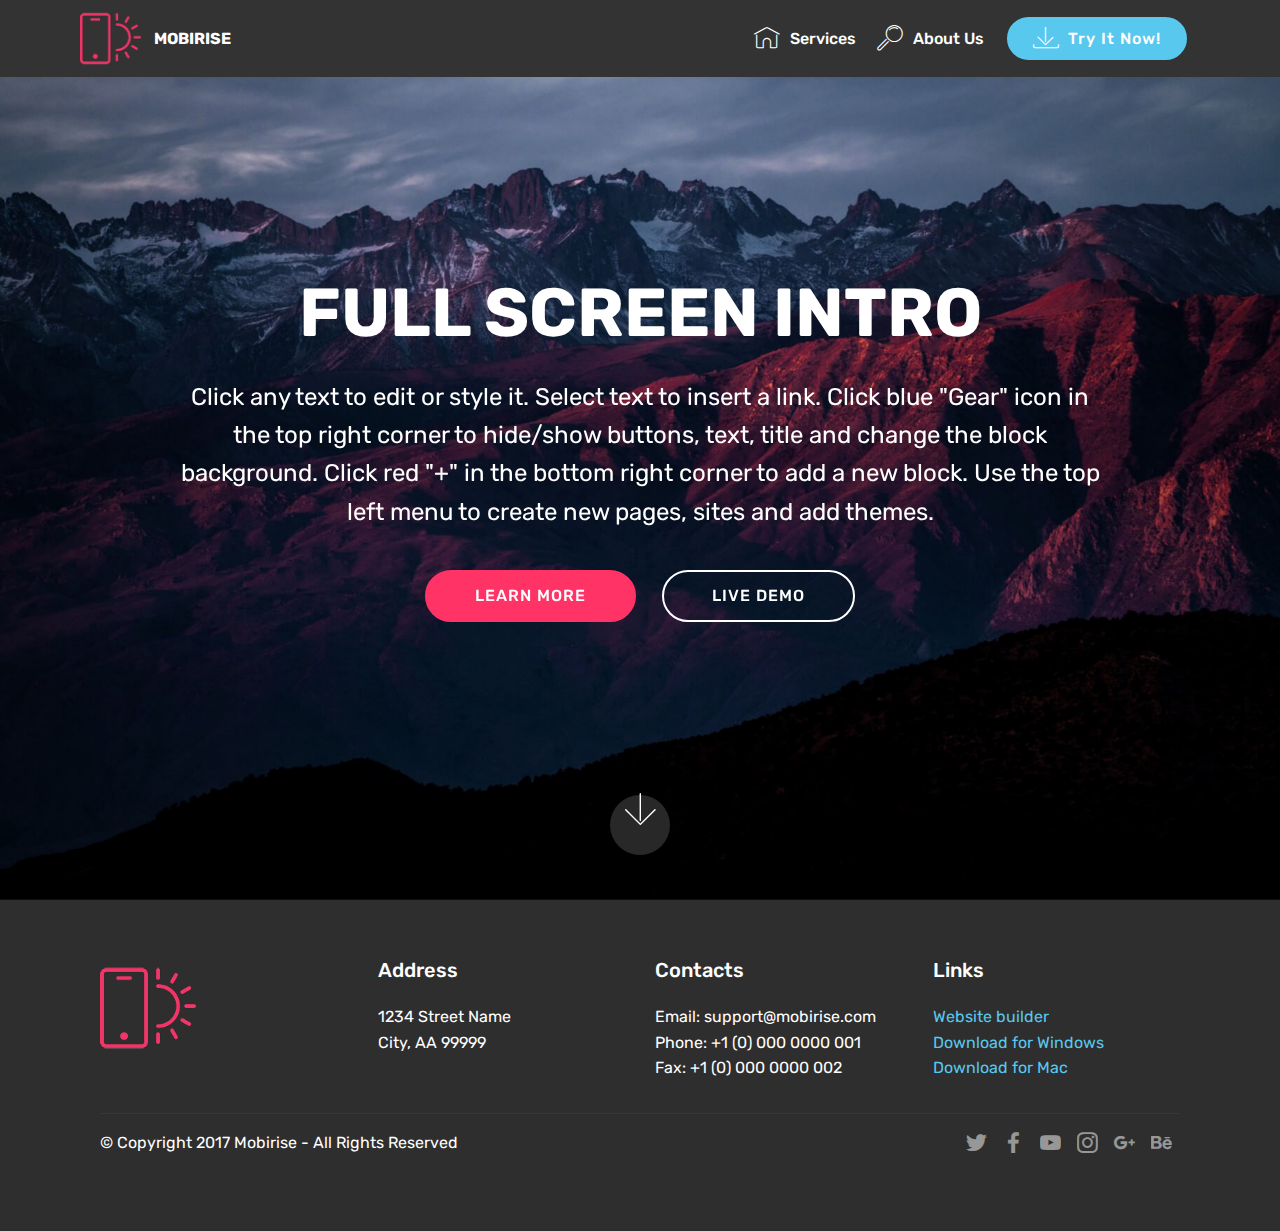
==== dummyindex.html @ 17309bcb "create github pages" ====
<!DOCTYPE html>
<html >
<head>
  <!-- Site made with Mobirise Website Builder v4.8.1, https://mobirise.com -->
  <meta charset="UTF-8">
  <meta http-equiv="X-UA-Compatible" content="IE=edge">
  <meta name="generator" content="Mobirise v4.8.1, mobirise.com">
  <meta name="viewport" content="width=device-width, initial-scale=1, minimum-scale=1">
  <link rel="shortcut icon" href="assets/images/logo2.png" type="image/x-icon">
  <meta name="description" content="">
  <title>Home</title>
  <link rel="stylesheet" href="assets/web/assets/mobirise-icons/mobirise-icons.css">
  <link rel="stylesheet" href="assets/tether/tether.min.css">
  <link rel="stylesheet" href="assets/bootstrap/css/bootstrap.min.css">
  <link rel="stylesheet" href="assets/bootstrap/css/bootstrap-grid.min.css">
  <link rel="stylesheet" href="assets/bootstrap/css/bootstrap-reboot.min.css">
  <link rel="stylesheet" href="assets/socicon/css/styles.css">
  <link rel="stylesheet" href="assets/dropdown/css/style.css">
  <link rel="stylesheet" href="assets/theme/css/style.css">
  <link rel="stylesheet" href="assets/mobirise/css/mbr-additional.css" type="text/css">
  
  
  
</head>
<body>
  <section class="menu cid-qTkzRZLJNu" once="menu" id="menu1-0">

    

    <nav class="navbar navbar-expand beta-menu navbar-dropdown align-items-center navbar-fixed-top navbar-toggleable-sm">
        <button class="navbar-toggler navbar-toggler-right" type="button" data-toggle="collapse" data-target="#navbarSupportedContent" aria-controls="navbarSupportedContent" aria-expanded="false" aria-label="Toggle navigation">
            <div class="hamburger">
                <span></span>
                <span></span>
                <span></span>
                <span></span>
            </div>
        </button>
        <div class="menu-logo">
            <div class="navbar-brand">
                <span class="navbar-logo">
                    <a href="https://mobirise.com">
                         <img src="assets/images/logo2.png" alt="Mobirise" style="height: 3.8rem;">
                    </a>
                </span>
                <span class="navbar-caption-wrap"><a class="navbar-caption text-white display-4" href="https://mobirise.com">
                        MOBIRISE
                    </a></span>
            </div>
        </div>
        <div class="collapse navbar-collapse" id="navbarSupportedContent">
            <ul class="navbar-nav nav-dropdown" data-app-modern-menu="true">
                <li class="nav-item">
                    <a class="nav-link link text-white display-4" href="https://mobirise.com">
                        <span class="mbri-home mbr-iconfont mbr-iconfont-btn"></span>
                        Services
                    </a>
                </li>
                <li class="nav-item">
                    <a class="nav-link link text-white display-4" href="https://mobirise.com">
                        <span class="mbri-search mbr-iconfont mbr-iconfont-btn"></span>
                        About Us
                    </a>
                </li>
            </ul>
            <div class="navbar-buttons mbr-section-btn">
                <a class="btn btn-sm btn-primary display-4" href="https://mobirise.com">
                    <span class="mbri-save mbr-iconfont mbr-iconfont-btn "></span>
                    Try It Now!
                </a>
            </div>
        </div>
    </nav>
</section>

<section class="engine"><a href="https://mobiri.se/t">amp templates</a></section><section class="cid-qTkA127IK8 mbr-fullscreen mbr-parallax-background" id="header2-1">

    

    

    <div class="container align-center">
        <div class="row justify-content-md-center">
            <div class="mbr-white col-md-10">
                <h1 class="mbr-section-title mbr-bold pb-3 mbr-fonts-style display-1">
                    FULL SCREEN INTRO
                </h1>
                
                <p class="mbr-text pb-3 mbr-fonts-style display-5">
                    Click any text to edit or style it. Select text to insert a link. Click blue "Gear" icon in the top right corner to hide/show buttons, text, title and change the block background. Click red "+" in the bottom right corner to add a new block. Use the top left menu to create new pages, sites and add themes.
                </p>
                <div class="mbr-section-btn"><a class="btn btn-md btn-secondary display-4" href="https://mobirise.com">LEARN MORE</a>
                    <a class="btn btn-md btn-white-outline display-4" href="https://mobirise.com">LIVE DEMO</a></div>
            </div>
        </div>
    </div>
    <div class="mbr-arrow hidden-sm-down" aria-hidden="true">
        <a href="#next">
            <i class="mbri-down mbr-iconfont"></i>
        </a>
    </div>
</section>

<section class="cid-qTkAaeaxX5" id="footer1-2">

    

    

    <div class="container">
        <div class="media-container-row content text-white">
            <div class="col-12 col-md-3">
                <div class="media-wrap">
                    <a href="https://mobirise.com/">
                        <img src="assets/images/logo2.png" alt="Mobirise">
                    </a>
                </div>
            </div>
            <div class="col-12 col-md-3 mbr-fonts-style display-7">
                <h5 class="pb-3">
                    Address
                </h5>
                <p class="mbr-text">
                    1234 Street Name
                    <br>City, AA 99999
                </p>
            </div>
            <div class="col-12 col-md-3 mbr-fonts-style display-7">
                <h5 class="pb-3">
                    Contacts
                </h5>
                <p class="mbr-text">
                    Email: support@mobirise.com
                    <br>Phone: +1 (0) 000 0000 001
                    <br>Fax: +1 (0) 000 0000 002
                </p>
            </div>
            <div class="col-12 col-md-3 mbr-fonts-style display-7">
                <h5 class="pb-3">
                    Links
                </h5>
                <p class="mbr-text">
                    <a class="text-primary" href="https://mobirise.com/">Website builder</a>
                    <br><a class="text-primary" href="https://mobirise.com/mobirise-free-win.zip">Download for Windows</a>
                    <br><a class="text-primary" href="https://mobirise.com/mobirise-free-mac.zip">Download for Mac</a>
                </p>
            </div>
        </div>
        <div class="footer-lower">
            <div class="media-container-row">
                <div class="col-sm-12">
                    <hr>
                </div>
            </div>
            <div class="media-container-row mbr-white">
                <div class="col-sm-6 copyright">
                    <p class="mbr-text mbr-fonts-style display-7">
                        © Copyright 2017 Mobirise - All Rights Reserved
                    </p>
                </div>
                <div class="col-md-6">
                    <div class="social-list align-right">
                        <div class="soc-item">
                            <a href="https://twitter.com/mobirise" target="_blank">
                                <span class="socicon-twitter socicon mbr-iconfont mbr-iconfont-social"></span>
                            </a>
                        </div>
                        <div class="soc-item">
                            <a href="https://www.facebook.com/pages/Mobirise/1616226671953247" target="_blank">
                                <span class="socicon-facebook socicon mbr-iconfont mbr-iconfont-social"></span>
                            </a>
                        </div>
                        <div class="soc-item">
                            <a href="https://www.youtube.com/c/mobirise" target="_blank">
                                <span class="socicon-youtube socicon mbr-iconfont mbr-iconfont-social"></span>
                            </a>
                        </div>
                        <div class="soc-item">
                            <a href="https://instagram.com/mobirise" target="_blank">
                                <span class="socicon-instagram socicon mbr-iconfont mbr-iconfont-social"></span>
                            </a>
                        </div>
                        <div class="soc-item">
                            <a href="https://plus.google.com/u/0/+Mobirise" target="_blank">
                                <span class="socicon-googleplus socicon mbr-iconfont mbr-iconfont-social"></span>
                            </a>
                        </div>
                        <div class="soc-item">
                            <a href="https://www.behance.net/Mobirise" target="_blank">
                                <span class="socicon-behance socicon mbr-iconfont mbr-iconfont-social"></span>
                            </a>
                        </div>
                    </div>
                </div>
            </div>
        </div>
    </div>
</section>


  <script src="assets/web/assets/jquery/jquery.min.js"></script>
  <script src="assets/popper/popper.min.js"></script>
  <script src="assets/tether/tether.min.js"></script>
  <script src="assets/bootstrap/js/bootstrap.min.js"></script>
  <script src="assets/dropdown/js/script.min.js"></script>
  <script src="assets/touchswipe/jquery.touch-swipe.min.js"></script>
  <script src="assets/parallax/jarallax.min.js"></script>
  <script src="assets/smoothscroll/smooth-scroll.js"></script>
  <script src="assets/theme/js/script.js"></script>
  
  
</body>
</html>
---- assets/web/assets/mobirise-icons/mobirise-icons.css ----
@font-face {
  font-family: 'MobiriseIcons';
  src:  url('mobirise-icons.eot?spat4u');
  src:  url('mobirise-icons.eot?spat4u#iefix') format('embedded-opentype'),
    url('mobirise-icons.ttf?spat4u') format('truetype'),
    url('mobirise-icons.woff?spat4u') format('woff'),
    url('mobirise-icons.svg?spat4u#MobiriseIcons') format('svg');
  font-weight: normal;
  font-style: normal;
}

[class^="mbri-"], [class*=" mbri-"] {
  /* use !important to prevent issues with browser extensions that change fonts */
  font-family: MobiriseIcons !important;
  speak: none;
  font-style: normal;
  font-weight: normal;
  font-variant: normal;
  text-transform: none;
  line-height: 1;

  /* Better Font Rendering =========== */
  -webkit-font-smoothing: antialiased;
  -moz-osx-font-smoothing: grayscale;
}

.mbri-add-submenu:before {
  content: "\e900";
}
.mbri-alert:before {
  content: "\e901";
}
.mbri-align-center:before {
  content: "\e902";
}
.mbri-align-justify:before {
  content: "\e903";
}
.mbri-align-left:before {
  content: "\e904";
}
.mbri-align-right:before {
  content: "\e905";
}
.mbri-android:before {
  content: "\e906";
}
.mbri-apple:before {
  content: "\e907";
}
.mbri-arrow-down:before {
  content: "\e908";
}
.mbri-arrow-next:before {
  content: "\e909";
}
.mbri-arrow-prev:before {
  content: "\e90a";
}
.mbri-arrow-up:before {
  content: "\e90b";
}
.mbri-bold:before {
  content: "\e90c";
}
.mbri-bookmark:before {
  content: "\e90d";
}
.mbri-bootstrap:before {
  content: "\e90e";
}
.mbri-briefcase:before {
  content: "\e90f";
}
.mbri-browse:before {
  content: "\e910";
}
.mbri-bulleted-list:before {
  content: "\e911";
}
.mbri-calendar:before {
  content: "\e912";
}
.mbri-camera:before {
  content: "\e913";
}
.mbri-cart-add:before {
  content: "\e914";
}
.mbri-cart-full:before {
  content: "\e915";
}
.mbri-cash:before {
  content: "\e916";
}
.mbri-change-style:before {
  content: "\e917";
}
.mbri-chat:before {
  content: "\e918";
}
.mbri-clock:before {
  content: "\e919";
}
.mbri-close:before {
  content: "\e91a";
}
.mbri-cloud:before {
  content: "\e91b";
}
.mbri-code:before {
  content: "\e91c";
}
.mbri-contact-form:before {
  content: "\e91d";
}
.mbri-credit-card:before {
  content: "\e91e";
}
.mbri-cursor-click:before {
  content: "\e91f";
}
.mbri-cust-feedback:before {
  content: "\e920";
}
.mbri-database:before {
  content: "\e921";
}
.mbri-delivery:before {
  content: "\e922";
}
.mbri-desktop:before {
  content: "\e923";
}
.mbri-devices:before {
  content: "\e924";
}
.mbri-down:before {
  content: "\e925";
}
.mbri-download:before {
  content: "\e989";
}
.mbri-drag-n-drop:before {
  content: "\e927";
}
.mbri-drag-n-drop2:before {
  content: "\e928";
}
.mbri-edit:before {
  content: "\e929";
}
.mbri-edit2:before {
  content: "\e92a";
}
.mbri-error:before {
  content: "\e92b";
}
.mbri-extension:before {
  content: "\e92c";
}
.mbri-features:before {
  content: "\e92d";
}
.mbri-file:before {
  content: "\e92e";
}
.mbri-flag:before {
  content: "\e92f";
}
.mbri-folder:before {
  content: "\e930";
}
.mbri-gift:before {
  content: "\e931";
}
.mbri-github:before {
  content: "\e932";
}
.mbri-globe:before {
  content: "\e933";
}
.mbri-globe-2:before {
  content: "\e934";
}
.mbri-growing-chart:before {
  content: "\e935";
}
.mbri-hearth:before {
  content: "\e936";
}
.mbri-help:before {
  content: "\e937";
}
.mbri-home:before {
  content: "\e938";
}
.mbri-hot-cup:before {
  content: "\e939";
}
.mbri-idea:before {
  content: "\e93a";
}
.mbri-image-gallery:before {
  content: "\e93b";
}
.mbri-image-slider:before {
  content: "\e93c";
}
.mbri-info:before {
  content: "\e93d";
}
.mbri-italic:before {
  content: "\e93e";
}
.mbri-key:before {
  content: "\e93f";
}
.mbri-laptop:before {
  content: "\e940";
}
.mbri-layers:before {
  content: "\e941";
}
.mbri-left-right:before {
  content: "\e942";
}
.mbri-left:before {
  content: "\e943";
}
.mbri-letter:before {
  content: "\e944";
}
.mbri-like:before {
  content: "\e945";
}
.mbri-link:before {
  content: "\e946";
}
.mbri-lock:before {
  content: "\e947";
}
.mbri-login:before {
  content: "\e948";
}
.mbri-logout:before {
  content: "\e949";
}
.mbri-magic-stick:before {
  content: "\e94a";
}
.mbri-map-pin:before {
  content: "\e94b";
}
.mbri-menu:before {
  content: "\e94c";
}
.mbri-mobile:before {
  content: "\e94d";
}
.mbri-mobile2:before {
  content: "\e94e";
}
.mbri-mobirise:before {
  content: "\e94f";
}
.mbri-more-horizontal:before {
  content: "\e950";
}
.mbri-more-vertical:before {
  content: "\e951";
}
.mbri-music:before {
  content: "\e952";
}
.mbri-new-file:before {
  content: "\e953";
}
.mbri-numbered-list:before {
  content: "\e954";
}
.mbri-opened-folder:before {
  content: "\e955";
}
.mbri-pages:before {
  content: "\e956";
}
.mbri-paper-plane:before {
  content: "\e957";
}
.mbri-paperclip:before {
  content: "\e958";
}
.mbri-photo:before {
  content: "\e959";
}
.mbri-photos:before {
  content: "\e95a";
}
.mbri-pin:before {
  content: "\e95b";
}
.mbri-play:before {
  content: "\e95c";
}
.mbri-plus:before {
  content: "\e95d";
}
.mbri-preview:before {
  content: "\e95e";
}
.mbri-print:before {
  content: "\e95f";
}
.mbri-protect:before {
  content: "\e960";
}
.mbri-question:before {
  content: "\e961";
}
.mbri-quote-left:before {
  content: "\e962";
}
.mbri-quote-right:before {
  content: "\e963";
}
.mbri-refresh:before {
  content: "\e964";
}
.mbri-responsive:before {
  content: "\e965";
}
.mbri-right:before {
  content: "\e966";
}
.mbri-rocket:before {
  content: "\e967";
}
.mbri-sad-face:before {
  content: "\e968";
}
.mbri-sale:before {
  content: "\e969";
}
.mbri-save:before {
  content: "\e96a";
}
.mbri-search:before {
  content: "\e96b";
}
.mbri-setting:before {
  content: "\e96c";
}
.mbri-setting2:before {
  content: "\e96d";
}
.mbri-setting3:before {
  content: "\e96e";
}
.mbri-share:before {
  content: "\e96f";
}
.mbri-shopping-bag:before {
  content: "\e970";
}
.mbri-shopping-basket:before {
  content: "\e971";
}
.mbri-shopping-cart:before {
  content: "\e972";
}
.mbri-sites:before {
  content: "\e973";
}
.mbri-smile-face:before {
  content: "\e974";
}
.mbri-speed:before {
  content: "\e975";
}
.mbri-star:before {
  content: "\e976";
}
.mbri-success:before {
  content: "\e977";
}
.mbri-sun:before {
  content: "\e978";
}
.mbri-sun2:before {
  content: "\e979";
}
.mbri-tablet:before {
  content: "\e97a";
}
.mbri-tablet-vertical:before {
  content: "\e97b";
}
.mbri-target:before {
  content: "\e97c";
}
.mbri-timer:before {
  content: "\e97d";
}
.mbri-to-ftp:before {
  content: "\e97e";
}
.mbri-to-local-drive:before {
  content: "\e97f";
}
.mbri-touch-swipe:before {
  content: "\e980";
}
.mbri-touch:before {
  content: "\e981";
}
.mbri-trash:before {
  content: "\e982";
}
.mbri-underline:before {
  content: "\e983";
}
.mbri-unlink:before {
  content: "\e984";
}
.mbri-unlock:before {
  content: "\e985";
}
.mbri-up-down:before {
  content: "\e986";
}
.mbri-up:before {
  content: "\e987";
}
.mbri-update:before {
  content: "\e988";
}
.mbri-upload:before {
 content: "\e926"; 
}
.mbri-user:before {
  content: "\e98a";
}
.mbri-user2:before {
  content: "\e98b";
}
.mbri-users:before {
  content: "\e98c";
}
.mbri-video:before {
  content: "\e98d";
}
.mbri-video-play:before {
  content: "\e98e";
}
.mbri-watch:before {
  content: "\e98f";
}
.mbri-website-theme:before {
  content: "\e990";
}
.mbri-wifi:before {
  content: "\e991";
}
.mbri-windows:before {
  content: "\e992";
}
.mbri-zoom-out:before {
  content: "\e993";
}
.mbri-redo:before {
  content: "\e994";
}
.mbri-undo:before {
  content: "\e995";
}
---- assets/socicon/css/styles.css ----
@charset "UTF-8";

@font-face {
  font-family: "socicon";
  src:url("../fonts/socicon.eot");
  src:url("../fonts/socicon.eot?#iefix") format("embedded-opentype"),
    url("../fonts/socicon.woff") format("woff"),
    url("../fonts/socicon.ttf") format("truetype"),
    url("../fonts/socicon.svg#socicon") format("svg");
  font-weight: normal;
  font-style: normal;

}

[data-icon]:before {
  font-family: "socicon" !important;
  content: attr(data-icon);
  font-style: normal !important;
  font-weight: normal !important;
  font-variant: normal !important;
  text-transform: none !important;
  speak: none;
  line-height: 1;
  -webkit-font-smoothing: antialiased;
  -moz-osx-font-smoothing: grayscale;
}

[class^="socicon-"]:before,
[class*=" socicon-"]:before {
  font-family: "socicon" !important;
  font-style: normal !important;
  font-weight: normal !important;
  font-variant: normal !important;
  text-transform: none !important;
  speak: none;
  line-height: 1;
  -webkit-font-smoothing: antialiased;
  -moz-osx-font-smoothing: grayscale;
}

.socicon-modelmayhem:before {
  content: "\e000";
}
.socicon-mixcloud:before {
  content: "\e001";
}
.socicon-drupal:before {
  content: "\e002";
}
.socicon-swarm:before {
  content: "\e003";
}
.socicon-istock:before {
  content: "\e004";
}
.socicon-yammer:before {
  content: "\e005";
}
.socicon-ello:before {
  content: "\e006";
}
.socicon-stackoverflow:before {
  content: "\e007";
}
.socicon-persona:before {
  content: "\e008";
}
.socicon-triplej:before {
  content: "\e009";
}
.socicon-houzz:before {
  content: "\e00a";
}
.socicon-rss:before {
  content: "\e00b";
}
.socicon-paypal:before {
  content: "\e00c";
}
.socicon-odnoklassniki:before {
  content: "\e00d";
}
.socicon-airbnb:before {
  content: "\e00e";
}
.socicon-periscope:before {
  content: "\e00f";
}
.socicon-outlook:before {
  content: "\e010";
}
.socicon-coderwall:before {
  content: "\e011";
}
.socicon-tripadvisor:before {
  content: "\e012";
}
.socicon-appnet:before {
  content: "\e013";
}
.socicon-goodreads:before {
  content: "\e014";
}
.socicon-tripit:before {
  content: "\e015";
}
.socicon-lanyrd:before {
  content: "\e016";
}
.socicon-slideshare:before {
  content: "\e017";
}
.socicon-buffer:before {
  content: "\e018";
}
.socicon-disqus:before {
  content: "\e019";
}
.socicon-vkontakte:before {
  content: "\e01a";
}
.socicon-whatsapp:before {
  content: "\e01b";
}
.socicon-patreon:before {
  content: "\e01c";
}
.socicon-storehouse:before {
  content: "\e01d";
}
.socicon-pocket:before {
  content: "\e01e";
}
.socicon-mail:before {
  content: "\e01f";
}
.socicon-blogger:before {
  content: "\e020";
}
.socicon-technorati:before {
  content: "\e021";
}
.socicon-reddit:before {
  content: "\e022";
}
.socicon-dribbble:before {
  content: "\e023";
}
.socicon-stumbleupon:before {
  content: "\e024";
}
.socicon-digg:before {
  content: "\e025";
}
.socicon-envato:before {
  content: "\e026";
}
.socicon-behance:before {
  content: "\e027";
}
.socicon-delicious:before {
  content: "\e028";
}
.socicon-deviantart:before {
  content: "\e029";
}
.socicon-forrst:before {
  content: "\e02a";
}
.socicon-play:before {
  content: "\e02b";
}
.socicon-zerply:before {
  content: "\e02c";
}
.socicon-wikipedia:before {
  content: "\e02d";
}
.socicon-apple:before {
  content: "\e02e";
}
.socicon-flattr:before {
  content: "\e02f";
}
.socicon-github:before {
  content: "\e030";
}
.socicon-renren:before {
  content: "\e031";
}
.socicon-friendfeed:before {
  content: "\e032";
}
.socicon-newsvine:before {
  content: "\e033";
}
.socicon-identica:before {
  content: "\e034";
}
.socicon-bebo:before {
  content: "\e035";
}
.socicon-zynga:before {
  content: "\e036";
}
.socicon-steam:before {
  content: "\e037";
}
.socicon-xbox:before {
  content: "\e038";
}
.socicon-windows:before {
  content: "\e039";
}
.socicon-qq:before {
  content: "\e03a";
}
.socicon-douban:before {
  content: "\e03b";
}
.socicon-meetup:before {
  content: "\e03c";
}
.socicon-playstation:before {
  content: "\e03d";
}
.socicon-android:before {
  content: "\e03e";
}
.socicon-snapchat:before {
  content: "\e03f";
}
.socicon-twitter:before {
  content: "\e040";
}
.socicon-facebook:before {
  content: "\e041";
}
.socicon-googleplus:before {
  content: "\e042";
}
.socicon-pinterest:before {
  content: "\e043";
}
.socicon-foursquare:before {
  content: "\e044";
}
.socicon-yahoo:before {
  content: "\e045";
}
.socicon-skype:before {
  content: "\e046";
}
.socicon-yelp:before {
  content: "\e047";
}
.socicon-feedburner:before {
  content: "\e048";
}
.socicon-linkedin:before {
  content: "\e049";
}
.socicon-viadeo:before {
  content: "\e04a";
}
.socicon-xing:before {
  content: "\e04b";
}
.socicon-myspace:before {
  content: "\e04c";
}
.socicon-soundcloud:before {
  content: "\e04d";
}
.socicon-spotify:before {
  content: "\e04e";
}
.socicon-grooveshark:before {
  content: "\e04f";
}
.socicon-lastfm:before {
  content: "\e050";
}
.socicon-youtube:before {
  content: "\e051";
}
.socicon-vimeo:before {
  content: "\e052";
}
.socicon-dailymotion:before {
  content: "\e053";
}
.socicon-vine:before {
  content: "\e054";
}
.socicon-flickr:before {
  content: "\e055";
}
.socicon-500px:before {
  content: "\e056";
}
.socicon-wordpress:before {
  content: "\e058";
}
.socicon-tumblr:before {
  content: "\e059";
}
.socicon-twitch:before {
  content: "\e05a";
}
.socicon-8tracks:before {
  content: "\e05b";
}
.socicon-amazon:before {
  content: "\e05c";
}
.socicon-icq:before {
  content: "\e05d";
}
.socicon-smugmug:before {
  content: "\e05e";
}
.socicon-ravelry:before {
  content: "\e05f";
}
.socicon-weibo:before {
  content: "\e060";
}
.socicon-baidu:before {
  content: "\e061";
}
.socicon-angellist:before {
  content: "\e062";
}
.socicon-ebay:before {
  content: "\e063";
}
.socicon-imdb:before {
  content: "\e064";
}
.socicon-stayfriends:before {
  content: "\e065";
}
.socicon-residentadvisor:before {
  content: "\e066";
}
.socicon-google:before {
  content: "\e067";
}
.socicon-yandex:before {
  content: "\e068";
}
.socicon-sharethis:before {
  content: "\e069";
}
.socicon-bandcamp:before {
  content: "\e06a";
}
.socicon-itunes:before {
  content: "\e06b";
}
.socicon-deezer:before {
  content: "\e06c";
}
.socicon-telegram:before {
  content: "\e06e";
}
.socicon-openid:before {
  content: "\e06f";
}
.socicon-amplement:before {
  content: "\e070";
}
.socicon-viber:before {
  content: "\e071";
}
.socicon-zomato:before {
  content: "\e072";
}
.socicon-draugiem:before {
  content: "\e074";
}
.socicon-endomodo:before {
  content: "\e075";
}
.socicon-filmweb:before {
  content: "\e076";
}
.socicon-stackexchange:before {
  content: "\e077";
}
.socicon-wykop:before {
  content: "\e078";
}
.socicon-teamspeak:before {
  content: "\e079";
}
.socicon-teamviewer:before {
  content: "\e07a";
}
.socicon-ventrilo:before {
  content: "\e07b";
}
.socicon-younow:before {
  content: "\e07c";
}
.socicon-raidcall:before {
  content: "\e07d";
}
.socicon-mumble:before {
  content: "\e07e";
}
.socicon-medium:before {
  content: "\e06d";
}
.socicon-bebee:before {
  content: "\e07f";
}
.socicon-hitbox:before {
  content: "\e080";
}
.socicon-reverbnation:before {
  content: "\e081";
}
.socicon-formulr:before {
  content: "\e082";
}
.socicon-instagram:before {
  content: "\e057";
}
.socicon-battlenet:before {
  content: "\e083";
}
.socicon-chrome:before {
  content: "\e084";
}
.socicon-discord:before {
  content: "\e086";
}
.socicon-issuu:before {
  content: "\e087";
}
.socicon-macos:before {
  content: "\e088";
}
.socicon-firefox:before {
  content: "\e089";
}
.socicon-opera:before {
  content: "\e08d";
}
.socicon-keybase:before {
  content: "\e090";
}
.socicon-alliance:before {
  content: "\e091";
}
.socicon-livejournal:before {
  content: "\e092";
}
.socicon-googlephotos:before {
  content: "\e093";
}
.socicon-horde:before {
  content: "\e094";
}
.socicon-etsy:before {
  content: "\e095";
}
.socicon-zapier:before {
  content: "\e096";
}
.socicon-google-scholar:before {
  content: "\e097";
}
.socicon-researchgate:before {
  content: "\e098";
}
.socicon-wechat:before {
  content: "\e099";
}
.socicon-strava:before {
  content: "\e09a";
}
.socicon-line:before {
  content: "\e09b";
}
.socicon-lyft:before {
  content: "\e09c";
}
.socicon-uber:before {
  content: "\e09d";
}
.socicon-songkick:before {
  content: "\e09e";
}
.socicon-viewbug:before {
  content: "\e09f";
}
.socicon-googlegroups:before {
  content: "\e0a0";
}
.socicon-quora:before {
  content: "\e073";
}
.socicon-diablo:before {
  content: "\e085";
}
.socicon-blizzard:before {
  content: "\e0a1";
}
.socicon-hearthstone:before {
  content: "\e08b";
}
.socicon-heroes:before {
  content: "\e08a";
}
.socicon-overwatch:before {
  content: "\e08c";
}
.socicon-warcraft:before {
  content: "\e08e";
}
.socicon-starcraft:before {
  content: "\e08f";
}
.socicon-beam:before {
  content: "\e0a2";
}
.socicon-curse:before {
  content: "\e0a3";
}
.socicon-player:before {
  content: "\e0a4";
}
.socicon-streamjar:before {
  content: "\e0a5";
}
.socicon-nintendo:before {
  content: "\e0a6";
}
.socicon-hellocoton:before {
  content: "\e0a7";
}
---- assets/dropdown/css/style.css ----
.navbar-dropdown {
  left: 0;
  padding: 0;
  position: absolute;
  right: 0;
  top: 0;
  transition: all 0.45s ease;
  z-index: 1030;
  background: #282828; }
  .navbar-dropdown .navbar-logo {
    margin-right: 0.8rem;
    transition: margin 0.3s ease-in-out;
    vertical-align: middle; }
    .navbar-dropdown .navbar-logo img {
      height: 3.125rem;
      transition: all 0.3s ease-in-out; }
    .navbar-dropdown .navbar-logo.mbr-iconfont {
      font-size: 3.125rem;
      line-height: 3.125rem; }
  .navbar-dropdown .navbar-caption {
    font-weight: 700;
    white-space: normal;
    vertical-align: -4px;
    line-height: 3.125rem !important; }
    .navbar-dropdown .navbar-caption, .navbar-dropdown .navbar-caption:hover {
      color: inherit;
      text-decoration: none; }
  .navbar-dropdown .mbr-iconfont + .navbar-caption {
    vertical-align: -1px; }
  .navbar-dropdown.navbar-fixed-top {
    position: fixed; }
  .navbar-dropdown .navbar-brand span {
    vertical-align: -4px; }
  .navbar-dropdown.bg-color.transparent {
    background: none; }
  .navbar-dropdown.navbar-short .navbar-brand {
    padding: 0.625rem 0; }
    .navbar-dropdown.navbar-short .navbar-brand span {
      vertical-align: -1px; }
  .navbar-dropdown.navbar-short .navbar-caption {
    line-height: 2.375rem !important;
    vertical-align: -2px; }
  .navbar-dropdown.navbar-short .navbar-logo {
    margin-right: 0.5rem; }
    .navbar-dropdown.navbar-short .navbar-logo img {
      height: 2.375rem; }
    .navbar-dropdown.navbar-short .navbar-logo.mbr-iconfont {
      font-size: 2.375rem;
      line-height: 2.375rem; }
  .navbar-dropdown.navbar-short .mbr-table-cell {
    height: 3.625rem; }
  .navbar-dropdown .navbar-close {
    left: 0.6875rem;
    position: fixed;
    top: 0.75rem;
    z-index: 1000; }
  .navbar-dropdown .hamburger-icon {
    content: "";
    display: inline-block;
    vertical-align: middle;
    width: 16px;
    -webkit-box-shadow: 0 -6px 0 1px #282828,0 0 0 1px #282828,0 6px 0 1px #282828;
    -moz-box-shadow: 0 -6px 0 1px #282828,0 0 0 1px #282828,0 6px 0 1px #282828;
    box-shadow: 0 -6px 0 1px #282828,0 0 0 1px #282828,0 6px 0 1px #282828; }

.dropdown-menu .dropdown-toggle[data-toggle="dropdown-submenu"]::after {
  border-bottom: 0.35em solid transparent;
  border-left: 0.35em solid;
  border-right: 0;
  border-top: 0.35em solid transparent;
  margin-left: 0.3rem; }

.dropdown-menu .dropdown-item:focus {
  outline: 0; }

.nav-dropdown {
  font-size: 0.75rem;
  font-weight: 500;
  height: auto !important; }
  .nav-dropdown .nav-btn {
    padding-left: 1rem; }
  .nav-dropdown .link {
    margin: .667em 1.667em;
    font-weight: 500;
    padding: 0;
    transition: color .2s ease-in-out; }
    .nav-dropdown .link.dropdown-toggle {
      margin-right: 2.583em; }
      .nav-dropdown .link.dropdown-toggle::after {
        margin-left: .25rem;
        border-top: 0.35em solid;
        border-right: 0.35em solid transparent;
        border-left: 0.35em solid transparent;
        border-bottom: 0; }
      .nav-dropdown .link.dropdown-toggle[aria-expanded="true"] {
        margin: 0;
        padding: 0.667em 3.263em  0.667em 1.667em; }
  .nav-dropdown .link::after,
  .nav-dropdown .dropdown-item::after {
    color: inherit; }
  .nav-dropdown .btn {
    font-size: 0.75rem;
    font-weight: 700;
    letter-spacing: 0;
    margin-bottom: 0;
    padding-left: 1.25rem;
    padding-right: 1.25rem; }
  .nav-dropdown .dropdown-menu {
    border-radius: 0;
    border: 0;
    left: 0;
    margin: 0;
    padding-bottom: 1.25rem;
    padding-top: 1.25rem;
    position: relative; }
  .nav-dropdown .dropdown-submenu {
    margin-left: 0.125rem;
    top: 0; }
  .nav-dropdown .dropdown-item {
    font-weight: 500;
    line-height: 2;
    padding: 0.3846em 4.615em 0.3846em 1.5385em;
    position: relative;
    transition: color .2s ease-in-out, background-color .2s ease-in-out; }
    .nav-dropdown .dropdown-item::after {
      margin-top: -0.3077em;
      position: absolute;
      right: 1.1538em;
      top: 50%; }
    .nav-dropdown .dropdown-item:focus, .nav-dropdown .dropdown-item:hover {
      background: none; }

@media (max-width: 767px) {
  .nav-dropdown.navbar-toggleable-sm {
    bottom: 0;
    display: none;
    left: 0;
    overflow-x: hidden;
    position: fixed;
    top: 0;
    transform: translateX(-100%);
    -ms-transform: translateX(-100%);
    -webkit-transform: translateX(-100%);
    width: 18.75rem;
    z-index: 999; } }
.nav-dropdown.navbar-toggleable-xl {
  bottom: 0;
  display: none;
  left: 0;
  overflow-x: hidden;
  position: fixed;
  top: 0;
  transform: translateX(-100%);
  -ms-transform: translateX(-100%);
  -webkit-transform: translateX(-100%);
  width: 18.75rem;
  z-index: 999; }

.nav-dropdown-sm {
  display: block !important;
  overflow-x: hidden;
  overflow: auto;
  padding-top: 3.875rem; }
  .nav-dropdown-sm::after {
    content: "";
    display: block;
    height: 3rem;
    width: 100%; }
  .nav-dropdown-sm.collapse.in ~ .navbar-close {
    display: block !important; }
  .nav-dropdown-sm.collapsing, .nav-dropdown-sm.collapse.in {
    transform: translateX(0);
    -ms-transform: translateX(0);
    -webkit-transform: translateX(0);
    transition: all 0.25s ease-out;
    -webkit-transition: all 0.25s ease-out;
    background: #282828; }
  .nav-dropdown-sm.collapsing[aria-expanded="false"] {
    transform: translateX(-100%);
    -ms-transform: translateX(-100%);
    -webkit-transform: translateX(-100%); }
  .nav-dropdown-sm .nav-item {
    display: block;
    margin-left: 0 !important;
    padding-left: 0; }
  .nav-dropdown-sm .link,
  .nav-dropdown-sm .dropdown-item {
    border-top: 1px dotted rgba(255, 255, 255, 0.1);
    font-size: 0.8125rem;
    line-height: 1.6;
    margin: 0 !important;
    padding: 0.875rem 2.4rem 0.875rem 1.5625rem !important;
    position: relative;
    white-space: normal; }
    .nav-dropdown-sm .link:focus, .nav-dropdown-sm .link:hover,
    .nav-dropdown-sm .dropdown-item:focus,
    .nav-dropdown-sm .dropdown-item:hover {
      background: rgba(0, 0, 0, 0.2) !important;
      color: #c0a375; }
  .nav-dropdown-sm .nav-btn {
    position: relative;
    padding: 1.5625rem 1.5625rem 0 1.5625rem; }
    .nav-dropdown-sm .nav-btn::before {
      border-top: 1px dotted rgba(255, 255, 255, 0.1);
      content: "";
      left: 0;
      position: absolute;
      top: 0;
      width: 100%; }
    .nav-dropdown-sm .nav-btn + .nav-btn {
      padding-top: 0.625rem; }
      .nav-dropdown-sm .nav-btn + .nav-btn::before {
        display: none; }
  .nav-dropdown-sm .btn {
    padding: 0.625rem 0; }
  .nav-dropdown-sm .dropdown-toggle[data-toggle="dropdown-submenu"]::after {
    margin-left: .25rem;
    border-top: 0.35em solid;
    border-right: 0.35em solid transparent;
    border-left: 0.35em solid transparent;
    border-bottom: 0; }
  .nav-dropdown-sm .dropdown-toggle[data-toggle="dropdown-submenu"][aria-expanded="true"]::after {
    border-top: 0;
    border-right: 0.35em solid transparent;
    border-left: 0.35em solid transparent;
    border-bottom: 0.35em solid; }
  .nav-dropdown-sm .dropdown-menu {
    margin: 0;
    padding: 0;
    position: relative;
    top: 0;
    left: 0;
    width: 100%;
    border: 0;
    float: none;
    border-radius: 0;
    background: none; }
  .nav-dropdown-sm .dropdown-submenu {
    left: 100%;
    margin-left: 0.125rem;
    margin-top: -1.25rem;
    top: 0; }

.navbar-toggleable-sm .nav-dropdown .dropdown-menu {
  position: absolute; }

.navbar-toggleable-sm .nav-dropdown .dropdown-submenu {
  left: 100%;
  margin-left: 0.125rem;
  margin-top: -1.25rem;
  top: 0; }

.navbar-toggleable-sm.opened .nav-dropdown .dropdown-menu {
  position: relative; }

.navbar-toggleable-sm.opened .nav-dropdown .dropdown-submenu {
  left: 0;
  margin-left: 00rem;
  margin-top: 0rem;
  top: 0; }

.is-builder .nav-dropdown.collapsing {
  transition: none !important; }

/*# sourceMappingURL=style.css.map */
---- assets/theme/css/style.css ----
/*!
 * Mobirise v4 theme (https://mobirise.com/)
 * Copyright 2017 Mobirise
 */
section {
  background-color: #eeeeee; }

section,
.container,
.container-fluid {
  position: relative;
  word-wrap: break-word; }

a.mbr-iconfont:hover {
  text-decoration: none; }

.article .lead p, .article .lead ul, .article .lead ol, .article .lead pre, .article .lead blockquote {
  margin-bottom: 0; }

a {
  font-style: normal;
  font-weight: 400;
  cursor: pointer; }
  a, a:hover {
    text-decoration: none; }

figure {
  margin-bottom: 0; }

body {
  color: #232323; }

h1, h2, h3, h4, h5, h6,
.h1, .h2, .h3, .h4, .h5, .h6,
.display-1, .display-2, .display-3, .display-4 {
  line-height: 1;
  word-break: break-word;
  word-wrap: break-word; }

b, strong {
  font-weight: bold; }

blockquote {
  padding: 10px 0 10px 20px;
  position: relative;
  border-left: 2px solid;
  border-color: #ff3366; }

input:-webkit-autofill, input:-webkit-autofill:hover, input:-webkit-autofill:focus, input:-webkit-autofill:active {
  transition-delay: 9999s;
  transition-property: background-color, color; }

textarea[type="hidden"] {
  display: none; }

body {
  position: relative; }

section {
  background-position: 50% 50%;
  background-repeat: no-repeat;
  background-size: cover; }
  section .mbr-background-video,
  section .mbr-background-video-preview {
    position: absolute;
    bottom: 0;
    left: 0;
    right: 0;
    top: 0; }

.hidden {
  visibility: hidden; }

.mbr-z-index20 {
  z-index: 20; }

/*! Base colors */
.mbr-white {
  color: #ffffff; }

.mbr-black {
  color: #000000; }

.mbr-bg-white {
  background-color: #ffffff; }

.mbr-bg-black {
  background-color: #000000; }

/*! Text-aligns */
.align-left {
  text-align: left; }

.align-center {
  text-align: center; }

.align-right {
  text-align: right; }

@media (max-width: 767px) {
  .align-left, .align-center, .align-right, .mbr-section-btn, .mbr-section-title {
    text-align: center; } }
/*! Font-weight  */
.mbr-light {
  font-weight: 300; }

.mbr-regular {
  font-weight: 400; }

.mbr-semibold {
  font-weight: 500; }

.mbr-bold {
  font-weight: 700; }

/*! Media  */
.media-size-item {
  -webkit-flex: 1 1 auto;
  -moz-flex: 1 1 auto;
  -ms-flex: 1 1 auto;
  -o-flex: 1 1 auto;
  flex: 1 1 auto; }

.media-content {
  -webkit-flex-basis: 100%;
  flex-basis: 100%; }

.media-container-row {
  display: -ms-flexbox;
  display: -webkit-flex;
  display: flex;
  -webkit-flex-direction: row;
  -ms-flex-direction: row;
  flex-direction: row;
  -webkit-flex-wrap: wrap;
  -ms-flex-wrap: wrap;
  flex-wrap: wrap;
  -webkit-justify-content: center;
  -ms-flex-pack: center;
  justify-content: center;
  -webkit-align-content: center;
  -ms-flex-line-pack: center;
  align-content: center;
  -webkit-align-items: start;
  -ms-flex-align: start;
  align-items: start; }
  .media-container-row .media-size-item {
    width: 400px; }

.media-container-column {
  display: -ms-flexbox;
  display: -webkit-flex;
  display: flex;
  -webkit-flex-direction: column;
  -ms-flex-direction: column;
  flex-direction: column;
  -webkit-flex-wrap: wrap;
  -ms-flex-wrap: wrap;
  flex-wrap: wrap;
  -webkit-justify-content: center;
  -ms-flex-pack: center;
  justify-content: center;
  -webkit-align-content: center;
  -ms-flex-line-pack: center;
  align-content: center;
  -webkit-align-items: stretch;
  -ms-flex-align: stretch;
  align-items: stretch; }
  .media-container-column > * {
    width: 100%; }

@media (min-width: 992px) {
  .media-container-row {
    -webkit-flex-wrap: nowrap;
    -ms-flex-wrap: nowrap;
    flex-wrap: nowrap; } }
figure {
  overflow: hidden; }

figure[mbr-media-size] {
  transition: width 0.1s; }

.mbr-figure img, .mbr-figure iframe {
  display: block;
  width: 100%; }

.card {
  background-color: transparent;
  border: none; }

.card-img {
  text-align: center;
  flex-shrink: 0; }

.media {
  max-width: 100%;
  margin: 0 auto; }

.mbr-figure {
  -ms-flex-item-align: center;
  -ms-grid-row-align: center;
  -webkit-align-self: center;
  align-self: center; }

.media-container > div {
  max-width: 100%; }

.mbr-figure img, .card-img img {
  width: 100%; }

@media (max-width: 991px) {
  .media-size-item {
    width: auto !important; }

  .media {
    width: auto; }

  .mbr-figure {
    width: 100% !important; } }
/*! Buttons */
.mbr-section-btn {
  margin-left: -.25rem;
  margin-right: -.25rem;
  font-size: 0; }

nav .mbr-section-btn {
  margin-left: 0rem;
  margin-right: 0rem; }

/*! Btn icon margin */
.btn .mbr-iconfont, .btn.btn-sm .mbr-iconfont {
  cursor: pointer;
  margin-right: 0.5rem; }

.btn.btn-md .mbr-iconfont, .btn.btn-md .mbr-iconfont {
  margin-right: 0.8rem; }

.mbr-regular {
  font-weight: 400; }

.mbr-semibold {
  font-weight: 500; }

.mbr-bold {
  font-weight: 700; }

[type="submit"] {
  -webkit-appearance: none; }

/*! Full-screen */
.mbr-fullscreen .mbr-overlay {
  min-height: 100vh; }

.mbr-fullscreen {
  display: flex;
  display: -webkit-flex;
  display: -moz-flex;
  display: -ms-flex;
  display: -o-flex;
  align-items: center;
  -webkit-align-items: center;
  min-height: 100vh;
  padding-top: 3rem;
  padding-bottom: 3rem; }

/*! Map */
.map {
  height: 25rem;
  position: relative; }
  .map iframe {
    width: 100%;
    height: 100%; }

/* Form */
.form-asterisk {
  font-family: initial;
  position: absolute;
  top: -2px;
  font-weight: normal; }

/*! Scroll to top arrow */
.mbr-arrow-up {
  bottom: 25px;
  right: 90px;
  position: fixed;
  text-align: right;
  z-index: 5000;
  color: #ffffff;
  font-size: 32px;
  transform: rotate(180deg);
  -webkit-transform: rotate(180deg); }

.mbr-arrow-up a {
  background: rgba(0, 0, 0, 0.2);
  border-radius: 3px;
  color: #fff;
  display: inline-block;
  height: 60px;
  width: 60px;
  outline-style: none !important;
  position: relative;
  text-decoration: none;
  transition: all .3s ease-in-out;
  cursor: pointer;
  text-align: center; }
  .mbr-arrow-up a:hover {
    background-color: rgba(0, 0, 0, 0.4); }
  .mbr-arrow-up a i {
    line-height: 60px; }

.mbr-arrow-up-icon {
  display: block;
  color: #fff; }

.mbr-arrow-up-icon::before {
  content: "\203a";
  display: inline-block;
  font-family: serif;
  font-size: 32px;
  line-height: 1;
  font-style: normal;
  position: relative;
  top: 6px;
  left: -4px;
  -webkit-transform: rotate(-90deg);
  transform: rotate(-90deg); }

/*! Arrow Down */
.mbr-arrow {
  position: absolute;
  bottom: 45px;
  left: 50%;
  width: 60px;
  height: 60px;
  cursor: pointer;
  background-color: rgba(80, 80, 80, 0.5);
  border-radius: 50%;
  -webkit-transform: translateX(-50%);
  transform: translateX(-50%); }
  .mbr-arrow > a {
    display: inline-block;
    text-decoration: none;
    outline-style: none;
    -webkit-animation: arrowdown 1.7s ease-in-out infinite;
    animation: arrowdown 1.7s ease-in-out infinite; }
    .mbr-arrow > a > i {
      position: absolute;
      top: -2px;
      left: 15px;
      font-size: 2rem; }

@keyframes arrowdown {
  0% {
    transform: translateY(0px);
    -webkit-transform: translateY(0px); }
  50% {
    transform: translateY(-5px);
    -webkit-transform: translateY(-5px); }
  100% {
    transform: translateY(0px);
    -webkit-transform: translateY(0px); } }
@-webkit-keyframes arrowdown {
  0% {
    transform: translateY(0px);
    -webkit-transform: translateY(0px); }
  50% {
    transform: translateY(-5px);
    -webkit-transform: translateY(-5px); }
  100% {
    transform: translateY(0px);
    -webkit-transform: translateY(0px); } }
@media (max-width: 500px) {
  .mbr-arrow-up {
    left: 50%;
    right: auto;
    transform: translateX(-50%) rotate(180deg);
    -webkit-transform: translateX(-50%) rotate(180deg); } }
/*Gradients animation*/
@keyframes gradient-animation {
  from {
    background-position: 0% 100%;
    animation-timing-function: ease-in-out; }
  to {
    background-position: 100% 0%;
    animation-timing-function: ease-in-out; } }
@-webkit-keyframes gradient-animation {
  from {
    background-position: 0% 100%;
    animation-timing-function: ease-in-out; }
  to {
    background-position: 100% 0%;
    animation-timing-function: ease-in-out; } }
.bg-gradient {
  background-size: 200% 200%;
  animation: gradient-animation 5s infinite alternate;
  -webkit-animation: gradient-animation 5s infinite alternate; }

.menu .navbar-brand {
  display: -webkit-flex; }
  .menu .navbar-brand span {
    display: flex;
    display: -webkit-flex; }
  .menu .navbar-brand .navbar-caption-wrap {
    display: -webkit-flex; }
  .menu .navbar-brand .navbar-logo img {
    display: -webkit-flex; }
@media (min-width: 768px) and (max-width: 991px) {
  .menu .navbar-toggleable-sm .navbar-nav {
    display: -webkit-box;
    display: -webkit-flex;
    display: -ms-flexbox; } }
@media (min-width: 992px) {
  .menu .navbar-nav.nav-dropdown {
    display: -webkit-flex; }
  .menu .navbar-toggleable-sm .navbar-collapse {
    display: -webkit-flex !important; } }

/*# sourceMappingURL=style.css.map */
.engine {
	position: absolute;
	text-indent: -2400px;
	text-align: center;
	padding: 0;
	top: 0;
	left: -2400px;
}
---- assets/mobirise/css/mbr-additional.css ----
@import url(https://fonts.googleapis.com/css?family=Rubik:300,300i,400,400i,500,500i,700,700i,900,900i);





body {
  font-style: normal;
  line-height: 1.5;
}
.mbr-section-title {
  font-style: normal;
  line-height: 1.2;
}
.mbr-section-subtitle {
  line-height: 1.3;
}
.mbr-text {
  font-style: normal;
  line-height: 1.6;
}
.display-1 {
  font-family: 'Rubik', sans-serif;
  font-size: 4.25rem;
}
.display-1 > .mbr-iconfont {
  font-size: 6.8rem;
}
.display-2 {
  font-family: 'Rubik', sans-serif;
  font-size: 3rem;
}
.display-2 > .mbr-iconfont {
  font-size: 4.8rem;
}
.display-4 {
  font-family: 'Rubik', sans-serif;
  font-size: 1rem;
}
.display-4 > .mbr-iconfont {
  font-size: 1.6rem;
}
.display-5 {
  font-family: 'Rubik', sans-serif;
  font-size: 1.5rem;
}
.display-5 > .mbr-iconfont {
  font-size: 2.4rem;
}
.display-7 {
  font-family: 'Rubik', sans-serif;
  font-size: 1rem;
}
.display-7 > .mbr-iconfont {
  font-size: 1.6rem;
}
/* ---- Fluid typography for mobile devices ---- */
/* 1.4 - font scale ratio ( bootstrap == 1.42857 ) */
/* 100vw - current viewport width */
/* (48 - 20)  48 == 48rem == 768px, 20 == 20rem == 320px(minimal supported viewport) */
/* 0.65 - min scale variable, may vary */
@media (max-width: 768px) {
  .display-1 {
    font-size: 3.4rem;
    font-size: calc( 2.1374999999999997rem + (4.25 - 2.1374999999999997) * ((100vw - 20rem) / (48 - 20)));
    line-height: calc( 1.4 * (2.1374999999999997rem + (4.25 - 2.1374999999999997) * ((100vw - 20rem) / (48 - 20))));
  }
  .display-2 {
    font-size: 2.4rem;
    font-size: calc( 1.7rem + (3 - 1.7) * ((100vw - 20rem) / (48 - 20)));
    line-height: calc( 1.4 * (1.7rem + (3 - 1.7) * ((100vw - 20rem) / (48 - 20))));
  }
  .display-4 {
    font-size: 0.8rem;
    font-size: calc( 1rem + (1 - 1) * ((100vw - 20rem) / (48 - 20)));
    line-height: calc( 1.4 * (1rem + (1 - 1) * ((100vw - 20rem) / (48 - 20))));
  }
  .display-5 {
    font-size: 1.2rem;
    font-size: calc( 1.175rem + (1.5 - 1.175) * ((100vw - 20rem) / (48 - 20)));
    line-height: calc( 1.4 * (1.175rem + (1.5 - 1.175) * ((100vw - 20rem) / (48 - 20))));
  }
}
/* Buttons */
.btn {
  font-weight: 500;
  border-width: 2px;
  font-style: normal;
  letter-spacing: 1px;
  margin: .4rem .8rem;
  white-space: normal;
  -webkit-transition: all 0.3s ease-in-out;
  -moz-transition: all 0.3s ease-in-out;
  transition: all 0.3s ease-in-out;
  padding: 1rem 3rem;
  border-radius: 3px;
  display: inline-flex;
  align-items: center;
  justify-content: center;
  word-break: break-word;
}
.btn-sm {
  font-weight: 500;
  letter-spacing: 1px;
  -webkit-transition: all 0.3s ease-in-out;
  -moz-transition: all 0.3s ease-in-out;
  transition: all 0.3s ease-in-out;
  padding: 0.6rem 1.5rem;
  border-radius: 3px;
}
.btn-md {
  font-weight: 500;
  letter-spacing: 1px;
  margin: .4rem .8rem !important;
  -webkit-transition: all 0.3s ease-in-out;
  -moz-transition: all 0.3s ease-in-out;
  transition: all 0.3s ease-in-out;
  padding: 1rem 3rem;
  border-radius: 3px;
}
.btn-lg {
  font-weight: 500;
  letter-spacing: 1px;
  margin: .4rem .8rem !important;
  -webkit-transition: all 0.3s ease-in-out;
  -moz-transition: all 0.3s ease-in-out;
  transition: all 0.3s ease-in-out;
  padding: 1.2rem 3.2rem;
  border-radius: 3px;
}
.bg-primary {
  background-color: #58c8ee !important;
}
.bg-success {
  background-color: #f7ed4a !important;
}
.bg-info {
  background-color: #82786e !important;
}
.bg-warning {
  background-color: #879a9f !important;
}
.bg-danger {
  background-color: #b1a374 !important;
}
.btn-primary,
.btn-primary:active {
  background-color: #58c8ee !important;
  border-color: #58c8ee !important;
  color: #ffffff !important;
}
.btn-primary:hover,
.btn-primary:focus,
.btn-primary.focus,
.btn-primary.active {
  color: #ffffff !important;
  background-color: #17afe2 !important;
  border-color: #17afe2 !important;
}
.btn-primary.disabled,
.btn-primary:disabled {
  color: #ffffff !important;
  background-color: #17afe2 !important;
  border-color: #17afe2 !important;
}
.btn-secondary,
.btn-secondary:active {
  background-color: #ff3366 !important;
  border-color: #ff3366 !important;
  color: #ffffff !important;
}
.btn-secondary:hover,
.btn-secondary:focus,
.btn-secondary.focus,
.btn-secondary.active {
  color: #ffffff !important;
  background-color: #e50039 !important;
  border-color: #e50039 !important;
}
.btn-secondary.disabled,
.btn-secondary:disabled {
  color: #ffffff !important;
  background-color: #e50039 !important;
  border-color: #e50039 !important;
}
.btn-info,
.btn-info:active {
  background-color: #82786e !important;
  border-color: #82786e !important;
  color: #ffffff !important;
}
.btn-info:hover,
.btn-info:focus,
.btn-info.focus,
.btn-info.active {
  color: #ffffff !important;
  background-color: #59524b !important;
  border-color: #59524b !important;
}
.btn-info.disabled,
.btn-info:disabled {
  color: #ffffff !important;
  background-color: #59524b !important;
  border-color: #59524b !important;
}
.btn-success,
.btn-success:active {
  background-color: #f7ed4a !important;
  border-color: #f7ed4a !important;
  color: #3f3c03 !important;
}
.btn-success:hover,
.btn-success:focus,
.btn-success.focus,
.btn-success.active {
  color: #3f3c03 !important;
  background-color: #eadd0a !important;
  border-color: #eadd0a !important;
}
.btn-success.disabled,
.btn-success:disabled {
  color: #3f3c03 !important;
  background-color: #eadd0a !important;
  border-color: #eadd0a !important;
}
.btn-warning,
.btn-warning:active {
  background-color: #879a9f !important;
  border-color: #879a9f !important;
  color: #ffffff !important;
}
.btn-warning:hover,
.btn-warning:focus,
.btn-warning.focus,
.btn-warning.active {
  color: #ffffff !important;
  background-color: #617479 !important;
  border-color: #617479 !important;
}
.btn-warning.disabled,
.btn-warning:disabled {
  color: #ffffff !important;
  background-color: #617479 !important;
  border-color: #617479 !important;
}
.btn-danger,
.btn-danger:active {
  background-color: #b1a374 !important;
  border-color: #b1a374 !important;
  color: #ffffff !important;
}
.btn-danger:hover,
.btn-danger:focus,
.btn-danger.focus,
.btn-danger.active {
  color: #ffffff !important;
  background-color: #8b7d4e !important;
  border-color: #8b7d4e !important;
}
.btn-danger.disabled,
.btn-danger:disabled {
  color: #ffffff !important;
  background-color: #8b7d4e !important;
  border-color: #8b7d4e !important;
}
.btn-white {
  color: #333333 !important;
}
.btn-white,
.btn-white:active {
  background-color: #ffffff !important;
  border-color: #ffffff !important;
  color: #808080 !important;
}
.btn-white:hover,
.btn-white:focus,
.btn-white.focus,
.btn-white.active {
  color: #808080 !important;
  background-color: #d9d9d9 !important;
  border-color: #d9d9d9 !important;
}
.btn-white.disabled,
.btn-white:disabled {
  color: #808080 !important;
  background-color: #d9d9d9 !important;
  border-color: #d9d9d9 !important;
}
.btn-black,
.btn-black:active {
  background-color: #333333 !important;
  border-color: #333333 !important;
  color: #ffffff !important;
}
.btn-black:hover,
.btn-black:focus,
.btn-black.focus,
.btn-black.active {
  color: #ffffff !important;
  background-color: #0d0d0d !important;
  border-color: #0d0d0d !important;
}
.btn-black.disabled,
.btn-black:disabled {
  color: #ffffff !important;
  background-color: #0d0d0d !important;
  border-color: #0d0d0d !important;
}
.btn-primary-outline,
.btn-primary-outline:active {
  background: none;
  border-color: #159dcb;
  color: #159dcb;
}
.btn-primary-outline:hover,
.btn-primary-outline:focus,
.btn-primary-outline.focus,
.btn-primary-outline.active {
  color: #ffffff;
  background-color: #58c8ee;
  border-color: #58c8ee;
}
.btn-primary-outline.disabled,
.btn-primary-outline:disabled {
  color: #ffffff !important;
  background-color: #58c8ee !important;
  border-color: #58c8ee !important;
}
.btn-secondary-outline,
.btn-secondary-outline:active {
  background: none;
  border-color: #cc0033;
  color: #cc0033;
}
.btn-secondary-outline:hover,
.btn-secondary-outline:focus,
.btn-secondary-outline.focus,
.btn-secondary-outline.active {
  color: #ffffff;
  background-color: #ff3366;
  border-color: #ff3366;
}
.btn-secondary-outline.disabled,
.btn-secondary-outline:disabled {
  color: #ffffff !important;
  background-color: #ff3366 !important;
  border-color: #ff3366 !important;
}
.btn-info-outline,
.btn-info-outline:active {
  background: none;
  border-color: #4b453f;
  color: #4b453f;
}
.btn-info-outline:hover,
.btn-info-outline:focus,
.btn-info-outline.focus,
.btn-info-outline.active {
  color: #ffffff;
  background-color: #82786e;
  border-color: #82786e;
}
.btn-info-outline.disabled,
.btn-info-outline:disabled {
  color: #ffffff !important;
  background-color: #82786e !important;
  border-color: #82786e !important;
}
.btn-success-outline,
.btn-success-outline:active {
  background: none;
  border-color: #d2c609;
  color: #d2c609;
}
.btn-success-outline:hover,
.btn-success-outline:focus,
.btn-success-outline.focus,
.btn-success-outline.active {
  color: #3f3c03;
  background-color: #f7ed4a;
  border-color: #f7ed4a;
}
.btn-success-outline.disabled,
.btn-success-outline:disabled {
  color: #3f3c03 !important;
  background-color: #f7ed4a !important;
  border-color: #f7ed4a !important;
}
.btn-warning-outline,
.btn-warning-outline:active {
  background: none;
  border-color: #55666b;
  color: #55666b;
}
.btn-warning-outline:hover,
.btn-warning-outline:focus,
.btn-warning-outline.focus,
.btn-warning-outline.active {
  color: #ffffff;
  background-color: #879a9f;
  border-color: #879a9f;
}
.btn-warning-outline.disabled,
.btn-warning-outline:disabled {
  color: #ffffff !important;
  background-color: #879a9f !important;
  border-color: #879a9f !important;
}
.btn-danger-outline,
.btn-danger-outline:active {
  background: none;
  border-color: #7a6e45;
  color: #7a6e45;
}
.btn-danger-outline:hover,
.btn-danger-outline:focus,
.btn-danger-outline.focus,
.btn-danger-outline.active {
  color: #ffffff;
  background-color: #b1a374;
  border-color: #b1a374;
}
.btn-danger-outline.disabled,
.btn-danger-outline:disabled {
  color: #ffffff !important;
  background-color: #b1a374 !important;
  border-color: #b1a374 !important;
}
.btn-black-outline,
.btn-black-outline:active {
  background: none;
  border-color: #000000;
  color: #000000;
}
.btn-black-outline:hover,
.btn-black-outline:focus,
.btn-black-outline.focus,
.btn-black-outline.active {
  color: #ffffff;
  background-color: #333333;
  border-color: #333333;
}
.btn-black-outline.disabled,
.btn-black-outline:disabled {
  color: #ffffff !important;
  background-color: #333333 !important;
  border-color: #333333 !important;
}
.btn-white-outline,
.btn-white-outline:active,
.btn-white-outline.active {
  background: none;
  border-color: #ffffff;
  color: #ffffff;
}
.btn-white-outline:hover,
.btn-white-outline:focus,
.btn-white-outline.focus {
  color: #333333;
  background-color: #ffffff;
  border-color: #ffffff;
}
.text-primary {
  color: #58c8ee !important;
}
.text-secondary {
  color: #ff3366 !important;
}
.text-success {
  color: #f7ed4a !important;
}
.text-info {
  color: #82786e !important;
}
.text-warning {
  color: #879a9f !important;
}
.text-danger {
  color: #b1a374 !important;
}
.text-white {
  color: #ffffff !important;
}
.text-black {
  color: #000000 !important;
}
a.text-primary:hover,
a.text-primary:focus {
  color: #159dcb !important;
}
a.text-secondary:hover,
a.text-secondary:focus {
  color: #cc0033 !important;
}
a.text-success:hover,
a.text-success:focus {
  color: #d2c609 !important;
}
a.text-info:hover,
a.text-info:focus {
  color: #4b453f !important;
}
a.text-warning:hover,
a.text-warning:focus {
  color: #55666b !important;
}
a.text-danger:hover,
a.text-danger:focus {
  color: #7a6e45 !important;
}
a.text-white:hover,
a.text-white:focus {
  color: #b3b3b3 !important;
}
a.text-black:hover,
a.text-black:focus {
  color: #4d4d4d !important;
}
.alert-success {
  background-color: #70c770;
}
.alert-info {
  background-color: #82786e;
}
.alert-warning {
  background-color: #879a9f;
}
.alert-danger {
  background-color: #b1a374;
}
.mbr-section-btn a.btn:not(.btn-form) {
  border-radius: 100px;
}
.mbr-section-btn a.btn:not(.btn-form):hover,
.mbr-section-btn a.btn:not(.btn-form):focus {
  box-shadow: none !important;
}
.mbr-section-btn a.btn:not(.btn-form):hover,
.mbr-section-btn a.btn:not(.btn-form):focus {
  box-shadow: 0 10px 40px 0 rgba(0, 0, 0, 0.2) !important;
  -webkit-box-shadow: 0 10px 40px 0 rgba(0, 0, 0, 0.2) !important;
}
.mbr-gallery-filter li a {
  border-radius: 100px !important;
}
.mbr-gallery-filter li.active .btn {
  background-color: #58c8ee;
  border-color: #58c8ee;
  color: #ffffff;
}
.mbr-gallery-filter li.active .btn:focus {
  box-shadow: none;
}
.nav-tabs .nav-link {
  border-radius: 100px !important;
}
.btn-form {
  border-radius: 0;
}
.btn-form:hover {
  cursor: pointer;
}
a,
a:hover {
  color: #58c8ee;
}
.mbr-plan-header.bg-primary .mbr-plan-subtitle,
.mbr-plan-header.bg-primary .mbr-plan-price-desc {
  color: #ffffff;
}
.mbr-plan-header.bg-success .mbr-plan-subtitle,
.mbr-plan-header.bg-success .mbr-plan-price-desc {
  color: #ffffff;
}
.mbr-plan-header.bg-info .mbr-plan-subtitle,
.mbr-plan-header.bg-info .mbr-plan-price-desc {
  color: #beb8b2;
}
.mbr-plan-header.bg-warning .mbr-plan-subtitle,
.mbr-plan-header.bg-warning .mbr-plan-price-desc {
  color: #ced6d8;
}
.mbr-plan-header.bg-danger .mbr-plan-subtitle,
.mbr-plan-header.bg-danger .mbr-plan-price-desc {
  color: #dfd9c6;
}
/* Scroll to top button*/
.scrollToTop_wraper {
  display: none;
}
#scrollToTop a i:before {
  content: '';
  position: absolute;
  height: 40%;
  top: 25%;
  background: #fff;
  width: 2px;
  left: calc(50% - 1px);
}
#scrollToTop a i:after {
  content: '';
  position: absolute;
  display: block;
  border-top: 2px solid #fff;
  border-right: 2px solid #fff;
  width: 40%;
  height: 40%;
  left: 30%;
  bottom: 30%;
  transform: rotate(135deg);
}
/* Others*/
.note-check a[data-value=Rubik] {
  font-style: normal;
}
.mbr-arrow a {
  color: #ffffff;
}
@media (max-width: 767px) {
  .mbr-arrow {
    display: none;
  }
}
.form-control-label {
  position: relative;
  cursor: pointer;
  margin-bottom: .357em;
  padding: 0;
}
.alert {
  color: #ffffff;
  border-radius: 0;
  border: 0;
  font-size: .875rem;
  line-height: 1.5;
  margin-bottom: 1.875rem;
  padding: 1.25rem;
  position: relative;
}
.alert.alert-form::after {
  background-color: inherit;
  bottom: -7px;
  content: "";
  display: block;
  height: 14px;
  left: 50%;
  margin-left: -7px;
  position: absolute;
  transform: rotate(45deg);
  width: 14px;
}
.form-control {
  background-color: #f5f5f5;
  box-shadow: none;
  color: #565656;
  font-family: 'Rubik', sans-serif;
  font-size: 1rem;
  line-height: 1.43;
  min-height: 3.5em;
  padding: 1.07em .5em;
}
.form-control > .mbr-iconfont {
  font-size: 1.6rem;
}
.form-control,
.form-control:focus {
  border: 1px solid #e8e8e8;
}
.form-active .form-control:invalid {
  border-color: red;
}
.mbr-overlay {
  background-color: #000;
  bottom: 0;
  left: 0;
  opacity: .5;
  position: absolute;
  right: 0;
  top: 0;
  z-index: 0;
}
blockquote {
  font-style: italic;
  padding: 10px 0 10px 20px;
  font-size: 1.09rem;
  position: relative;
  border-color: #58c8ee;
  border-width: 3px;
}
ul,
ol,
pre,
blockquote {
  margin-bottom: 2.3125rem;
}
pre {
  background: #f4f4f4;
  padding: 10px 24px;
  white-space: pre-wrap;
}
.inactive {
  -webkit-user-select: none;
  -moz-user-select: none;
  -ms-user-select: none;
  user-select: none;
  pointer-events: none;
  -webkit-user-drag: none;
  user-drag: none;
}
.mbr-section__comments .row {
  justify-content: center;
}
/* Forms */
.mbr-form .btn {
  margin: .4rem 0;
}
.mbr-form .input-group-btn a.btn {
  border-radius: 100px !important;
}
.mbr-form .input-group-btn a.btn:hover {
  box-shadow: 0 10px 40px 0 rgba(0, 0, 0, 0.2);
}
.mbr-form .input-group-btn button[type="submit"] {
  border-radius: 100px !important;
  padding: 1rem 3rem;
}
.mbr-form .input-group-btn button[type="submit"]:hover {
  box-shadow: 0 10px 40px 0 rgba(0, 0, 0, 0.2);
}
.form2 .form-control {
  border-top-left-radius: 100px;
  border-bottom-left-radius: 100px;
}
.form2 .input-group-btn a.btn {
  border-top-left-radius: 0 !important;
  border-bottom-left-radius: 0 !important;
}
.form2 .input-group-btn button[type="submit"] {
  border-top-left-radius: 0 !important;
  border-bottom-left-radius: 0 !important;
}
.form3 input[type="email"] {
  border-radius: 100px !important;
}
@media (max-width: 349px) {
  .form2 input[type="email"] {
    border-radius: 100px !important;
  }
  .form2 .input-group-btn a.btn {
    border-radius: 100px !important;
  }
  .form2 .input-group-btn button[type="submit"] {
    border-radius: 100px !important;
  }
}
@media (max-width: 767px) {
  .btn {
    font-size: .75rem !important;
  }
  .btn .mbr-iconfont {
    font-size: 1rem !important;
  }
}
/* Social block */
.btn-social {
  font-size: 20px;
  border-radius: 50%;
  padding: 0;
  width: 44px;
  height: 44px;
  line-height: 44px;
  text-align: center;
  position: relative;
  border: 2px solid #c0a375;
  border-color: #58c8ee;
  color: #232323;
  cursor: pointer;
}
.btn-social i {
  top: 0;
  line-height: 44px;
  width: 44px;
}
.btn-social:hover {
  color: #fff;
  background: #58c8ee;
}
.btn-social + .btn {
  margin-left: .1rem;
}
/* Footer */
.mbr-footer-content li::before,
.mbr-footer .mbr-contacts li::before {
  background: #58c8ee;
}
.mbr-footer-content li a:hover,
.mbr-footer .mbr-contacts li a:hover {
  color: #58c8ee;
}
.footer3 input[type="email"],
.footer4 input[type="email"] {
  border-radius: 100px !important;
}
.footer3 .input-group-btn a.btn,
.footer4 .input-group-btn a.btn {
  border-radius: 100px !important;
}
.footer3 .input-group-btn button[type="submit"],
.footer4 .input-group-btn button[type="submit"] {
  border-radius: 100px !important;
}
/* Headers*/
.header13 .form-inline input[type="email"],
.header14 .form-inline input[type="email"] {
  border-radius: 100px;
}
.header13 .form-inline input[type="text"],
.header14 .form-inline input[type="text"] {
  border-radius: 100px;
}
.header13 .form-inline input[type="tel"],
.header14 .form-inline input[type="tel"] {
  border-radius: 100px;
}
.header13 .form-inline a.btn,
.header14 .form-inline a.btn {
  border-radius: 100px;
}
.header13 .form-inline button,
.header14 .form-inline button {
  border-radius: 100px !important;
}
.offset-1 {
  margin-left: 8.33333%;
}
.offset-2 {
  margin-left: 16.66667%;
}
.offset-3 {
  margin-left: 25%;
}
.offset-4 {
  margin-left: 33.33333%;
}
.offset-5 {
  margin-left: 41.66667%;
}
.offset-6 {
  margin-left: 50%;
}
.offset-7 {
  margin-left: 58.33333%;
}
.offset-8 {
  margin-left: 66.66667%;
}
.offset-9 {
  margin-left: 75%;
}
.offset-10 {
  margin-left: 83.33333%;
}
.offset-11 {
  margin-left: 91.66667%;
}
@media (min-width: 576px) {
  .offset-sm-0 {
    margin-left: 0%;
  }
  .offset-sm-1 {
    margin-left: 8.33333%;
  }
  .offset-sm-2 {
    margin-left: 16.66667%;
  }
  .offset-sm-3 {
    margin-left: 25%;
  }
  .offset-sm-4 {
    margin-left: 33.33333%;
  }
  .offset-sm-5 {
    margin-left: 41.66667%;
  }
  .offset-sm-6 {
    margin-left: 50%;
  }
  .offset-sm-7 {
    margin-left: 58.33333%;
  }
  .offset-sm-8 {
    margin-left: 66.66667%;
  }
  .offset-sm-9 {
    margin-left: 75%;
  }
  .offset-sm-10 {
    margin-left: 83.33333%;
  }
  .offset-sm-11 {
    margin-left: 91.66667%;
  }
}
@media (min-width: 768px) {
  .offset-md-0 {
    margin-left: 0%;
  }
  .offset-md-1 {
    margin-left: 8.33333%;
  }
  .offset-md-2 {
    margin-left: 16.66667%;
  }
  .offset-md-3 {
    margin-left: 25%;
  }
  .offset-md-4 {
    margin-left: 33.33333%;
  }
  .offset-md-5 {
    margin-left: 41.66667%;
  }
  .offset-md-6 {
    margin-left: 50%;
  }
  .offset-md-7 {
    margin-left: 58.33333%;
  }
  .offset-md-8 {
    margin-left: 66.66667%;
  }
  .offset-md-9 {
    margin-left: 75%;
  }
  .offset-md-10 {
    margin-left: 83.33333%;
  }
  .offset-md-11 {
    margin-left: 91.66667%;
  }
}
@media (min-width: 992px) {
  .offset-lg-0 {
    margin-left: 0%;
  }
  .offset-lg-1 {
    margin-left: 8.33333%;
  }
  .offset-lg-2 {
    margin-left: 16.66667%;
  }
  .offset-lg-3 {
    margin-left: 25%;
  }
  .offset-lg-4 {
    margin-left: 33.33333%;
  }
  .offset-lg-5 {
    margin-left: 41.66667%;
  }
  .offset-lg-6 {
    margin-left: 50%;
  }
  .offset-lg-7 {
    margin-left: 58.33333%;
  }
  .offset-lg-8 {
    margin-left: 66.66667%;
  }
  .offset-lg-9 {
    margin-left: 75%;
  }
  .offset-lg-10 {
    margin-left: 83.33333%;
  }
  .offset-lg-11 {
    margin-left: 91.66667%;
  }
}
@media (min-width: 1200px) {
  .offset-xl-0 {
    margin-left: 0%;
  }
  .offset-xl-1 {
    margin-left: 8.33333%;
  }
  .offset-xl-2 {
    margin-left: 16.66667%;
  }
  .offset-xl-3 {
    margin-left: 25%;
  }
  .offset-xl-4 {
    margin-left: 33.33333%;
  }
  .offset-xl-5 {
    margin-left: 41.66667%;
  }
  .offset-xl-6 {
    margin-left: 50%;
  }
  .offset-xl-7 {
    margin-left: 58.33333%;
  }
  .offset-xl-8 {
    margin-left: 66.66667%;
  }
  .offset-xl-9 {
    margin-left: 75%;
  }
  .offset-xl-10 {
    margin-left: 83.33333%;
  }
  .offset-xl-11 {
    margin-left: 91.66667%;
  }
}
.navbar-toggler {
  -webkit-align-self: flex-start;
  -ms-flex-item-align: start;
  align-self: flex-start;
  padding: 0.25rem 0.75rem;
  font-size: 1.25rem;
  line-height: 1;
  background: transparent;
  border: 1px solid transparent;
  -webkit-border-radius: 0.25rem;
  border-radius: 0.25rem;
}
.navbar-toggler:focus,
.navbar-toggler:hover {
  text-decoration: none;
}
.navbar-toggler-icon {
  display: inline-block;
  width: 1.5em;
  height: 1.5em;
  vertical-align: middle;
  content: "";
  background: no-repeat center center;
  -webkit-background-size: 100% 100%;
  -o-background-size: 100% 100%;
  background-size: 100% 100%;
}
.navbar-toggler-left {
  position: absolute;
  left: 1rem;
}
.navbar-toggler-right {
  position: absolute;
  right: 1rem;
}
@media (max-width: 575px) {
  .navbar-toggleable .navbar-nav .dropdown-menu {
    position: static;
    float: none;
  }
  .navbar-toggleable > .container {
    padding-right: 0;
    padding-left: 0;
  }
}
@media (min-width: 576px) {
  .navbar-toggleable {
    -webkit-box-orient: horizontal;
    -webkit-box-direction: normal;
    -webkit-flex-direction: row;
    -ms-flex-direction: row;
    flex-direction: row;
    -webkit-flex-wrap: nowrap;
    -ms-flex-wrap: nowrap;
    flex-wrap: nowrap;
    -webkit-box-align: center;
    -webkit-align-items: center;
    -ms-flex-align: center;
    align-items: center;
  }
  .navbar-toggleable .navbar-nav {
    -webkit-box-orient: horizontal;
    -webkit-box-direction: normal;
    -webkit-flex-direction: row;
    -ms-flex-direction: row;
    flex-direction: row;
  }
  .navbar-toggleable .navbar-nav .nav-link {
    padding-right: .5rem;
    padding-left: .5rem;
  }
  .navbar-toggleable > .container {
    display: -webkit-box;
    display: -webkit-flex;
    display: -ms-flexbox;
    display: flex;
    -webkit-flex-wrap: nowrap;
    -ms-flex-wrap: nowrap;
    flex-wrap: nowrap;
    -webkit-box-align: center;
    -webkit-align-items: center;
    -ms-flex-align: center;
    align-items: center;
  }
  .navbar-toggleable .navbar-collapse {
    display: -webkit-box !important;
    display: -webkit-flex !important;
    display: -ms-flexbox !important;
    display: flex !important;
    width: 100%;
  }
  .navbar-toggleable .navbar-toggler {
    display: none;
  }
}
@media (max-width: 767px) {
  .navbar-toggleable-sm .navbar-nav .dropdown-menu {
    position: static;
    float: none;
  }
  .navbar-toggleable-sm > .container {
    padding-right: 0;
    padding-left: 0;
  }
}
@media (min-width: 768px) {
  .navbar-toggleable-sm {
    -webkit-box-orient: horizontal;
    -webkit-box-direction: normal;
    -webkit-flex-direction: row;
    -ms-flex-direction: row;
    flex-direction: row;
    -webkit-flex-wrap: nowrap;
    -ms-flex-wrap: nowrap;
    flex-wrap: nowrap;
    -webkit-box-align: center;
    -webkit-align-items: center;
    -ms-flex-align: center;
    align-items: center;
  }
  .navbar-toggleable-sm .navbar-nav {
    -webkit-box-orient: horizontal;
    -webkit-box-direction: normal;
    -webkit-flex-direction: row;
    -ms-flex-direction: row;
    flex-direction: row;
  }
  .navbar-toggleable-sm .navbar-nav .nav-link {
    padding-right: .5rem;
    padding-left: .5rem;
  }
  .navbar-toggleable-sm > .container {
    display: -webkit-box;
    display: -webkit-flex;
    display: -ms-flexbox;
    display: flex;
    -webkit-flex-wrap: nowrap;
    -ms-flex-wrap: nowrap;
    flex-wrap: nowrap;
    -webkit-box-align: center;
    -webkit-align-items: center;
    -ms-flex-align: center;
    align-items: center;
  }
  .navbar-toggleable-sm .navbar-collapse {
    display: -webkit-box !important;
    display: -webkit-flex !important;
    display: -ms-flexbox !important;
    display: flex !important;
    width: 100%;
  }
  .navbar-toggleable-sm .navbar-toggler {
    display: none;
  }
}
@media (max-width: 991px) {
  .navbar-toggleable-md .navbar-nav .dropdown-menu {
    position: static;
    float: none;
  }
  .navbar-toggleable-md > .container {
    padding-right: 0;
    padding-left: 0;
  }
}
@media (min-width: 992px) {
  .navbar-toggleable-md {
    -webkit-box-orient: horizontal;
    -webkit-box-direction: normal;
    -webkit-flex-direction: row;
    -ms-flex-direction: row;
    flex-direction: row;
    -webkit-flex-wrap: nowrap;
    -ms-flex-wrap: nowrap;
    flex-wrap: nowrap;
    -webkit-box-align: center;
    -webkit-align-items: center;
    -ms-flex-align: center;
    align-items: center;
  }
  .navbar-toggleable-md .navbar-nav {
    -webkit-box-orient: horizontal;
    -webkit-box-direction: normal;
    -webkit-flex-direction: row;
    -ms-flex-direction: row;
    flex-direction: row;
  }
  .navbar-toggleable-md .navbar-nav .nav-link {
    padding-right: .5rem;
    padding-left: .5rem;
  }
  .navbar-toggleable-md > .container {
    display: -webkit-box;
    display: -webkit-flex;
    display: -ms-flexbox;
    display: flex;
    -webkit-flex-wrap: nowrap;
    -ms-flex-wrap: nowrap;
    flex-wrap: nowrap;
    -webkit-box-align: center;
    -webkit-align-items: center;
    -ms-flex-align: center;
    align-items: center;
  }
  .navbar-toggleable-md .navbar-collapse {
    display: -webkit-box !important;
    display: -webkit-flex !important;
    display: -ms-flexbox !important;
    display: flex !important;
    width: 100%;
  }
  .navbar-toggleable-md .navbar-toggler {
    display: none;
  }
}
@media (max-width: 1199px) {
  .navbar-toggleable-lg .navbar-nav .dropdown-menu {
    position: static;
    float: none;
  }
  .navbar-toggleable-lg > .container {
    padding-right: 0;
    padding-left: 0;
  }
}
@media (min-width: 1200px) {
  .navbar-toggleable-lg {
    -webkit-box-orient: horizontal;
    -webkit-box-direction: normal;
    -webkit-flex-direction: row;
    -ms-flex-direction: row;
    flex-direction: row;
    -webkit-flex-wrap: nowrap;
    -ms-flex-wrap: nowrap;
    flex-wrap: nowrap;
    -webkit-box-align: center;
    -webkit-align-items: center;
    -ms-flex-align: center;
    align-items: center;
  }
  .navbar-toggleable-lg .navbar-nav {
    -webkit-box-orient: horizontal;
    -webkit-box-direction: normal;
    -webkit-flex-direction: row;
    -ms-flex-direction: row;
    flex-direction: row;
  }
  .navbar-toggleable-lg .navbar-nav .nav-link {
    padding-right: .5rem;
    padding-left: .5rem;
  }
  .navbar-toggleable-lg > .container {
    display: -webkit-box;
    display: -webkit-flex;
    display: -ms-flexbox;
    display: flex;
    -webkit-flex-wrap: nowrap;
    -ms-flex-wrap: nowrap;
    flex-wrap: nowrap;
    -webkit-box-align: center;
    -webkit-align-items: center;
    -ms-flex-align: center;
    align-items: center;
  }
  .navbar-toggleable-lg .navbar-collapse {
    display: -webkit-box !important;
    display: -webkit-flex !important;
    display: -ms-flexbox !important;
    display: flex !important;
    width: 100%;
  }
  .navbar-toggleable-lg .navbar-toggler {
    display: none;
  }
}
.navbar-toggleable-xl {
  -webkit-box-orient: horizontal;
  -webkit-box-direction: normal;
  -webkit-flex-direction: row;
  -ms-flex-direction: row;
  flex-direction: row;
  -webkit-flex-wrap: nowrap;
  -ms-flex-wrap: nowrap;
  flex-wrap: nowrap;
  -webkit-box-align: center;
  -webkit-align-items: center;
  -ms-flex-align: center;
  align-items: center;
}
.navbar-toggleable-xl .navbar-nav .dropdown-menu {
  position: static;
  float: none;
}
.navbar-toggleable-xl > .container {
  padding-right: 0;
  padding-left: 0;
}
.navbar-toggleable-xl .navbar-nav {
  -webkit-box-orient: horizontal;
  -webkit-box-direction: normal;
  -webkit-flex-direction: row;
  -ms-flex-direction: row;
  flex-direction: row;
}
.navbar-toggleable-xl .navbar-nav .nav-link {
  padding-right: .5rem;
  padding-left: .5rem;
}
.navbar-toggleable-xl > .container {
  display: -webkit-box;
  display: -webkit-flex;
  display: -ms-flexbox;
  display: flex;
  -webkit-flex-wrap: nowrap;
  -ms-flex-wrap: nowrap;
  flex-wrap: nowrap;
  -webkit-box-align: center;
  -webkit-align-items: center;
  -ms-flex-align: center;
  align-items: center;
}
.navbar-toggleable-xl .navbar-collapse {
  display: -webkit-box !important;
  display: -webkit-flex !important;
  display: -ms-flexbox !important;
  display: flex !important;
  width: 100%;
}
.navbar-toggleable-xl .navbar-toggler {
  display: none;
}
.card-img {
  width: auto;
}
.menu .navbar.collapsed:not(.beta-menu) {
  flex-direction: column;
}
.carousel-item.active,
.carousel-item-next,
.carousel-item-prev {
  display: -webkit-box;
  display: -webkit-flex;
  display: -ms-flexbox;
  display: flex;
}
.note-air-layout .dropup .dropdown-menu,
.note-air-layout .navbar-fixed-bottom .dropdown .dropdown-menu {
  bottom: initial !important;
}
html,
body {
  height: auto;
  min-height: 100vh;
}
.dropup .dropdown-toggle::after {
  display: none;
}
.cid-qYlRXpPUTQ {
  padding-top: 30px;
  padding-bottom: 30px;
  background-color: #2e2e2e;
}
.cid-qYlRXpPUTQ {
  padding-top: 30px;
  padding-bottom: 30px;
  background-color: #2e2e2e;
}
.cid-qYmsXBj7rz {
  padding-top: 0px;
  padding-bottom: 0px;
  background-color: #ffffff;
}
.cid-qYmsXBj7rz .mbr-slider .carousel-control {
  background: #1b1b1b;
}
.cid-qYmsXBj7rz .mbr-slider .carousel-control-prev {
  left: 0;
  margin-left: 2.5rem;
}
.cid-qYmsXBj7rz .mbr-slider .carousel-control-next {
  right: 0;
  margin-right: 2.5rem;
}
.cid-qYmsXBj7rz .mbr-slider .modal-body .close {
  background: #1b1b1b;
}
.cid-qYmsXBj7rz .mbr-gallery-item > div::before {
  content: '';
  position: absolute;
  left: 0;
  top: 0;
  width: 100%;
  height: 100%;
  background: #554346;
  background: linear-gradient(to left, #554346, #45505b) !important;
  opacity: 0;
  -webkit-transition: 0.2s opacity ease-in-out;
  transition: 0.2s opacity ease-in-out;
}
.cid-qYmsXBj7rz .mbr-gallery-item > div:hover .mbr-gallery-title::before {
  background: transparent !important;
}
.cid-qYmsXBj7rz .mbr-gallery-item > div:hover:before {
  opacity: 0.7 !important;
}
.cid-qYmsXBj7rz .mbr-gallery-title {
  font-size: .9em;
  position: absolute;
  display: block;
  width: 100%;
  bottom: 0;
  padding: 1rem;
  color: #fff;
  z-index: 2;
}
.cid-qYmsXBj7rz .mbr-gallery-title:before {
  content: " ";
  width: 100%;
  height: 100%;
  top: 0;
  left: 0;
  z-index: -1;
  position: absolute;
  background: #554346 !important;
  background: linear-gradient(to left, #554346, #45505b) !important;
  opacity: 0.7;
  -webkit-transition: 0.2s background ease-in-out;
  transition: 0.2s background ease-in-out;
}
.cid-qYmsY85EdK {
  padding-top: 0px;
  padding-bottom: 0px;
  background-color: #ffffff;
}
.cid-qYmsY85EdK .mbr-slider .carousel-control {
  background: #1b1b1b;
}
.cid-qYmsY85EdK .mbr-slider .carousel-control-prev {
  left: 0;
  margin-left: 2.5rem;
}
.cid-qYmsY85EdK .mbr-slider .carousel-control-next {
  right: 0;
  margin-right: 2.5rem;
}
.cid-qYmsY85EdK .mbr-slider .modal-body .close {
  background: #1b1b1b;
}
.cid-qYmsY85EdK .mbr-gallery-item > div::before {
  content: '';
  position: absolute;
  left: 0;
  top: 0;
  width: 100%;
  height: 100%;
  background: #554346;
  background: linear-gradient(to left, #554346, #45505b) !important;
  opacity: 0;
  -webkit-transition: 0.2s opacity ease-in-out;
  transition: 0.2s opacity ease-in-out;
}
.cid-qYmsY85EdK .mbr-gallery-item > div:hover .mbr-gallery-title::before {
  background: transparent !important;
}
.cid-qYmsY85EdK .mbr-gallery-item > div:hover:before {
  opacity: 0.7 !important;
}
.cid-qYmsY85EdK .mbr-gallery-title {
  font-size: .9em;
  position: absolute;
  display: block;
  width: 100%;
  bottom: 0;
  padding: 1rem;
  color: #fff;
  z-index: 2;
}
.cid-qYmsY85EdK .mbr-gallery-title:before {
  content: " ";
  width: 100%;
  height: 100%;
  top: 0;
  left: 0;
  z-index: -1;
  position: absolute;
  background: #554346 !important;
  background: linear-gradient(to left, #554346, #45505b) !important;
  opacity: 0.7;
  -webkit-transition: 0.2s background ease-in-out;
  transition: 0.2s background ease-in-out;
}
.cid-qYmsYxTR6z {
  padding-top: 0px;
  padding-bottom: 0px;
  background-color: #ffffff;
}
.cid-qYmsYxTR6z .mbr-slider .carousel-control {
  background: #1b1b1b;
}
.cid-qYmsYxTR6z .mbr-slider .carousel-control-prev {
  left: 0;
  margin-left: 2.5rem;
}
.cid-qYmsYxTR6z .mbr-slider .carousel-control-next {
  right: 0;
  margin-right: 2.5rem;
}
.cid-qYmsYxTR6z .mbr-slider .modal-body .close {
  background: #1b1b1b;
}
.cid-qYmsYxTR6z .mbr-gallery-item > div::before {
  content: '';
  position: absolute;
  left: 0;
  top: 0;
  width: 100%;
  height: 100%;
  background: #554346;
  background: linear-gradient(to left, #554346, #45505b) !important;
  opacity: 0;
  -webkit-transition: 0.2s opacity ease-in-out;
  transition: 0.2s opacity ease-in-out;
}
.cid-qYmsYxTR6z .mbr-gallery-item > div:hover .mbr-gallery-title::before {
  background: transparent !important;
}
.cid-qYmsYxTR6z .mbr-gallery-item > div:hover:before {
  opacity: 0.7 !important;
}
.cid-qYmsYxTR6z .mbr-gallery-title {
  font-size: .9em;
  position: absolute;
  display: block;
  width: 100%;
  bottom: 0;
  padding: 1rem;
  color: #fff;
  z-index: 2;
}
.cid-qYmsYxTR6z .mbr-gallery-title:before {
  content: " ";
  width: 100%;
  height: 100%;
  top: 0;
  left: 0;
  z-index: -1;
  position: absolute;
  background: #554346 !important;
  background: linear-gradient(to left, #554346, #45505b) !important;
  opacity: 0.7;
  -webkit-transition: 0.2s background ease-in-out;
  transition: 0.2s background ease-in-out;
}
.cid-qYmt054nOj {
  padding-top: 0px;
  padding-bottom: 0px;
  background-color: #ffffff;
}
.cid-qYmt054nOj .mbr-slider .carousel-control {
  background: #1b1b1b;
}
.cid-qYmt054nOj .mbr-slider .carousel-control-prev {
  left: 0;
  margin-left: 2.5rem;
}
.cid-qYmt054nOj .mbr-slider .carousel-control-next {
  right: 0;
  margin-right: 2.5rem;
}
.cid-qYmt054nOj .mbr-slider .modal-body .close {
  background: #1b1b1b;
}
.cid-qYmt054nOj .mbr-gallery-item > div::before {
  content: '';
  position: absolute;
  left: 0;
  top: 0;
  width: 100%;
  height: 100%;
  background: #554346;
  background: linear-gradient(to left, #554346, #45505b) !important;
  opacity: 0;
  -webkit-transition: 0.2s opacity ease-in-out;
  transition: 0.2s opacity ease-in-out;
}
.cid-qYmt054nOj .mbr-gallery-item > div:hover .mbr-gallery-title::before {
  background: transparent !important;
}
.cid-qYmt054nOj .mbr-gallery-item > div:hover:before {
  opacity: 0.7 !important;
}
.cid-qYmt054nOj .mbr-gallery-title {
  font-size: .9em;
  position: absolute;
  display: block;
  width: 100%;
  bottom: 0;
  padding: 1rem;
  color: #fff;
  z-index: 2;
}
.cid-qYmt054nOj .mbr-gallery-title:before {
  content: " ";
  width: 100%;
  height: 100%;
  top: 0;
  left: 0;
  z-index: -1;
  position: absolute;
  background: #554346 !important;
  background: linear-gradient(to left, #554346, #45505b) !important;
  opacity: 0.7;
  -webkit-transition: 0.2s background ease-in-out;
  transition: 0.2s background ease-in-out;
}
.cid-qYmt0VBzhC {
  padding-top: 0px;
  padding-bottom: 0px;
  background-color: #ffffff;
}
.cid-qYmt0VBzhC .mbr-slider .carousel-control {
  background: #1b1b1b;
}
.cid-qYmt0VBzhC .mbr-slider .carousel-control-prev {
  left: 0;
  margin-left: 2.5rem;
}
.cid-qYmt0VBzhC .mbr-slider .carousel-control-next {
  right: 0;
  margin-right: 2.5rem;
}
.cid-qYmt0VBzhC .mbr-slider .modal-body .close {
  background: #1b1b1b;
}
.cid-qYmt0VBzhC .mbr-gallery-item > div::before {
  content: '';
  position: absolute;
  left: 0;
  top: 0;
  width: 100%;
  height: 100%;
  background: #554346;
  background: linear-gradient(to left, #554346, #45505b) !important;
  opacity: 0;
  -webkit-transition: 0.2s opacity ease-in-out;
  transition: 0.2s opacity ease-in-out;
}
.cid-qYmt0VBzhC .mbr-gallery-item > div:hover .mbr-gallery-title::before {
  background: transparent !important;
}
.cid-qYmt0VBzhC .mbr-gallery-item > div:hover:before {
  opacity: 0.7 !important;
}
.cid-qYmt0VBzhC .mbr-gallery-title {
  font-size: .9em;
  position: absolute;
  display: block;
  width: 100%;
  bottom: 0;
  padding: 1rem;
  color: #fff;
  z-index: 2;
}
.cid-qYmt0VBzhC .mbr-gallery-title:before {
  content: " ";
  width: 100%;
  height: 100%;
  top: 0;
  left: 0;
  z-index: -1;
  position: absolute;
  background: #554346 !important;
  background: linear-gradient(to left, #554346, #45505b) !important;
  opacity: 0.7;
  -webkit-transition: 0.2s background ease-in-out;
  transition: 0.2s background ease-in-out;
}
.cid-qYmt1yQcpI {
  padding-top: 0px;
  padding-bottom: 0px;
  background-color: #ffffff;
}
.cid-qYmt1yQcpI .mbr-slider .carousel-control {
  background: #1b1b1b;
}
.cid-qYmt1yQcpI .mbr-slider .carousel-control-prev {
  left: 0;
  margin-left: 2.5rem;
}
.cid-qYmt1yQcpI .mbr-slider .carousel-control-next {
  right: 0;
  margin-right: 2.5rem;
}
.cid-qYmt1yQcpI .mbr-slider .modal-body .close {
  background: #1b1b1b;
}
.cid-qYmt1yQcpI .mbr-gallery-item > div::before {
  content: '';
  position: absolute;
  left: 0;
  top: 0;
  width: 100%;
  height: 100%;
  background: #554346;
  background: linear-gradient(to left, #554346, #45505b) !important;
  opacity: 0;
  -webkit-transition: 0.2s opacity ease-in-out;
  transition: 0.2s opacity ease-in-out;
}
.cid-qYmt1yQcpI .mbr-gallery-item > div:hover .mbr-gallery-title::before {
  background: transparent !important;
}
.cid-qYmt1yQcpI .mbr-gallery-item > div:hover:before {
  opacity: 0.7 !important;
}
.cid-qYmt1yQcpI .mbr-gallery-title {
  font-size: .9em;
  position: absolute;
  display: block;
  width: 100%;
  bottom: 0;
  padding: 1rem;
  color: #fff;
  z-index: 2;
}
.cid-qYmt1yQcpI .mbr-gallery-title:before {
  content: " ";
  width: 100%;
  height: 100%;
  top: 0;
  left: 0;
  z-index: -1;
  position: absolute;
  background: #554346 !important;
  background: linear-gradient(to left, #554346, #45505b) !important;
  opacity: 0.7;
  -webkit-transition: 0.2s background ease-in-out;
  transition: 0.2s background ease-in-out;
}
.cid-qYmt23q7Eu {
  padding-top: 0px;
  padding-bottom: 0px;
  background-color: #ffffff;
}
.cid-qYmt23q7Eu .mbr-slider .carousel-control {
  background: #1b1b1b;
}
.cid-qYmt23q7Eu .mbr-slider .carousel-control-prev {
  left: 0;
  margin-left: 2.5rem;
}
.cid-qYmt23q7Eu .mbr-slider .carousel-control-next {
  right: 0;
  margin-right: 2.5rem;
}
.cid-qYmt23q7Eu .mbr-slider .modal-body .close {
  background: #1b1b1b;
}
.cid-qYmt23q7Eu .mbr-gallery-item > div::before {
  content: '';
  position: absolute;
  left: 0;
  top: 0;
  width: 100%;
  height: 100%;
  background: #554346;
  background: linear-gradient(to left, #554346, #45505b) !important;
  opacity: 0;
  -webkit-transition: 0.2s opacity ease-in-out;
  transition: 0.2s opacity ease-in-out;
}
.cid-qYmt23q7Eu .mbr-gallery-item > div:hover .mbr-gallery-title::before {
  background: transparent !important;
}
.cid-qYmt23q7Eu .mbr-gallery-item > div:hover:before {
  opacity: 0.7 !important;
}
.cid-qYmt23q7Eu .mbr-gallery-title {
  font-size: .9em;
  position: absolute;
  display: block;
  width: 100%;
  bottom: 0;
  padding: 1rem;
  color: #fff;
  z-index: 2;
}
.cid-qYmt23q7Eu .mbr-gallery-title:before {
  content: " ";
  width: 100%;
  height: 100%;
  top: 0;
  left: 0;
  z-index: -1;
  position: absolute;
  background: #554346 !important;
  background: linear-gradient(to left, #554346, #45505b) !important;
  opacity: 0.7;
  -webkit-transition: 0.2s background ease-in-out;
  transition: 0.2s background ease-in-out;
}
.cid-qYmt2wBmie {
  padding-top: 0px;
  padding-bottom: 0px;
  background-color: #ffffff;
}
.cid-qYmt2wBmie .mbr-slider .carousel-control {
  background: #1b1b1b;
}
.cid-qYmt2wBmie .mbr-slider .carousel-control-prev {
  left: 0;
  margin-left: 2.5rem;
}
.cid-qYmt2wBmie .mbr-slider .carousel-control-next {
  right: 0;
  margin-right: 2.5rem;
}
.cid-qYmt2wBmie .mbr-slider .modal-body .close {
  background: #1b1b1b;
}
.cid-qYmt2wBmie .mbr-gallery-item > div::before {
  content: '';
  position: absolute;
  left: 0;
  top: 0;
  width: 100%;
  height: 100%;
  background: #554346;
  background: linear-gradient(to left, #554346, #45505b) !important;
  opacity: 0;
  -webkit-transition: 0.2s opacity ease-in-out;
  transition: 0.2s opacity ease-in-out;
}
.cid-qYmt2wBmie .mbr-gallery-item > div:hover .mbr-gallery-title::before {
  background: transparent !important;
}
.cid-qYmt2wBmie .mbr-gallery-item > div:hover:before {
  opacity: 0.7 !important;
}
.cid-qYmt2wBmie .mbr-gallery-title {
  font-size: .9em;
  position: absolute;
  display: block;
  width: 100%;
  bottom: 0;
  padding: 1rem;
  color: #fff;
  z-index: 2;
}
.cid-qYmt2wBmie .mbr-gallery-title:before {
  content: " ";
  width: 100%;
  height: 100%;
  top: 0;
  left: 0;
  z-index: -1;
  position: absolute;
  background: #554346 !important;
  background: linear-gradient(to left, #554346, #45505b) !important;
  opacity: 0.7;
  -webkit-transition: 0.2s background ease-in-out;
  transition: 0.2s background ease-in-out;
}
.cid-qYlRXpPUTQ {
  padding-top: 30px;
  padding-bottom: 30px;
  background-color: #2e2e2e;
}
.cid-qTkzRZLJNu .navbar {
  padding: .5rem 0;
  background: #333333;
  transition: none;
  min-height: 77px;
}
.cid-qTkzRZLJNu .navbar-dropdown.bg-color.transparent.opened {
  background: #333333;
}
.cid-qTkzRZLJNu a {
  font-style: normal;
}
.cid-qTkzRZLJNu .nav-item span {
  padding-right: 0.4em;
  line-height: 0.5em;
  vertical-align: text-bottom;
  position: relative;
  text-decoration: none;
}
.cid-qTkzRZLJNu .nav-item a {
  display: flex;
  align-items: center;
  justify-content: center;
  padding: 0.7rem 0 !important;
  margin: 0rem .65rem !important;
}
.cid-qTkzRZLJNu .nav-item:focus,
.cid-qTkzRZLJNu .nav-link:focus {
  outline: none;
}
.cid-qTkzRZLJNu .btn {
  padding: 0.4rem 1.5rem;
  display: inline-flex;
  align-items: center;
}
.cid-qTkzRZLJNu .btn .mbr-iconfont {
  font-size: 1.6rem;
}
.cid-qTkzRZLJNu .menu-logo {
  margin-right: auto;
}
.cid-qTkzRZLJNu .menu-logo .navbar-brand {
  display: flex;
  margin-left: 5rem;
  padding: 0;
  transition: padding .2s;
  min-height: 3.8rem;
  align-items: center;
}
.cid-qTkzRZLJNu .menu-logo .navbar-brand .navbar-caption-wrap {
  display: -webkit-flex;
  -webkit-align-items: center;
  align-items: center;
  word-break: break-word;
  min-width: 7rem;
  margin: .3rem 0;
}
.cid-qTkzRZLJNu .menu-logo .navbar-brand .navbar-caption-wrap .navbar-caption {
  line-height: 1.2rem !important;
  padding-right: 2rem;
}
.cid-qTkzRZLJNu .menu-logo .navbar-brand .navbar-logo {
  font-size: 4rem;
  transition: font-size 0.25s;
}
.cid-qTkzRZLJNu .menu-logo .navbar-brand .navbar-logo img {
  display: flex;
}
.cid-qTkzRZLJNu .menu-logo .navbar-brand .navbar-logo .mbr-iconfont {
  transition: font-size 0.25s;
}
.cid-qTkzRZLJNu .navbar-toggleable-sm .navbar-collapse {
  justify-content: flex-end;
  -webkit-justify-content: flex-end;
  padding-right: 5rem;
  width: auto;
}
.cid-qTkzRZLJNu .navbar-toggleable-sm .navbar-collapse .navbar-nav {
  flex-wrap: wrap;
  -webkit-flex-wrap: wrap;
  padding-left: 0;
}
.cid-qTkzRZLJNu .navbar-toggleable-sm .navbar-collapse .navbar-nav .nav-item {
  -webkit-align-self: center;
  align-self: center;
}
.cid-qTkzRZLJNu .navbar-toggleable-sm .navbar-collapse .navbar-buttons {
  padding-left: 0;
  padding-bottom: 0;
}
.cid-qTkzRZLJNu .dropdown .dropdown-menu {
  background: #333333;
  display: none;
  position: absolute;
  min-width: 5rem;
  padding-top: 1.4rem;
  padding-bottom: 1.4rem;
  text-align: left;
}
.cid-qTkzRZLJNu .dropdown .dropdown-menu .dropdown-item {
  width: auto;
  padding: 0.235em 1.5385em 0.235em 1.5385em !important;
}
.cid-qTkzRZLJNu .dropdown .dropdown-menu .dropdown-item::after {
  right: 0.5rem;
}
.cid-qTkzRZLJNu .dropdown .dropdown-menu .dropdown-submenu {
  margin: 0;
}
.cid-qTkzRZLJNu .dropdown.open > .dropdown-menu {
  display: block;
}
.cid-qTkzRZLJNu .navbar-toggleable-sm.opened:after {
  position: absolute;
  width: 100vw;
  height: 100vh;
  content: '';
  background-color: rgba(0, 0, 0, 0.1);
  left: 0;
  bottom: 0;
  transform: translateY(100%);
  -webkit-transform: translateY(100%);
  z-index: 1000;
}
.cid-qTkzRZLJNu .navbar.navbar-short {
  min-height: 60px;
  transition: all .2s;
}
.cid-qTkzRZLJNu .navbar.navbar-short .navbar-toggler-right {
  top: 20px;
}
.cid-qTkzRZLJNu .navbar.navbar-short .navbar-logo a {
  font-size: 2.5rem !important;
  line-height: 2.5rem;
  transition: font-size 0.25s;
}
.cid-qTkzRZLJNu .navbar.navbar-short .navbar-logo a .mbr-iconfont {
  font-size: 2.5rem !important;
}
.cid-qTkzRZLJNu .navbar.navbar-short .navbar-logo a img {
  height: 3rem !important;
}
.cid-qTkzRZLJNu .navbar.navbar-short .navbar-brand {
  min-height: 3rem;
}
.cid-qTkzRZLJNu button.navbar-toggler {
  width: 31px;
  height: 18px;
  cursor: pointer;
  transition: all .2s;
  top: 1.5rem;
  right: 1rem;
}
.cid-qTkzRZLJNu button.navbar-toggler:focus {
  outline: none;
}
.cid-qTkzRZLJNu button.navbar-toggler .hamburger span {
  position: absolute;
  right: 0;
  width: 30px;
  height: 2px;
  border-right: 5px;
  background-color: #ffffff;
}
.cid-qTkzRZLJNu button.navbar-toggler .hamburger span:nth-child(1) {
  top: 0;
  transition: all .2s;
}
.cid-qTkzRZLJNu button.navbar-toggler .hamburger span:nth-child(2) {
  top: 8px;
  transition: all .15s;
}
.cid-qTkzRZLJNu button.navbar-toggler .hamburger span:nth-child(3) {
  top: 8px;
  transition: all .15s;
}
.cid-qTkzRZLJNu button.navbar-toggler .hamburger span:nth-child(4) {
  top: 16px;
  transition: all .2s;
}
.cid-qTkzRZLJNu nav.opened .hamburger span:nth-child(1) {
  top: 8px;
  width: 0;
  opacity: 0;
  right: 50%;
  transition: all .2s;
}
.cid-qTkzRZLJNu nav.opened .hamburger span:nth-child(2) {
  -webkit-transform: rotate(45deg);
  transform: rotate(45deg);
  transition: all .25s;
}
.cid-qTkzRZLJNu nav.opened .hamburger span:nth-child(3) {
  -webkit-transform: rotate(-45deg);
  transform: rotate(-45deg);
  transition: all .25s;
}
.cid-qTkzRZLJNu nav.opened .hamburger span:nth-child(4) {
  top: 8px;
  width: 0;
  opacity: 0;
  right: 50%;
  transition: all .2s;
}
.cid-qTkzRZLJNu .collapsed.navbar-expand {
  flex-direction: column;
}
.cid-qTkzRZLJNu .collapsed .btn {
  display: flex;
}
.cid-qTkzRZLJNu .collapsed .navbar-collapse {
  display: none !important;
  padding-right: 0 !important;
}
.cid-qTkzRZLJNu .collapsed .navbar-collapse.collapsing,
.cid-qTkzRZLJNu .collapsed .navbar-collapse.show {
  display: block !important;
}
.cid-qTkzRZLJNu .collapsed .navbar-collapse.collapsing .navbar-nav,
.cid-qTkzRZLJNu .collapsed .navbar-collapse.show .navbar-nav {
  display: block;
  text-align: center;
}
.cid-qTkzRZLJNu .collapsed .navbar-collapse.collapsing .navbar-nav .nav-item,
.cid-qTkzRZLJNu .collapsed .navbar-collapse.show .navbar-nav .nav-item {
  clear: both;
}
.cid-qTkzRZLJNu .collapsed .navbar-collapse.collapsing .navbar-buttons,
.cid-qTkzRZLJNu .collapsed .navbar-collapse.show .navbar-buttons {
  text-align: center;
}
.cid-qTkzRZLJNu .collapsed .navbar-collapse.collapsing .navbar-buttons:last-child,
.cid-qTkzRZLJNu .collapsed .navbar-collapse.show .navbar-buttons:last-child {
  margin-bottom: 1rem;
}
.cid-qTkzRZLJNu .collapsed button.navbar-toggler {
  display: block;
}
.cid-qTkzRZLJNu .collapsed .navbar-brand {
  margin-left: 1rem !important;
}
.cid-qTkzRZLJNu .collapsed .navbar-toggleable-sm {
  flex-direction: column;
  -webkit-flex-direction: column;
}
.cid-qTkzRZLJNu .collapsed .dropdown .dropdown-menu {
  width: 100%;
  text-align: center;
  position: relative;
  opacity: 0;
  display: block;
  height: 0;
  visibility: hidden;
  padding: 0;
  transition-duration: .5s;
  transition-property: opacity,padding,height;
}
.cid-qTkzRZLJNu .collapsed .dropdown.open > .dropdown-menu {
  position: relative;
  opacity: 1;
  height: auto;
  padding: 1.4rem 0;
  visibility: visible;
}
.cid-qTkzRZLJNu .collapsed .dropdown .dropdown-submenu {
  left: 0;
  text-align: center;
  width: 100%;
}
.cid-qTkzRZLJNu .collapsed .dropdown .dropdown-toggle[data-toggle="dropdown-submenu"]::after {
  margin-top: 0;
  position: inherit;
  right: 0;
  top: 50%;
  display: inline-block;
  width: 0;
  height: 0;
  margin-left: .3em;
  vertical-align: middle;
  content: "";
  border-top: .30em solid;
  border-right: .30em solid transparent;
  border-left: .30em solid transparent;
}
@media (max-width: 991px) {
  .cid-qTkzRZLJNu .navbar-expand {
    flex-direction: column;
  }
  .cid-qTkzRZLJNu img {
    height: 3.8rem !important;
  }
  .cid-qTkzRZLJNu .btn {
    display: flex;
  }
  .cid-qTkzRZLJNu button.navbar-toggler {
    display: block;
  }
  .cid-qTkzRZLJNu .navbar-brand {
    margin-left: 1rem !important;
  }
  .cid-qTkzRZLJNu .navbar-toggleable-sm {
    flex-direction: column;
    -webkit-flex-direction: column;
  }
  .cid-qTkzRZLJNu .navbar-collapse {
    display: none !important;
    padding-right: 0 !important;
  }
  .cid-qTkzRZLJNu .navbar-collapse.collapsing,
  .cid-qTkzRZLJNu .navbar-collapse.show {
    display: block !important;
  }
  .cid-qTkzRZLJNu .navbar-collapse.collapsing .navbar-nav,
  .cid-qTkzRZLJNu .navbar-collapse.show .navbar-nav {
    display: block;
    text-align: center;
  }
  .cid-qTkzRZLJNu .navbar-collapse.collapsing .navbar-nav .nav-item,
  .cid-qTkzRZLJNu .navbar-collapse.show .navbar-nav .nav-item {
    clear: both;
  }
  .cid-qTkzRZLJNu .navbar-collapse.collapsing .navbar-buttons,
  .cid-qTkzRZLJNu .navbar-collapse.show .navbar-buttons {
    text-align: center;
  }
  .cid-qTkzRZLJNu .navbar-collapse.collapsing .navbar-buttons:last-child,
  .cid-qTkzRZLJNu .navbar-collapse.show .navbar-buttons:last-child {
    margin-bottom: 1rem;
  }
  .cid-qTkzRZLJNu .dropdown .dropdown-menu {
    width: 100%;
    text-align: center;
    position: relative;
    opacity: 0;
    display: block;
    height: 0;
    visibility: hidden;
    padding: 0;
    transition-duration: .5s;
    transition-property: opacity,padding,height;
  }
  .cid-qTkzRZLJNu .dropdown.open > .dropdown-menu {
    position: relative;
    opacity: 1;
    height: auto;
    padding: 1.4rem 0;
    visibility: visible;
  }
  .cid-qTkzRZLJNu .dropdown .dropdown-submenu {
    left: 0;
    text-align: center;
    width: 100%;
  }
  .cid-qTkzRZLJNu .dropdown .dropdown-toggle[data-toggle="dropdown-submenu"]::after {
    margin-top: 0;
    position: inherit;
    right: 0;
    top: 50%;
    display: inline-block;
    width: 0;
    height: 0;
    margin-left: .3em;
    vertical-align: middle;
    content: "";
    border-top: .30em solid;
    border-right: .30em solid transparent;
    border-left: .30em solid transparent;
  }
}
@media (min-width: 767px) {
  .cid-qTkzRZLJNu .menu-logo {
    flex-shrink: 0;
  }
}
.cid-qTkzRZLJNu .navbar-collapse {
  flex-basis: auto;
}
.cid-qTkzRZLJNu .nav-link:hover,
.cid-qTkzRZLJNu .dropdown-item:hover {
  color: #c1c1c1 !important;
}
.cid-qTkA127IK8 {
  background-image: url("../../../assets/images/jumbotron.jpg");
}
.cid-qTkAaeaxX5 {
  padding-top: 60px;
  padding-bottom: 60px;
  background-color: #2e2e2e;
}
@media (max-width: 767px) {
  .cid-qTkAaeaxX5 .content {
    text-align: center;
  }
  .cid-qTkAaeaxX5 .content > div:not(:last-child) {
    margin-bottom: 2rem;
  }
}
@media (max-width: 767px) {
  .cid-qTkAaeaxX5 .media-wrap {
    margin-bottom: 1rem;
  }
}
.cid-qTkAaeaxX5 .media-wrap .mbr-iconfont-logo {
  font-size: 7.5rem;
  color: #f36;
}
.cid-qTkAaeaxX5 .media-wrap img {
  height: 6rem;
}
@media (max-width: 767px) {
  .cid-qTkAaeaxX5 .footer-lower .copyright {
    margin-bottom: 1rem;
    text-align: center;
  }
}
.cid-qTkAaeaxX5 .footer-lower hr {
  margin: 1rem 0;
  border-color: #fff;
  opacity: .05;
}
.cid-qTkAaeaxX5 .footer-lower .social-list {
  padding-left: 0;
  margin-bottom: 0;
  list-style: none;
  display: flex;
  flex-wrap: wrap;
  justify-content: flex-end;
  -webkit-justify-content: flex-end;
}
.cid-qTkAaeaxX5 .footer-lower .social-list .mbr-iconfont-social {
  font-size: 1.3rem;
  color: #fff;
}
.cid-qTkAaeaxX5 .footer-lower .social-list .soc-item {
  margin: 0 .5rem;
}
.cid-qTkAaeaxX5 .footer-lower .social-list a {
  margin: 0;
  opacity: .5;
  -webkit-transition: .2s linear;
  transition: .2s linear;
}
.cid-qTkAaeaxX5 .footer-lower .social-list a:hover {
  opacity: 1;
}
@media (max-width: 767px) {
  .cid-qTkAaeaxX5 .footer-lower .social-list {
    justify-content: center;
    -webkit-justify-content: center;
  }
}
.cid-qYlJcakVFF {
  background-image: url("../../../assets/images/mocit-1932x1290.jpg");
}
.cid-qYlJcakVFF H1 {
  text-align: center;
  color: #cc2952;
}
.cid-qYlJcakVFF .mbr-text,
.cid-qYlJcakVFF .mbr-section-btn {
  color: #f3f1b8;
  text-align: center;
}
.cid-qYlJcakVFF H3 {
  color: #ff3366;
}
.cid-qYm6wnJcPw {
  padding-top: 90px;
  padding-bottom: 90px;
  background-color: #c1c1c1;
}
.cid-qYm6wnJcPw .card-box {
  padding: 0 2rem;
}
.cid-qYm6wnJcPw .mbr-section-btn {
  padding-top: 1rem;
}
.cid-qYm6wnJcPw .mbr-section-btn a {
  margin-top: 1rem;
  margin-bottom: 0;
}
.cid-qYm6wnJcPw h4 {
  font-weight: 500;
  margin-bottom: 0;
  text-align: left;
  padding-top: 2rem;
}
.cid-qYm6wnJcPw p {
  margin-bottom: 0;
  text-align: left;
  padding-top: 1.5rem;
}
.cid-qYm6wnJcPw .mbr-text {
  color: #232323;
}
.cid-qYm6wnJcPw .card-wrapper {
  height: 100%;
  padding-bottom: 2rem;
  background: #c1c1c1;
  box-shadow: 0px 0px 0px 0px rgba(0, 0, 0, 0);
  transition: box-shadow 0.3s;
}
.cid-qYm6wnJcPw .card-wrapper:hover {
  box-shadow: 0px 0px 30px 0px rgba(0, 0, 0, 0.05);
  transition: box-shadow 0.3s;
}
.cid-qYmaMxOABm {
  padding-top: 90px;
  padding-bottom: 90px;
  background: linear-gradient(45deg, #c1c1c1, #c1c1c1);
}
@media (min-width: 992px) {
  .cid-qYmaMxOABm .mbr-figure {
    padding-left: 4rem;
  }
}
@media (max-width: 991px) {
  .cid-qYmaMxOABm .mbr-figure {
    padding-top: 3rem;
  }
}
.cid-qYmaMxOABm .mbr-section-title {
  color: #0f7699;
}
.cid-qYmaMxOABm .mbr-text,
.cid-qYmaMxOABm .mbr-section-btn {
  text-align: left;
  color: #0f7699;
}
.cid-qYmegpeP7O {
  padding-top: 90px;
  padding-bottom: 90px;
  background: linear-gradient(45deg, #c1c1c1, #c1c1c1);
}
@media (min-width: 992px) {
  .cid-qYmegpeP7O .mbr-figure {
    padding-left: 4rem;
  }
}
@media (max-width: 991px) {
  .cid-qYmegpeP7O .mbr-figure {
    padding-top: 3rem;
  }
}
.cid-qYmegpeP7O .mbr-section-title {
  color: #7537ad;
  text-align: left;
}
.cid-qYmegpeP7O .mbr-text,
.cid-qYmegpeP7O .mbr-section-btn {
  text-align: left;
  color: #7537ad;
}
.cid-qYmfaflowo {
  padding-top: 90px;
  padding-bottom: 90px;
  background-color: #c1c1c1;
  background: linear-gradient(45deg, #c1c1c1, #c1c1c1);
}
@media (min-width: 992px) {
  .cid-qYmfaflowo .mbr-figure {
    padding-right: 4rem;
  }
}
@media (max-width: 991px) {
  .cid-qYmfaflowo .mbr-figure {
    padding-bottom: 3rem;
  }
}
@media (max-width: 767px) {
  .cid-qYmfaflowo .mbr-text {
    text-align: center;
  }
}
.cid-qYmfaflowo H1 {
  color: #f7ed4a;
  text-align: right;
}
.cid-qYmfaflowo .mbr-text,
.cid-qYmfaflowo .mbr-section-btn {
  color: #f9f295;
  text-align: right;
}
.cid-qYmkZLm2ic {
  padding-top: 90px;
  padding-bottom: 90px;
  background-color: #c1c1c1;
  background: linear-gradient(45deg, #c1c1c1, #c1c1c1);
}
@media (min-width: 992px) {
  .cid-qYmkZLm2ic .mbr-figure {
    padding-right: 4rem;
  }
}
@media (max-width: 991px) {
  .cid-qYmkZLm2ic .mbr-figure {
    padding-bottom: 3rem;
  }
}
@media (max-width: 767px) {
  .cid-qYmkZLm2ic .mbr-text {
    text-align: center;
  }
}
.cid-qYmkZLm2ic .mbr-text,
.cid-qYmkZLm2ic .mbr-section-btn {
  text-align: right;
  color: #787324;
}
.cid-qYmkZLm2ic H1 {
  text-align: right;
  color: #787324;
}
.cid-qYlS8K3u9T {
  padding-top: 90px;
  padding-bottom: 90px;
  background-color: #ffffff;
}
.cid-qYlS8K3u9T .title {
  margin-bottom: 2rem;
}
.cid-qYlS8K3u9T .mbr-section-subtitle {
  color: #767676;
}
.cid-qYlS8K3u9T a:not([href]):not([tabindex]) {
  color: #fff;
  border-radius: 3px;
}
.cid-qYlS8K3u9T a.btn-white:not([href]):not([tabindex]) {
  color: #333;
}
.cid-qYlS8K3u9T .multi-horizontal {
  flex-grow: 1;
  -webkit-flex-grow: 1;
  max-width: 100%;
}
.cid-qYlS8K3u9T .input-group-btn {
  display: block;
  text-align: center;
}
.cid-qYPkC3wQnO {
  padding-top: 30px;
  padding-bottom: 30px;
  background-color: #2e2e2e;
}
.cid-qYPkC3wQnO .row-links {
  width: 100%;
  justify-content: center;
}
.cid-qYPkC3wQnO .social-row {
  width: 100%;
  justify-content: center;
}
.cid-qYPkC3wQnO .media-container-row {
  flex-direction: column;
  justify-content: center;
  align-items: center;
}
.cid-qYPkC3wQnO .media-container-row .foot-menu {
  list-style: none;
  display: flex;
  justify-content: center;
  flex-wrap: wrap;
  padding: 0;
  margin-bottom: 0;
}
.cid-qYPkC3wQnO .media-container-row .foot-menu li {
  padding: 0 1rem 1rem 1rem;
}
.cid-qYPkC3wQnO .media-container-row .foot-menu li p {
  margin: 0;
}
.cid-qYPkC3wQnO .media-container-row .social-list {
  padding-left: 0;
  margin-bottom: 0;
  list-style: none;
  display: flex;
  flex-wrap: wrap;
  justify-content: flex-end;
  -webkit-justify-content: flex-end;
}
.cid-qYPkC3wQnO .media-container-row .social-list .mbr-iconfont-social {
  font-size: 1.5rem;
  color: #ffffff;
}
.cid-qYPkC3wQnO .media-container-row .social-list .soc-item {
  margin: 0 .5rem;
}
.cid-qYPkC3wQnO .media-container-row .social-list a {
  margin: 0;
  opacity: .5;
  -webkit-transition: .2s linear;
  transition: .2s linear;
}
.cid-qYPkC3wQnO .media-container-row .social-list a:hover {
  opacity: 1;
}
@media (max-width: 767px) {
  .cid-qYPkC3wQnO .media-container-row .social-list {
    justify-content: center;
    -webkit-justify-content: center;
  }
}
.cid-qYPkC3wQnO .media-container-row .row-copirayt {
  word-break: break-word;
  width: 100%;
}
.cid-qYPkC3wQnO .media-container-row .row-copirayt p {
  width: 100%;
}
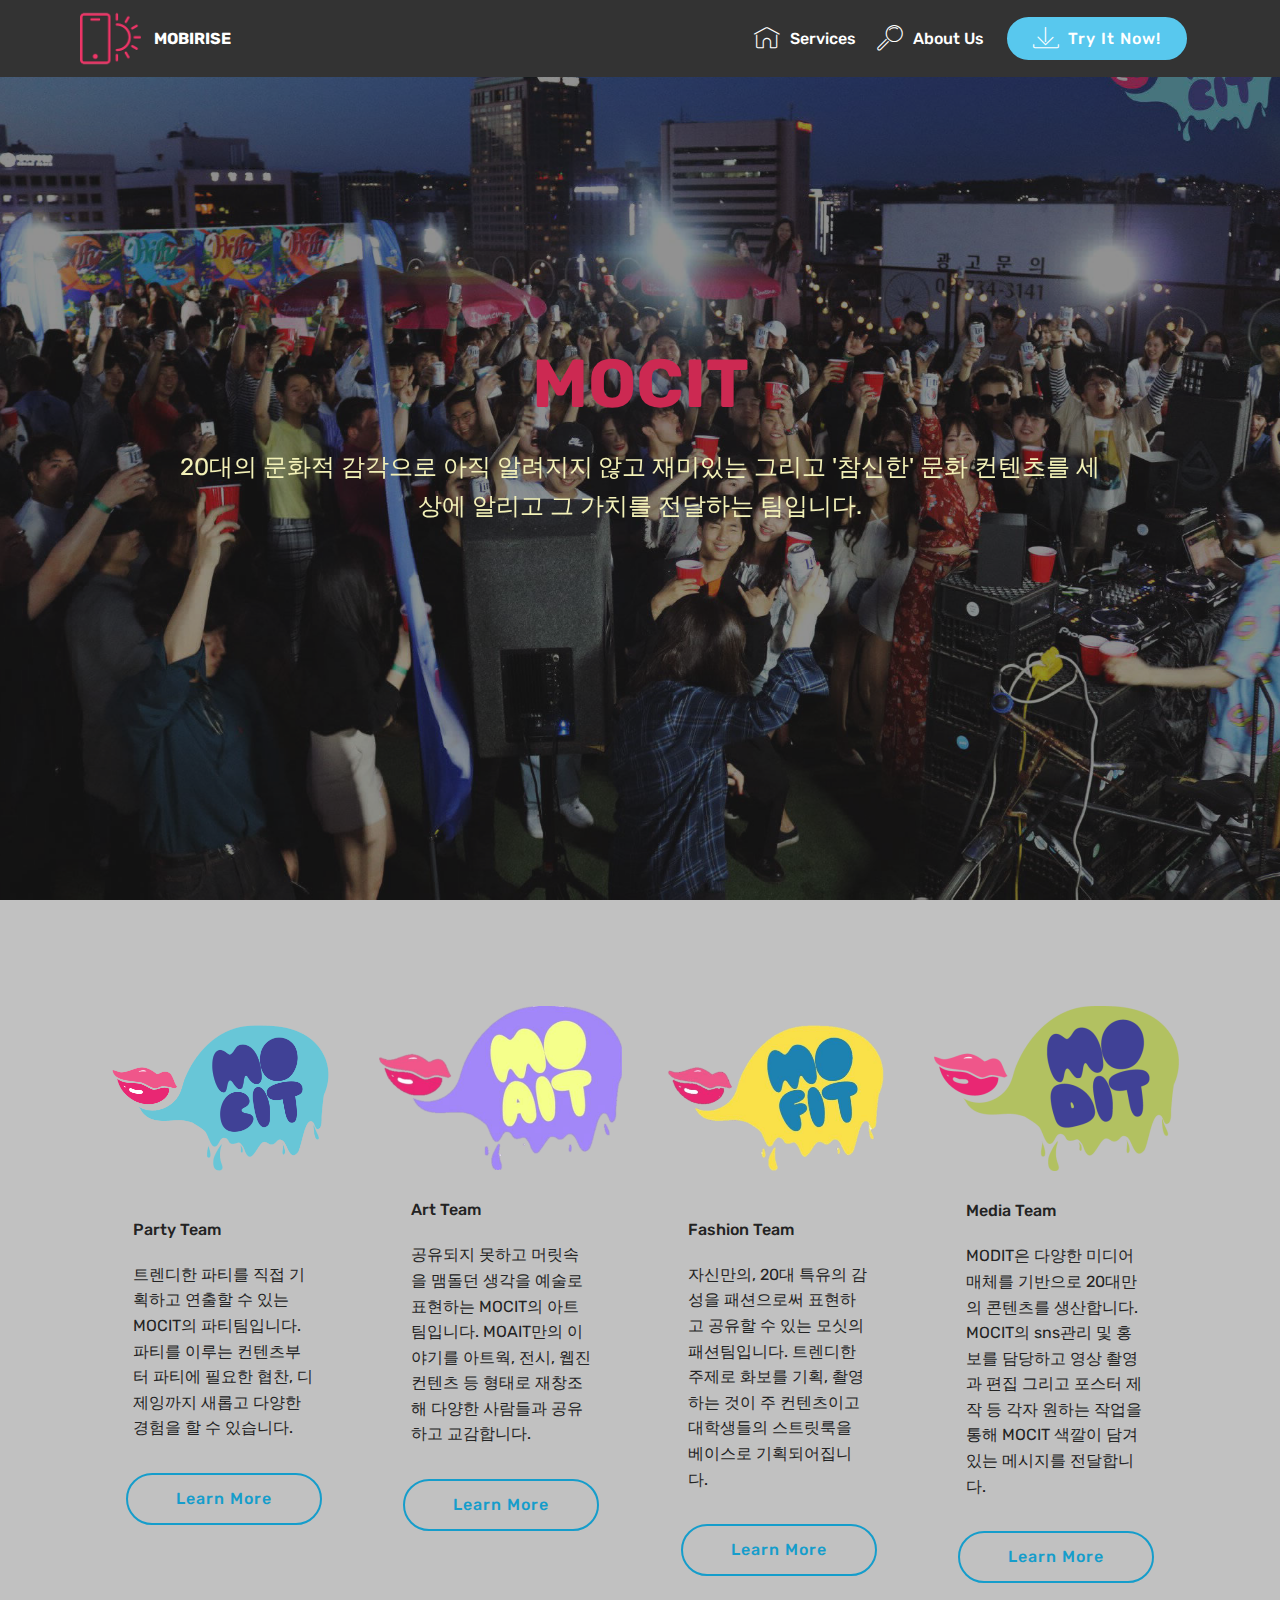
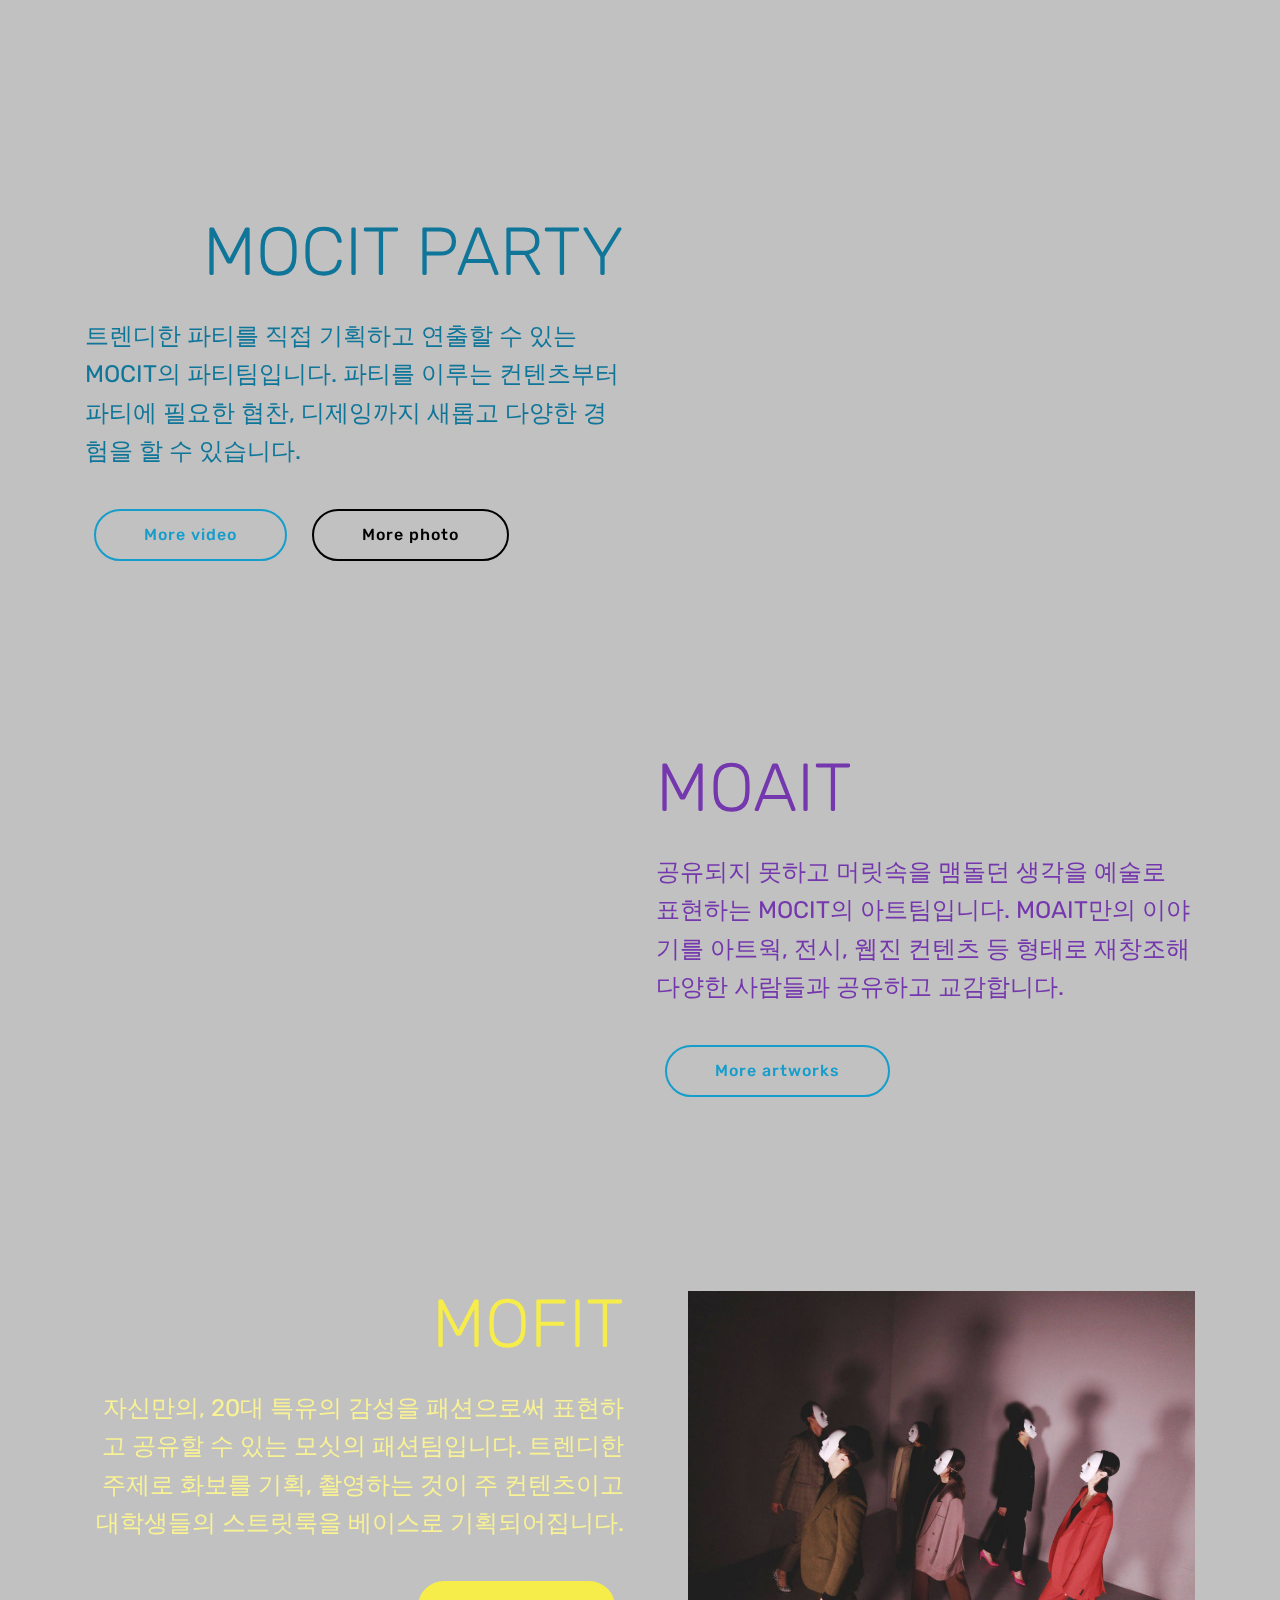
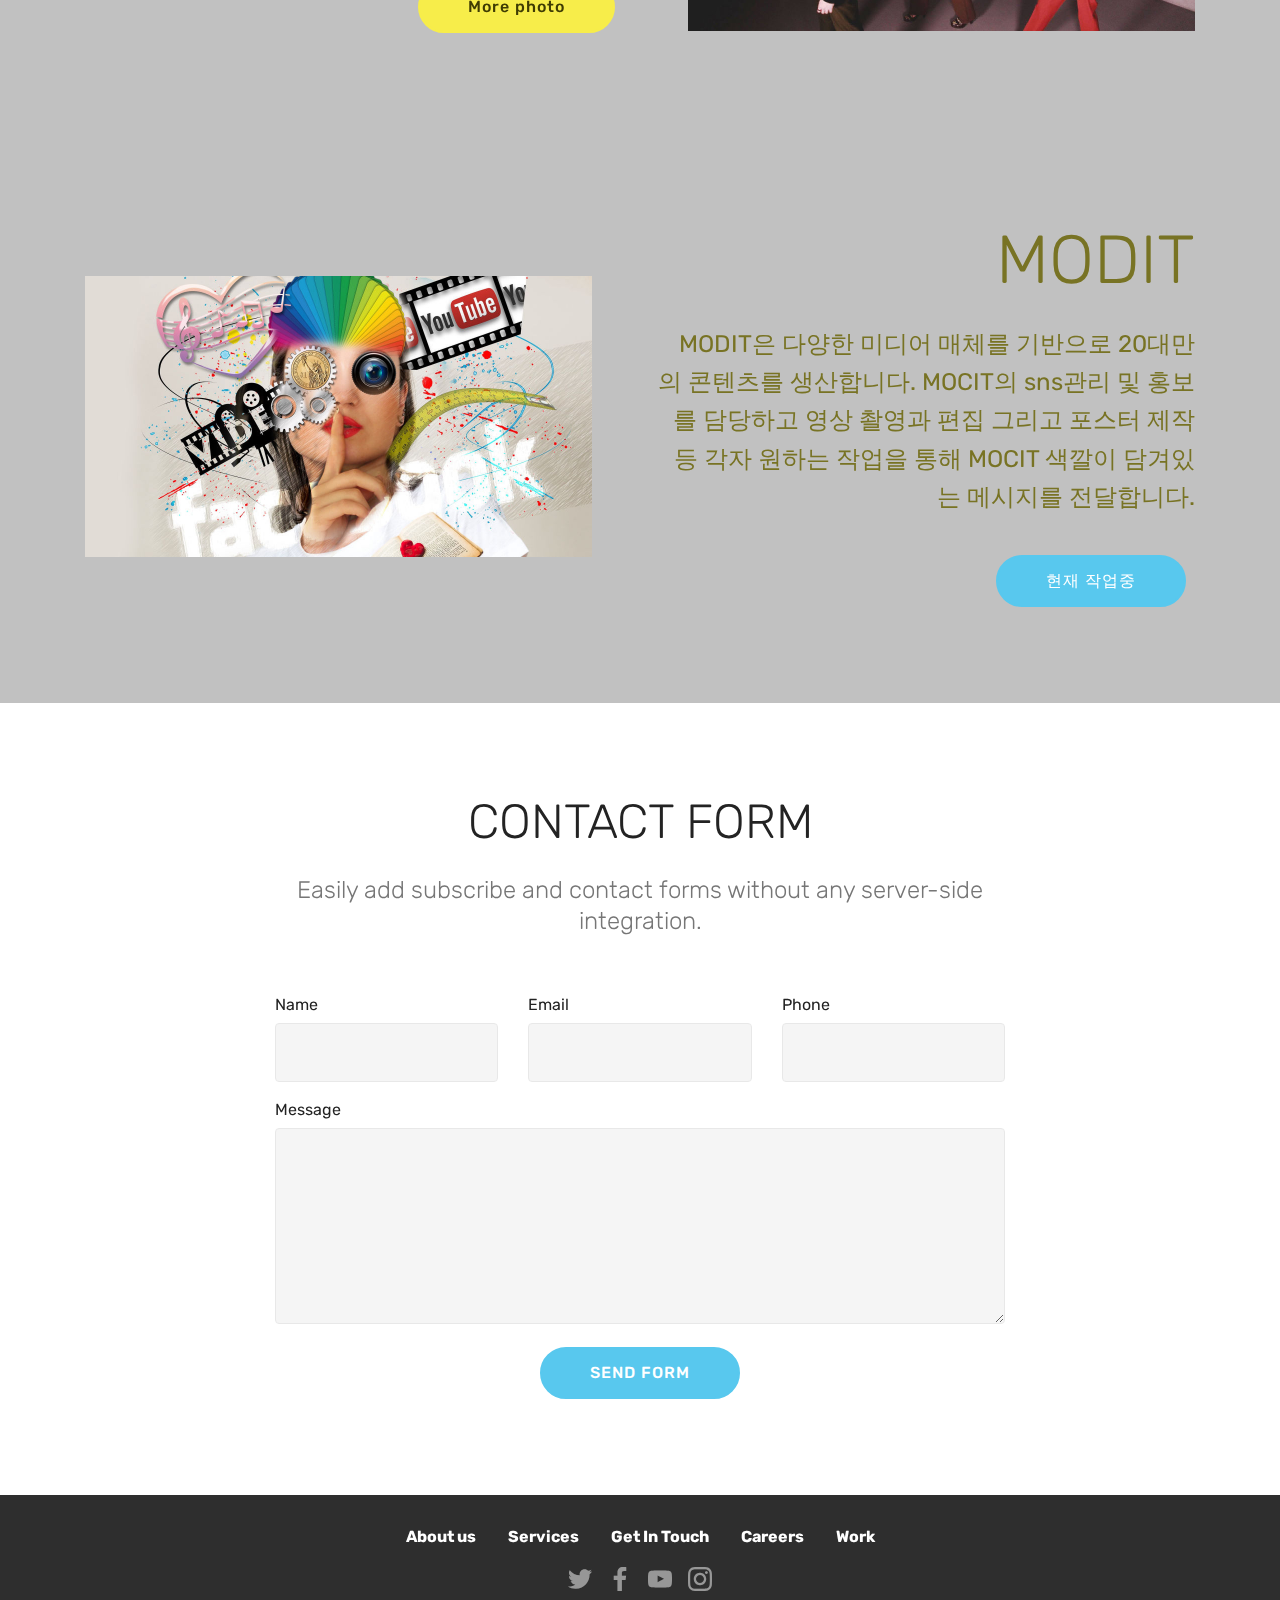
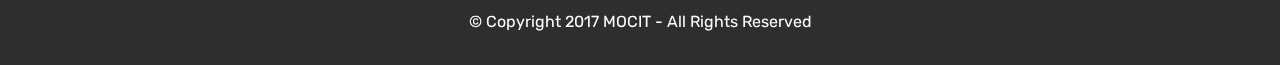
==== commit 92411ee1: "create github pages" ====
--- a/dummyindex.html
+++ b/dummyindex.html
@@ -14,8 +14,8 @@
   <link rel="stylesheet" href="assets/bootstrap/css/bootstrap.min.css">
   <link rel="stylesheet" href="assets/bootstrap/css/bootstrap-grid.min.css">
   <link rel="stylesheet" href="assets/bootstrap/css/bootstrap-reboot.min.css">
+  <link rel="stylesheet" href="assets/dropdown/css/style.css">
   <link rel="stylesheet" href="assets/socicon/css/styles.css">
-  <link rel="stylesheet" href="assets/dropdown/css/style.css">
   <link rel="stylesheet" href="assets/theme/css/style.css">
   <link rel="stylesheet" href="assets/mobirise/css/mbr-additional.css" type="text/css">
   
@@ -73,125 +73,322 @@
     </nav>
 </section>
 
-<section class="engine"><a href="https://mobiri.se/t">amp templates</a></section><section class="cid-qTkA127IK8 mbr-fullscreen mbr-parallax-background" id="header2-1">
-
-    
-
-    
+<section class="engine"><a href="https://mobiri.se/k">develop your own website</a></section><section class="cid-qZ4TVQT51m mbr-fullscreen mbr-parallax-background" id="header2-1i">
+
+    
+
+    <div class="mbr-overlay" style="opacity: 0.5; background-color: rgb(35, 35, 35);"></div>
 
     <div class="container align-center">
         <div class="row justify-content-md-center">
             <div class="mbr-white col-md-10">
                 <h1 class="mbr-section-title mbr-bold pb-3 mbr-fonts-style display-1">
-                    FULL SCREEN INTRO
-                </h1>
+                    MOCIT</h1>
                 
-                <p class="mbr-text pb-3 mbr-fonts-style display-5">
-                    Click any text to edit or style it. Select text to insert a link. Click blue "Gear" icon in the top right corner to hide/show buttons, text, title and change the block background. Click red "+" in the bottom right corner to add a new block. Use the top left menu to create new pages, sites and add themes.
+                <p class="mbr-text pb-3 mbr-fonts-style display-5">20대의 문화적 감각으로 아직 알려지지<strong> </strong>않고 재미있는 그리고 '참신한' 문화 컨텐츠를 세상에 알리고 그 가치를 전달하는 팀입니다.</p>
+                
+            </div>
+        </div>
+    </div>
+    
+</section>
+
+<section class="features3 cid-qZ4TWLBU5z" id="features3-1j">
+
+    
+
+    
+    <div class="container">
+        <div class="media-container-row">
+            <div class="card p-3 col-12 col-md-6 col-lg-3">
+                <div class="card-wrapper">
+                    <div class="card-img">
+                        <img src="assets/images/-490x367.png" alt="Mobirise" title="">
+                    </div>
+                    <div class="card-box">
+                        <h4 class="card-title mbr-fonts-style display-7">
+                            Party Team</h4>
+                        <p class="mbr-text mbr-fonts-style display-7">트렌디한 파티를 직접 기획하고 연출할 수 있는 MOCIT의 파티팀입니다. 파티를 이루는 컨텐츠부터 파티에 필요한 협찬, 디제잉까지 새롭고 다양한 경험을 할 수 있습니다.&nbsp;<br></p>
+                    </div>
+                    <div class="mbr-section-btn text-center"><a href="page1.html#header7-x" class="btn btn-primary-outline display-4">
+                            Learn More
+                        </a></div>
+                </div>
+            </div>
+
+            <div class="card p-3 col-12 col-md-6 col-lg-3">
+                <div class="card-wrapper">
+                    <div class="card-img">
+                        <img src="assets/images/moait-logo-490x328.png" alt="Mobirise" title="">
+                    </div>
+                    <div class="card-box">
+                        <h4 class="card-title mbr-fonts-style display-7">Art Team</h4>
+                        <p class="mbr-text mbr-fonts-style display-7">
+                            공유되지 못하고 머릿속을 맴돌던 생각을 예술로 표현하는 MOCIT의 아트팀입니다. MOAIT만의 이야기를 아트웍, 전시, 웹진 컨텐츠 등 형태로 재창조해 다양한 사람들과 공유하고 교감합니다.
+                        </p>
+                    </div>
+                    <div class="mbr-section-btn text-center"><a href="page1.html#header7-y" class="btn btn-primary-outline display-4">
+                            Learn More
+                        </a></div>
+                </div>
+            </div>
+
+            <div class="card p-3 col-12 col-md-6 col-lg-3">
+                <div class="card-wrapper">
+                    <div class="card-img">
+                        <img src="assets/images/mofit-logo-490x367.png" alt="Mobirise" title="">
+                    </div>
+                    <div class="card-box">
+                        <h4 class="card-title mbr-fonts-style display-7">
+                            Fashion Team</h4>
+                        <p class="mbr-text mbr-fonts-style display-7">자신만의, 20대 특유의 감성을 패션으로써 표현하고 공유할 수 있는 모싯의 패션팀입니다. 트렌디한 주제로 화보를 기획, 촬영하는 것이 주 컨텐츠이고 대학생들의 스트릿룩을 베이스로 기획되어집니다.&nbsp;<br></p>
+                    </div>
+                    <div class="mbr-section-btn text-center"><a href="page1.html#header3-10" class="btn btn-primary-outline display-4">
+                            Learn More
+                        </a></div>
+                </div>
+            </div>
+
+            <div class="card p-3 col-12 col-md-6 col-lg-3">
+                <div class="card-wrapper">
+                    <div class="card-img">
+                        <img src="assets/images/modit-logo-490x330.png" alt="Mobirise" title="">
+                    </div>
+                    <div class="card-box">
+                        <h4 class="card-title mbr-fonts-style display-7">
+                            Media Team&nbsp;</h4>
+                        <p class="mbr-text mbr-fonts-style display-7">
+                           MODIT은 다양한 미디어 매체를 기반으로 20대만의 콘텐츠를 생산합니다. MOCIT의 sns관리 및 홍보를 담당하고 영상 촬영과 편집 그리고 포스터 제작 등 각자 원하는 작업을 통해 MOCIT 색깔이 담겨있는 메시지를 전달합니다.
+                        </p>
+                    </div>
+                    <div class="mbr-section-btn text-center"><a href="https://mobirise.com" class="btn btn-primary-outline display-4">
+                            Learn More
+                        </a></div>
+                </div>
+            </div>
+        </div>
+    </div>
+</section>
+
+<section class="header7 cid-qZ4TXMdQOp" id="header7-1k">
+
+    
+
+    
+
+    <div class="container">
+        <div class="media-container-row">
+
+            <div class="media-content align-right">
+                <h1 class="mbr-section-title mbr-white pb-3 mbr-fonts-style display-1">MOCIT PARTY</h1>
+                <div class="mbr-section-text mbr-white pb-3">
+                    <p class="mbr-text mbr-fonts-style display-5">트렌디한 파티를 직접 기획하고 연출할 수 있는 MOCIT의 파티팀입니다. 파티를 이루는 컨텐츠부터 파티에 필요한 협찬, 디제잉까지 새롭고 다양한 경험을 할 수 있습니다.&nbsp;<br></p>
+                </div>
+                <div class="mbr-section-btn"><a class="btn btn-md btn-primary-outline display-4" href="page4.html">More video</a>
+                        <a class="btn btn-md btn-black-outline display-4" href="page4.html">More photo</a></div>
+            </div>
+
+            <div class="mbr-figure" style="width: 100%;"><iframe class="mbr-embedded-video" src="https://www.youtube.com/embed/W-DTdanXyqM?rel=0&amp;amp;showinfo=0&amp;autoplay=0&amp;loop=0" width="1280" height="720" frameborder="0" allowfullscreen></iframe></div>
+
+        </div>
+    </div>
+</section>
+
+<section class="header7 cid-qZ4TYnoBlp" id="header7-1l">
+
+    
+
+    
+
+    <div class="container">
+        <div class="media-container-row">
+
+            <div class="media-content align-right">
+                <h1 class="mbr-section-title mbr-white pb-3 mbr-fonts-style display-1">MOAIT</h1>
+                <div class="mbr-section-text mbr-white pb-3">
+                    <p class="mbr-text mbr-fonts-style display-5">
+                        공유되지 못하고 머릿속을 맴돌던 생각을 예술로 표현하는 MOCIT의 아트팀입니다. MOAIT만의 이야기를 아트웍, 전시, 웹진 컨텐츠 등 형태로 재창조해 다양한 사람들과 공유하고 교감합니다.
+                    </p>
+                </div>
+                <div class="mbr-section-btn"><a class="btn btn-md btn-primary-outline display-4" href="page2.html">More artworks</a></div>
+            </div>
+
+            <div class="mbr-figure" style="width: 100%;"><iframe class="mbr-embedded-video" src="https://www.youtube.com/embed/XbbrbjRmiJM?rel=0&amp;amp;showinfo=0&amp;autoplay=0&amp;loop=0" width="1280" height="720" frameborder="0" allowfullscreen></iframe></div>
+
+        </div>
+    </div>
+</section>
+
+<section class="header3 cid-qZ4TZ8JPYT" id="header3-1m">
+
+    
+
+    
+
+    <div class="container">
+        <div class="media-container-row">
+            <div class="mbr-figure" style="width: 100%;">
+                <img src="assets/images/-1014x680.jpg" alt="Mobirise" title="">
+            </div>
+
+            <div class="media-content">
+                <h1 class="mbr-section-title mbr-white pb-3 mbr-fonts-style display-1">MOFIT</h1>
+                
+                <div class="mbr-section-text mbr-white pb-3 ">
+                    <p class="mbr-text mbr-fonts-style display-5">
+                        자신만의, 20대 특유의 감성을 패션으로써 표현하고 공유할 수 있는 모싯의 패션팀입니다. 트렌디한 주제로 화보를 기획, 촬영하는 것이 주 컨텐츠이고 대학생들의 스트릿룩을 베이스로 기획되어집니다. 
+                    </p>
+                </div>
+                <div class="mbr-section-btn"><a class="btn btn-md btn-success display-4" href="page3.html">More photo</a></div>
+            </div>
+        </div>
+    </div>
+
+</section>
+
+<section class="header3 cid-qZ4TZYNbWI" id="header3-1n">
+
+    
+
+    
+
+    <div class="container">
+        <div class="media-container-row">
+            <div class="mbr-figure" style="width: 100%;">
+                <img src="assets/images/mbr-1014x562.jpg" alt="Mobirise" title="">
+            </div>
+
+            <div class="media-content">
+                <h1 class="mbr-section-title mbr-white pb-3 mbr-fonts-style display-1">MODIT</h1>
+                
+                <div class="mbr-section-text mbr-white pb-3 ">
+                    <p class="mbr-text mbr-fonts-style display-5">
+                        MODIT은 다양한 미디어 매체를 기반으로 20대만의 콘텐츠를 생산합니다. MOCIT의 sns관리 및 홍보를 담당하고 영상 촬영과 편집 그리고 포스터 제작 등 각자 원하는 작업을 통해 MOCIT 색깔이 담겨있는 메시지를 전달합니다.
+                    </p>
+                </div>
+                <div class="mbr-section-btn"><a class="btn btn-md btn-primary display-4" href="https://mobirise.com">현재 작업중</a></div>
+            </div>
+        </div>
+    </div>
+
+</section>
+
+<section class="mbr-section form1 cid-qZ4U0qypM9" id="form1-1o">
+
+    
+
+    
+    <div class="container">
+        <div class="row justify-content-center">
+            <div class="title col-12 col-lg-8">
+                <h2 class="mbr-section-title align-center pb-3 mbr-fonts-style display-2">
+                    CONTACT FORM
+                </h2>
+                <h3 class="mbr-section-subtitle align-center mbr-light pb-3 mbr-fonts-style display-5">
+                    Easily add subscribe and contact forms without any server-side integration.
+                </h3>
+            </div>
+        </div>
+    </div>
+    <div class="container">
+        <div class="row justify-content-center">
+            <div class="media-container-column col-lg-8" data-form-type="formoid">
+                    <div data-form-alert="" hidden="">
+                        Thanks for filling out the form!
+                    </div>
+            
+                    <form class="mbr-form" action="https://mobirise.com/" method="post" data-form-title="Mobirise Form"><input type="hidden" name="email" data-form-email="true" value="wgbaTMN+TV99C8rR895/2p88cb8gScDkPr2E2O07kmofCfpoIQxkH2OINxwtp+Dv+ikALdN6mW9hQWZ95mtI2jkZK0liXTOz3rdoTb1HIN13Zc8baIcr0C3GIaFxJGcU" data-form-field="Email">
+                        <div class="row row-sm-offset">
+                            <div class="col-md-4 multi-horizontal" data-for="name">
+                                <div class="form-group">
+                                    <label class="form-control-label mbr-fonts-style display-7" for="name-form1-1o">Name</label>
+                                    <input type="text" class="form-control" name="name" data-form-field="Name" required="" id="name-form1-1o">
+                                </div>
+                            </div>
+                            <div class="col-md-4 multi-horizontal" data-for="email">
+                                <div class="form-group">
+                                    <label class="form-control-label mbr-fonts-style display-7" for="email-form1-1o">Email</label>
+                                    <input type="email" class="form-control" name="email" data-form-field="Email" required="" id="email-form1-1o">
+                                </div>
+                            </div>
+                            <div class="col-md-4 multi-horizontal" data-for="phone">
+                                <div class="form-group">
+                                    <label class="form-control-label mbr-fonts-style display-7" for="phone-form1-1o">Phone</label>
+                                    <input type="tel" class="form-control" name="phone" data-form-field="Phone" id="phone-form1-1o">
+                                </div>
+                            </div>
+                        </div>
+                        <div class="form-group" data-for="message">
+                            <label class="form-control-label mbr-fonts-style display-7" for="message-form1-1o">Message</label>
+                            <textarea type="text" class="form-control" name="message" rows="7" data-form-field="Message" id="message-form1-1o"></textarea>
+                        </div>
+            
+                        <span class="input-group-btn">
+                            <button href="" type="submit" class="btn btn-primary btn-form display-4">SEND FORM</button>
+                        </span>
+                    </form>
+            </div>
+        </div>
+    </div>
+</section>
+
+<section once="" class="cid-qZ4U17Aydx" id="footer7-1p">
+
+    
+
+    
+
+    <div class="container">
+        <div class="media-container-row align-center mbr-white">
+            <div class="row row-links">
+                <ul class="foot-menu">
+                    
+                    
+                    
+                    
+                    
+                <li class="foot-menu-item mbr-fonts-style display-7">
+                        <a class="text-white mbr-bold" href="#" target="_blank">About us</a>
+                    </li><li class="foot-menu-item mbr-fonts-style display-7">
+                        <a class="text-white mbr-bold" href="#" target="_blank">Services</a>
+                    </li><li class="foot-menu-item mbr-fonts-style display-7">
+                        <a class="text-white mbr-bold" href="#" target="_blank">Get In Touch</a>
+                    </li><li class="foot-menu-item mbr-fonts-style display-7">
+                        <a class="text-white mbr-bold" href="#" target="_blank">Careers</a>
+                    </li><li class="foot-menu-item mbr-fonts-style display-7">
+                        <a class="text-white mbr-bold" href="#" target="_blank">Work</a>
+                    </li></ul>
+            </div>
+            <div class="row social-row">
+                <div class="social-list align-right pb-2">
+                    
+                    
+                    
+                    
+                    
+                    
+                <div class="soc-item">
+                        <a href="https://twitter.com/mobirise" target="_blank">
+                            <span class="socicon-twitter socicon mbr-iconfont mbr-iconfont-social"></span>
+                        </a>
+                    </div><div class="soc-item">
+                        <a href="https://www.facebook.com/mocitofficial/" target="_blank">
+                            <span class="mbr-iconfont mbr-iconfont-social socicon-facebook socicon"></span>
+                        </a>
+                    </div><div class="soc-item">
+                        <a href="https://www.youtube.com/channel/UCCLiovW_mL8WzbMWYmahgyA" target="_blank">
+                            <span class="mbr-iconfont mbr-iconfont-social socicon-youtube socicon"></span>
+                        </a>
+                    </div><div class="soc-item">
+                        <a href="https://instagram.com/mobirise" target="_blank">
+                            <span class="socicon-instagram socicon mbr-iconfont mbr-iconfont-social"></span>
+                        </a>
+                    </div></div>
+            </div>
+            <div class="row row-copirayt">
+                <p class="mbr-text mb-0 mbr-fonts-style mbr-white align-center display-7">
+                    © Copyright 2017 MOCIT - All Rights Reserved
                 </p>
-                <div class="mbr-section-btn"><a class="btn btn-md btn-secondary display-4" href="https://mobirise.com">LEARN MORE</a>
-                    <a class="btn btn-md btn-white-outline display-4" href="https://mobirise.com">LIVE DEMO</a></div>
-            </div>
-        </div>
-    </div>
-    <div class="mbr-arrow hidden-sm-down" aria-hidden="true">
-        <a href="#next">
-            <i class="mbri-down mbr-iconfont"></i>
-        </a>
-    </div>
-</section>
-
-<section class="cid-qTkAaeaxX5" id="footer1-2">
-
-    
-
-    
-
-    <div class="container">
-        <div class="media-container-row content text-white">
-            <div class="col-12 col-md-3">
-                <div class="media-wrap">
-                    <a href="https://mobirise.com/">
-                        <img src="assets/images/logo2.png" alt="Mobirise">
-                    </a>
-                </div>
-            </div>
-            <div class="col-12 col-md-3 mbr-fonts-style display-7">
-                <h5 class="pb-3">
-                    Address
-                </h5>
-                <p class="mbr-text">
-                    1234 Street Name
-                    <br>City, AA 99999
-                </p>
-            </div>
-            <div class="col-12 col-md-3 mbr-fonts-style display-7">
-                <h5 class="pb-3">
-                    Contacts
-                </h5>
-                <p class="mbr-text">
-                    Email: support@mobirise.com
-                    <br>Phone: +1 (0) 000 0000 001
-                    <br>Fax: +1 (0) 000 0000 002
-                </p>
-            </div>
-            <div class="col-12 col-md-3 mbr-fonts-style display-7">
-                <h5 class="pb-3">
-                    Links
-                </h5>
-                <p class="mbr-text">
-                    <a class="text-primary" href="https://mobirise.com/">Website builder</a>
-                    <br><a class="text-primary" href="https://mobirise.com/mobirise-free-win.zip">Download for Windows</a>
-                    <br><a class="text-primary" href="https://mobirise.com/mobirise-free-mac.zip">Download for Mac</a>
-                </p>
-            </div>
-        </div>
-        <div class="footer-lower">
-            <div class="media-container-row">
-                <div class="col-sm-12">
-                    <hr>
-                </div>
-            </div>
-            <div class="media-container-row mbr-white">
-                <div class="col-sm-6 copyright">
-                    <p class="mbr-text mbr-fonts-style display-7">
-                        © Copyright 2017 Mobirise - All Rights Reserved
-                    </p>
-                </div>
-                <div class="col-md-6">
-                    <div class="social-list align-right">
-                        <div class="soc-item">
-                            <a href="https://twitter.com/mobirise" target="_blank">
-                                <span class="socicon-twitter socicon mbr-iconfont mbr-iconfont-social"></span>
-                            </a>
-                        </div>
-                        <div class="soc-item">
-                            <a href="https://www.facebook.com/pages/Mobirise/1616226671953247" target="_blank">
-                                <span class="socicon-facebook socicon mbr-iconfont mbr-iconfont-social"></span>
-                            </a>
-                        </div>
-                        <div class="soc-item">
-                            <a href="https://www.youtube.com/c/mobirise" target="_blank">
-                                <span class="socicon-youtube socicon mbr-iconfont mbr-iconfont-social"></span>
-                            </a>
-                        </div>
-                        <div class="soc-item">
-                            <a href="https://instagram.com/mobirise" target="_blank">
-                                <span class="socicon-instagram socicon mbr-iconfont mbr-iconfont-social"></span>
-                            </a>
-                        </div>
-                        <div class="soc-item">
-                            <a href="https://plus.google.com/u/0/+Mobirise" target="_blank">
-                                <span class="socicon-googleplus socicon mbr-iconfont mbr-iconfont-social"></span>
-                            </a>
-                        </div>
-                        <div class="soc-item">
-                            <a href="https://www.behance.net/Mobirise" target="_blank">
-                                <span class="socicon-behance socicon mbr-iconfont mbr-iconfont-social"></span>
-                            </a>
-                        </div>
-                    </div>
-                </div>
             </div>
         </div>
     </div>
@@ -202,11 +399,12 @@
   <script src="assets/popper/popper.min.js"></script>
   <script src="assets/tether/tether.min.js"></script>
   <script src="assets/bootstrap/js/bootstrap.min.js"></script>
+  <script src="assets/smoothscroll/smooth-scroll.js"></script>
   <script src="assets/dropdown/js/script.min.js"></script>
   <script src="assets/touchswipe/jquery.touch-swipe.min.js"></script>
   <script src="assets/parallax/jarallax.min.js"></script>
-  <script src="assets/smoothscroll/smooth-scroll.js"></script>
   <script src="assets/theme/js/script.js"></script>
+  <script src="assets/formoid/formoid.min.js"></script>
   
   
 </body>
--- a/assets/mobirise/css/mbr-additional.css
+++ b/assets/mobirise/css/mbr-additional.css
@@ -2264,46 +2264,242 @@
 .cid-qTkzRZLJNu .dropdown-item:hover {
   color: #c1c1c1 !important;
 }
-.cid-qTkA127IK8 {
-  background-image: url("../../../assets/images/jumbotron.jpg");
-}
-.cid-qTkAaeaxX5 {
-  padding-top: 60px;
-  padding-bottom: 60px;
+.cid-qZ4TVQT51m {
+  background-image: url("../../../assets/images/mocit-1932x1290.jpg");
+}
+.cid-qZ4TVQT51m H1 {
+  text-align: center;
+  color: #cc2952;
+}
+.cid-qZ4TVQT51m .mbr-text,
+.cid-qZ4TVQT51m .mbr-section-btn {
+  color: #f3f1b8;
+  text-align: center;
+}
+.cid-qZ4TVQT51m H3 {
+  color: #ff3366;
+}
+.cid-qZ4TWLBU5z {
+  padding-top: 90px;
+  padding-bottom: 90px;
+  background-color: #c1c1c1;
+}
+.cid-qZ4TWLBU5z .card-box {
+  padding: 0 2rem;
+}
+.cid-qZ4TWLBU5z .mbr-section-btn {
+  padding-top: 1rem;
+}
+.cid-qZ4TWLBU5z .mbr-section-btn a {
+  margin-top: 1rem;
+  margin-bottom: 0;
+}
+.cid-qZ4TWLBU5z h4 {
+  font-weight: 500;
+  margin-bottom: 0;
+  text-align: left;
+  padding-top: 2rem;
+}
+.cid-qZ4TWLBU5z p {
+  margin-bottom: 0;
+  text-align: left;
+  padding-top: 1.5rem;
+}
+.cid-qZ4TWLBU5z .mbr-text {
+  color: #232323;
+}
+.cid-qZ4TWLBU5z .card-wrapper {
+  height: 100%;
+  padding-bottom: 2rem;
+  background: #c1c1c1;
+  box-shadow: 0px 0px 0px 0px rgba(0, 0, 0, 0);
+  transition: box-shadow 0.3s;
+}
+.cid-qZ4TWLBU5z .card-wrapper:hover {
+  box-shadow: 0px 0px 30px 0px rgba(0, 0, 0, 0.05);
+  transition: box-shadow 0.3s;
+}
+.cid-qZ4TXMdQOp {
+  padding-top: 90px;
+  padding-bottom: 90px;
+  background: linear-gradient(45deg, #c1c1c1, #c1c1c1);
+}
+@media (min-width: 992px) {
+  .cid-qZ4TXMdQOp .mbr-figure {
+    padding-left: 4rem;
+  }
+}
+@media (max-width: 991px) {
+  .cid-qZ4TXMdQOp .mbr-figure {
+    padding-top: 3rem;
+  }
+}
+.cid-qZ4TXMdQOp .mbr-section-title {
+  color: #0f7699;
+}
+.cid-qZ4TXMdQOp .mbr-text,
+.cid-qZ4TXMdQOp .mbr-section-btn {
+  text-align: left;
+  color: #0f7699;
+}
+.cid-qZ4TYnoBlp {
+  padding-top: 90px;
+  padding-bottom: 90px;
+  background: linear-gradient(45deg, #c1c1c1, #c1c1c1);
+}
+@media (min-width: 992px) {
+  .cid-qZ4TYnoBlp .mbr-figure {
+    padding-left: 4rem;
+  }
+}
+@media (max-width: 991px) {
+  .cid-qZ4TYnoBlp .mbr-figure {
+    padding-top: 3rem;
+  }
+}
+.cid-qZ4TYnoBlp .media-container-row {
+  flex-direction: row-reverse;
+}
+@media (min-width: 992px) {
+  .cid-qZ4TYnoBlp .media-container-row .mbr-figure {
+    padding-left: 0;
+    padding-right: 4rem;
+  }
+}
+.cid-qZ4TYnoBlp .mbr-section-title {
+  color: #7537ad;
+  text-align: left;
+}
+.cid-qZ4TYnoBlp .mbr-text,
+.cid-qZ4TYnoBlp .mbr-section-btn {
+  text-align: left;
+  color: #7537ad;
+}
+.cid-qZ4TZ8JPYT {
+  padding-top: 90px;
+  padding-bottom: 90px;
+  background-color: #c1c1c1;
+  background: linear-gradient(45deg, #c1c1c1, #c1c1c1);
+}
+.cid-qZ4TZ8JPYT .media-container-row {
+  flex-direction: row-reverse;
+}
+@media (min-width: 992px) {
+  .cid-qZ4TZ8JPYT .mbr-figure {
+    padding-right: 4rem;
+    padding-right: 0;
+    padding-left: 4rem;
+  }
+}
+@media (max-width: 991px) {
+  .cid-qZ4TZ8JPYT .mbr-figure {
+    padding-bottom: 3rem;
+  }
+}
+@media (max-width: 767px) {
+  .cid-qZ4TZ8JPYT .mbr-text {
+    text-align: center;
+  }
+}
+.cid-qZ4TZ8JPYT H1 {
+  color: #f7ed4a;
+  text-align: right;
+}
+.cid-qZ4TZ8JPYT .mbr-text,
+.cid-qZ4TZ8JPYT .mbr-section-btn {
+  color: #f9f295;
+  text-align: right;
+}
+.cid-qZ4TZYNbWI {
+  padding-top: 90px;
+  padding-bottom: 90px;
+  background-color: #c1c1c1;
+  background: linear-gradient(45deg, #c1c1c1, #c1c1c1);
+}
+@media (min-width: 992px) {
+  .cid-qZ4TZYNbWI .mbr-figure {
+    padding-right: 4rem;
+  }
+}
+@media (max-width: 991px) {
+  .cid-qZ4TZYNbWI .mbr-figure {
+    padding-bottom: 3rem;
+  }
+}
+@media (max-width: 767px) {
+  .cid-qZ4TZYNbWI .mbr-text {
+    text-align: center;
+  }
+}
+.cid-qZ4TZYNbWI .mbr-text,
+.cid-qZ4TZYNbWI .mbr-section-btn {
+  text-align: right;
+  color: #787324;
+}
+.cid-qZ4TZYNbWI H1 {
+  text-align: right;
+  color: #787324;
+}
+.cid-qZ4U0qypM9 {
+  padding-top: 90px;
+  padding-bottom: 90px;
+  background-color: #ffffff;
+}
+.cid-qZ4U0qypM9 .title {
+  margin-bottom: 2rem;
+}
+.cid-qZ4U0qypM9 .mbr-section-subtitle {
+  color: #767676;
+}
+.cid-qZ4U0qypM9 a:not([href]):not([tabindex]) {
+  color: #fff;
+  border-radius: 3px;
+}
+.cid-qZ4U0qypM9 a.btn-white:not([href]):not([tabindex]) {
+  color: #333;
+}
+.cid-qZ4U0qypM9 .multi-horizontal {
+  flex-grow: 1;
+  -webkit-flex-grow: 1;
+  max-width: 100%;
+}
+.cid-qZ4U0qypM9 .input-group-btn {
+  display: block;
+  text-align: center;
+}
+.cid-qZ4U17Aydx {
+  padding-top: 30px;
+  padding-bottom: 30px;
   background-color: #2e2e2e;
 }
-@media (max-width: 767px) {
-  .cid-qTkAaeaxX5 .content {
-    text-align: center;
-  }
-  .cid-qTkAaeaxX5 .content > div:not(:last-child) {
-    margin-bottom: 2rem;
-  }
-}
-@media (max-width: 767px) {
-  .cid-qTkAaeaxX5 .media-wrap {
-    margin-bottom: 1rem;
-  }
-}
-.cid-qTkAaeaxX5 .media-wrap .mbr-iconfont-logo {
-  font-size: 7.5rem;
-  color: #f36;
-}
-.cid-qTkAaeaxX5 .media-wrap img {
-  height: 6rem;
-}
-@media (max-width: 767px) {
-  .cid-qTkAaeaxX5 .footer-lower .copyright {
-    margin-bottom: 1rem;
-    text-align: center;
-  }
-}
-.cid-qTkAaeaxX5 .footer-lower hr {
-  margin: 1rem 0;
-  border-color: #fff;
-  opacity: .05;
-}
-.cid-qTkAaeaxX5 .footer-lower .social-list {
+.cid-qZ4U17Aydx .row-links {
+  width: 100%;
+  justify-content: center;
+}
+.cid-qZ4U17Aydx .social-row {
+  width: 100%;
+  justify-content: center;
+}
+.cid-qZ4U17Aydx .media-container-row {
+  flex-direction: column;
+  justify-content: center;
+  align-items: center;
+}
+.cid-qZ4U17Aydx .media-container-row .foot-menu {
+  list-style: none;
+  display: flex;
+  justify-content: center;
+  flex-wrap: wrap;
+  padding: 0;
+  margin-bottom: 0;
+}
+.cid-qZ4U17Aydx .media-container-row .foot-menu li {
+  padding: 0 1rem 1rem 1rem;
+}
+.cid-qZ4U17Aydx .media-container-row .foot-menu li p {
+  margin: 0;
+}
+.cid-qZ4U17Aydx .media-container-row .social-list {
   padding-left: 0;
   margin-bottom: 0;
   list-style: none;
@@ -2312,27 +2508,34 @@
   justify-content: flex-end;
   -webkit-justify-content: flex-end;
 }
-.cid-qTkAaeaxX5 .footer-lower .social-list .mbr-iconfont-social {
-  font-size: 1.3rem;
-  color: #fff;
-}
-.cid-qTkAaeaxX5 .footer-lower .social-list .soc-item {
+.cid-qZ4U17Aydx .media-container-row .social-list .mbr-iconfont-social {
+  font-size: 1.5rem;
+  color: #ffffff;
+}
+.cid-qZ4U17Aydx .media-container-row .social-list .soc-item {
   margin: 0 .5rem;
 }
-.cid-qTkAaeaxX5 .footer-lower .social-list a {
+.cid-qZ4U17Aydx .media-container-row .social-list a {
   margin: 0;
   opacity: .5;
   -webkit-transition: .2s linear;
   transition: .2s linear;
 }
-.cid-qTkAaeaxX5 .footer-lower .social-list a:hover {
+.cid-qZ4U17Aydx .media-container-row .social-list a:hover {
   opacity: 1;
 }
 @media (max-width: 767px) {
-  .cid-qTkAaeaxX5 .footer-lower .social-list {
+  .cid-qZ4U17Aydx .media-container-row .social-list {
     justify-content: center;
     -webkit-justify-content: center;
   }
+}
+.cid-qZ4U17Aydx .media-container-row .row-copirayt {
+  word-break: break-word;
+  width: 100%;
+}
+.cid-qZ4U17Aydx .media-container-row .row-copirayt p {
+  width: 100%;
 }
 .cid-qYlJcakVFF {
   background-image: url("../../../assets/images/mocit-1932x1290.jpg");
@@ -2427,6 +2630,15 @@
     padding-top: 3rem;
   }
 }
+.cid-qYmegpeP7O .media-container-row {
+  flex-direction: row-reverse;
+}
+@media (min-width: 992px) {
+  .cid-qYmegpeP7O .media-container-row .mbr-figure {
+    padding-left: 0;
+    padding-right: 4rem;
+  }
+}
 .cid-qYmegpeP7O .mbr-section-title {
   color: #7537ad;
   text-align: left;
@@ -2442,9 +2654,14 @@
   background-color: #c1c1c1;
   background: linear-gradient(45deg, #c1c1c1, #c1c1c1);
 }
+.cid-qYmfaflowo .media-container-row {
+  flex-direction: row-reverse;
+}
 @media (min-width: 992px) {
   .cid-qYmfaflowo .mbr-figure {
     padding-right: 4rem;
+    padding-right: 0;
+    padding-left: 4rem;
   }
 }
 @media (max-width: 991px) {
@@ -2523,25 +2740,25 @@
   display: block;
   text-align: center;
 }
-.cid-qYPkC3wQnO {
+.cid-qZ4Ssqyi9y {
   padding-top: 30px;
   padding-bottom: 30px;
   background-color: #2e2e2e;
 }
-.cid-qYPkC3wQnO .row-links {
+.cid-qZ4Ssqyi9y .row-links {
   width: 100%;
   justify-content: center;
 }
-.cid-qYPkC3wQnO .social-row {
+.cid-qZ4Ssqyi9y .social-row {
   width: 100%;
   justify-content: center;
 }
-.cid-qYPkC3wQnO .media-container-row {
+.cid-qZ4Ssqyi9y .media-container-row {
   flex-direction: column;
   justify-content: center;
   align-items: center;
 }
-.cid-qYPkC3wQnO .media-container-row .foot-menu {
+.cid-qZ4Ssqyi9y .media-container-row .foot-menu {
   list-style: none;
   display: flex;
   justify-content: center;
@@ -2549,13 +2766,13 @@
   padding: 0;
   margin-bottom: 0;
 }
-.cid-qYPkC3wQnO .media-container-row .foot-menu li {
+.cid-qZ4Ssqyi9y .media-container-row .foot-menu li {
   padding: 0 1rem 1rem 1rem;
 }
-.cid-qYPkC3wQnO .media-container-row .foot-menu li p {
+.cid-qZ4Ssqyi9y .media-container-row .foot-menu li p {
   margin: 0;
 }
-.cid-qYPkC3wQnO .media-container-row .social-list {
+.cid-qZ4Ssqyi9y .media-container-row .social-list {
   padding-left: 0;
   margin-bottom: 0;
   list-style: none;
@@ -2564,32 +2781,32 @@
   justify-content: flex-end;
   -webkit-justify-content: flex-end;
 }
-.cid-qYPkC3wQnO .media-container-row .social-list .mbr-iconfont-social {
+.cid-qZ4Ssqyi9y .media-container-row .social-list .mbr-iconfont-social {
   font-size: 1.5rem;
   color: #ffffff;
 }
-.cid-qYPkC3wQnO .media-container-row .social-list .soc-item {
+.cid-qZ4Ssqyi9y .media-container-row .social-list .soc-item {
   margin: 0 .5rem;
 }
-.cid-qYPkC3wQnO .media-container-row .social-list a {
+.cid-qZ4Ssqyi9y .media-container-row .social-list a {
   margin: 0;
   opacity: .5;
   -webkit-transition: .2s linear;
   transition: .2s linear;
 }
-.cid-qYPkC3wQnO .media-container-row .social-list a:hover {
+.cid-qZ4Ssqyi9y .media-container-row .social-list a:hover {
   opacity: 1;
 }
 @media (max-width: 767px) {
-  .cid-qYPkC3wQnO .media-container-row .social-list {
+  .cid-qZ4Ssqyi9y .media-container-row .social-list {
     justify-content: center;
     -webkit-justify-content: center;
   }
 }
-.cid-qYPkC3wQnO .media-container-row .row-copirayt {
+.cid-qZ4Ssqyi9y .media-container-row .row-copirayt {
   word-break: break-word;
   width: 100%;
 }
-.cid-qYPkC3wQnO .media-container-row .row-copirayt p {
-  width: 100%;
-}
+.cid-qZ4Ssqyi9y .media-container-row .row-copirayt p {
+  width: 100%;
+}
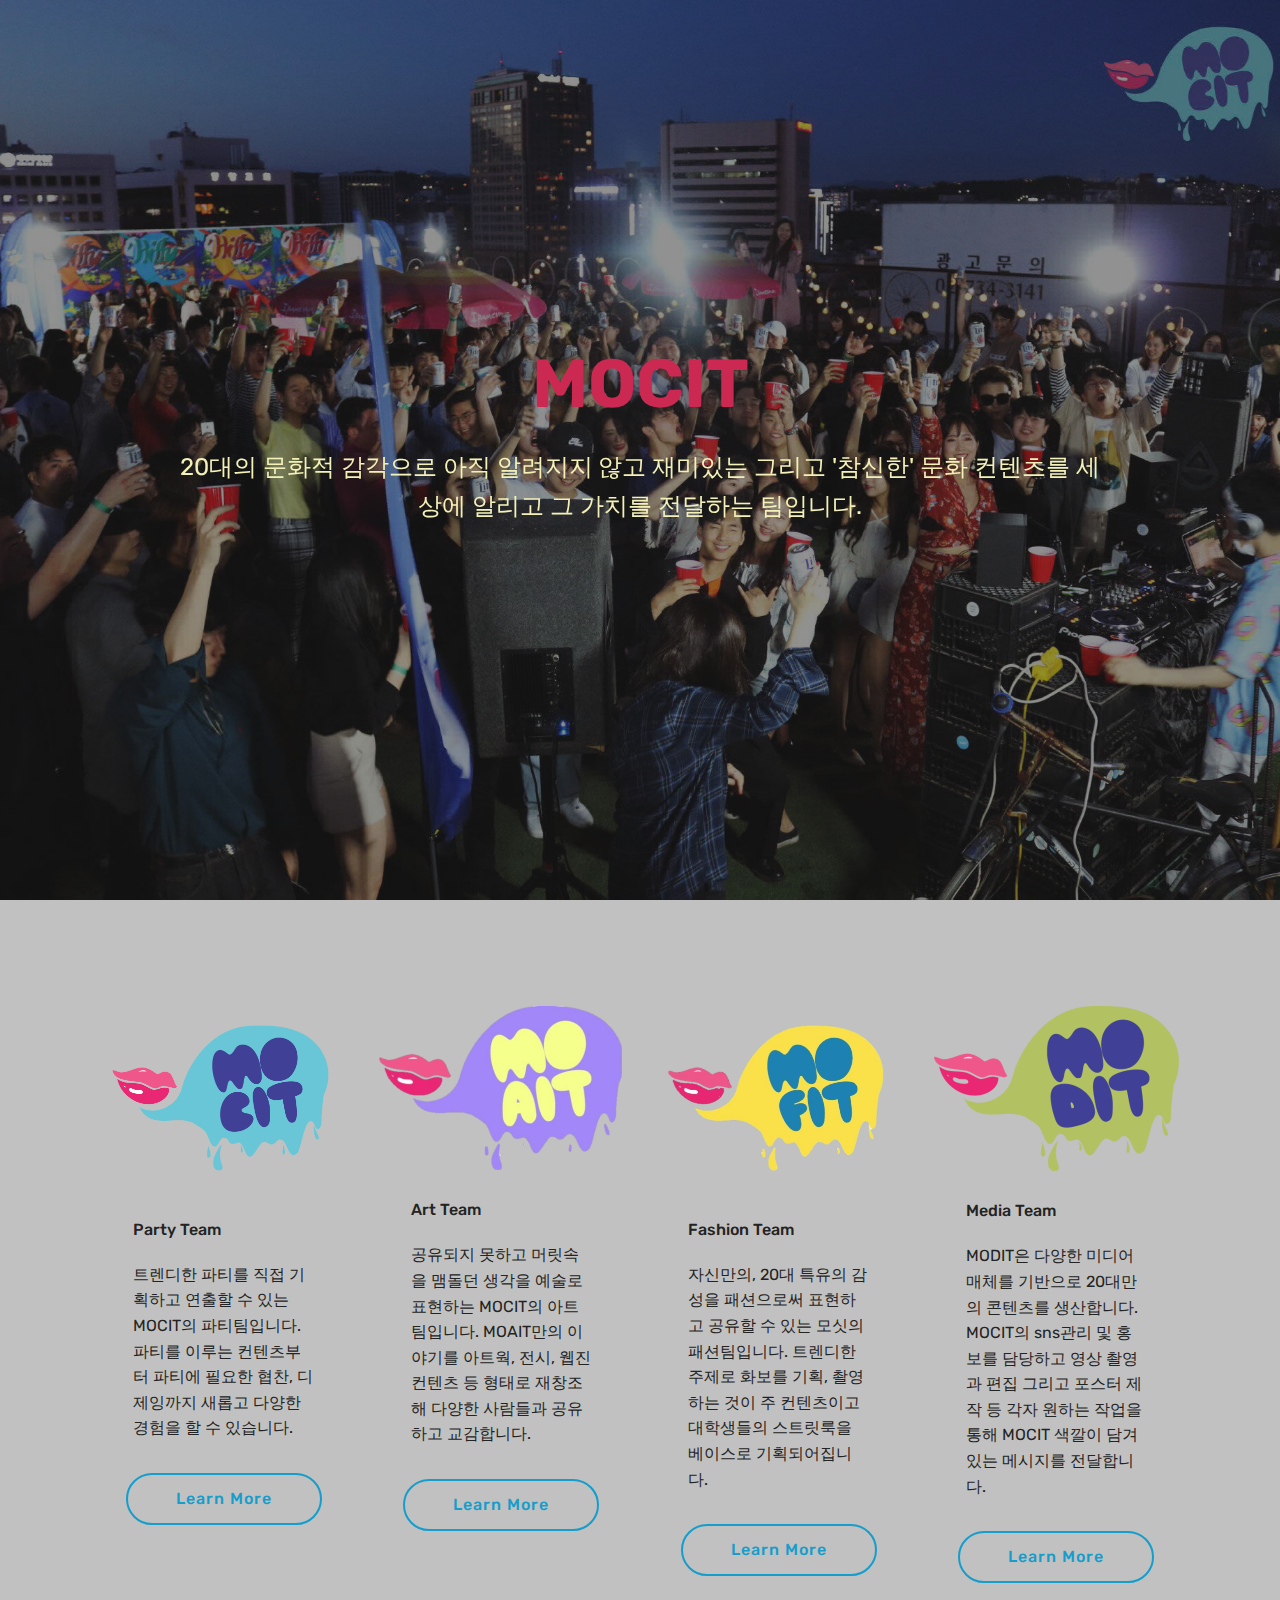
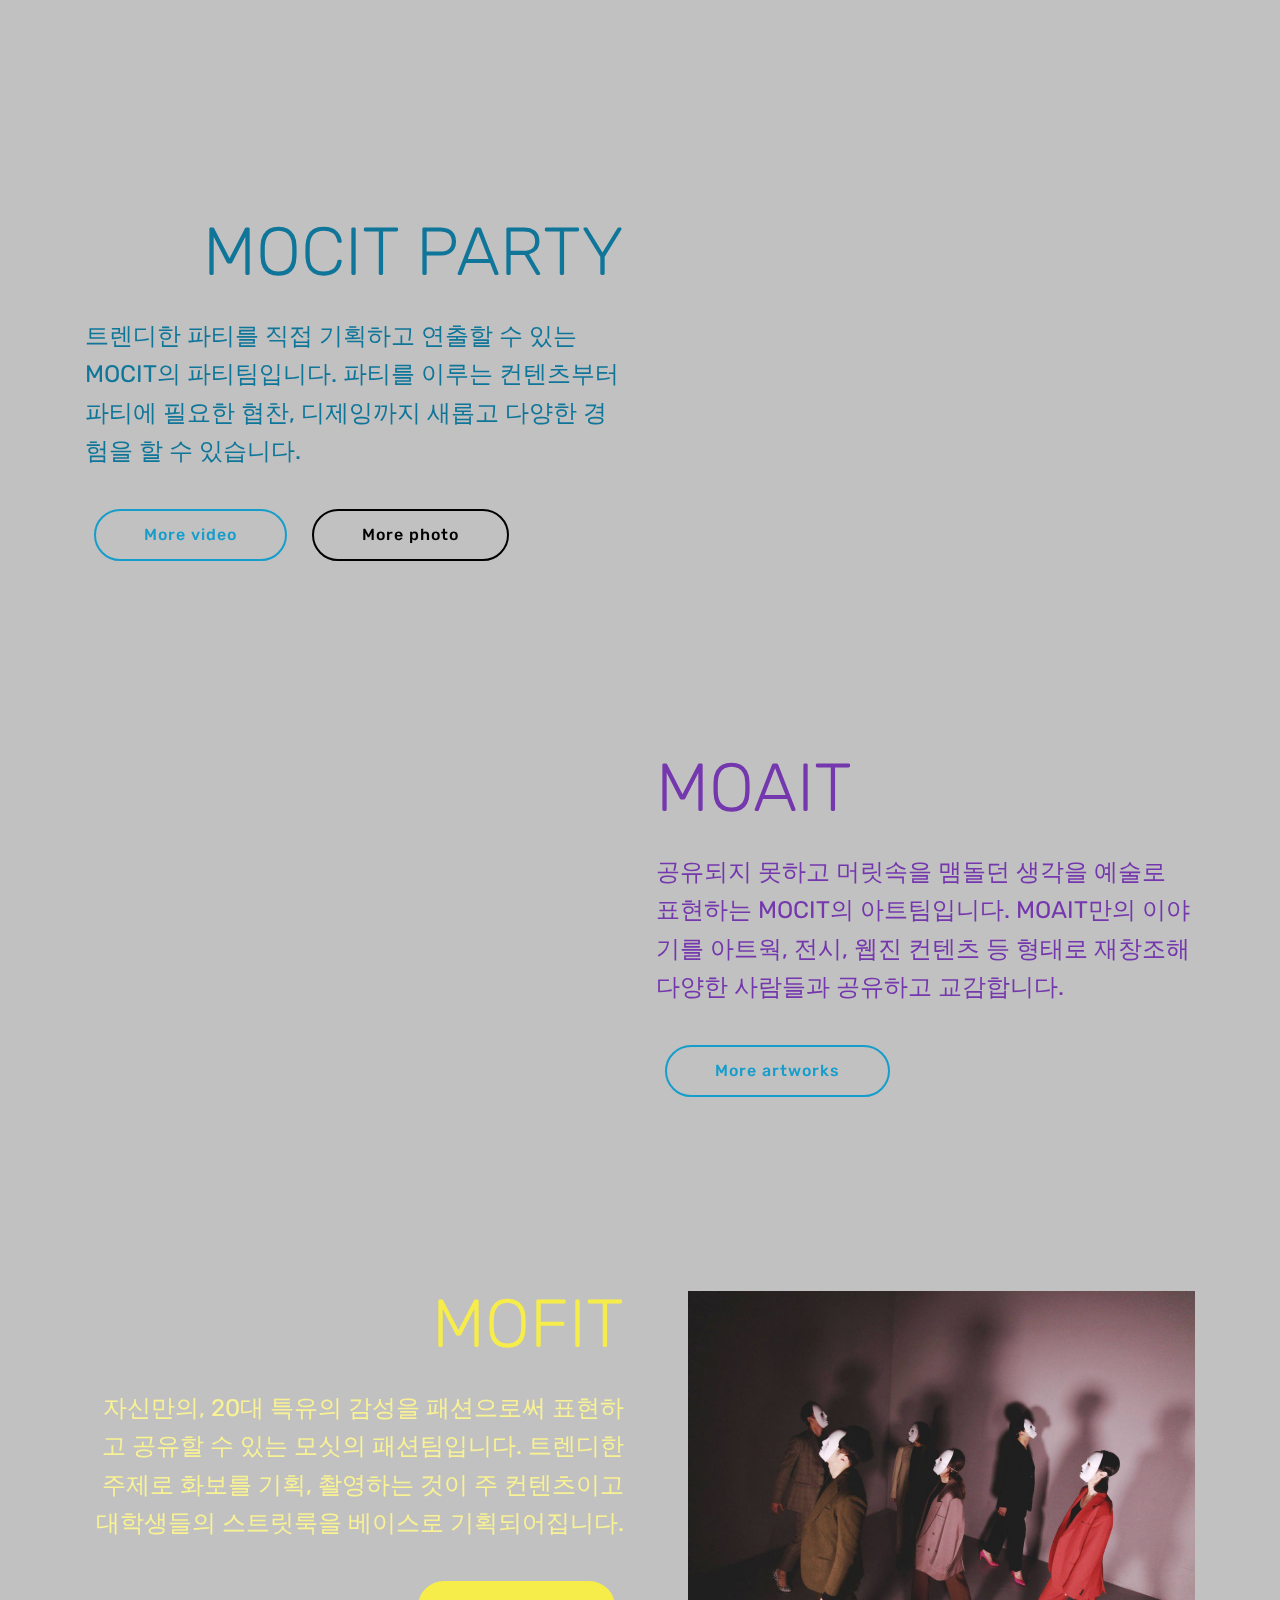
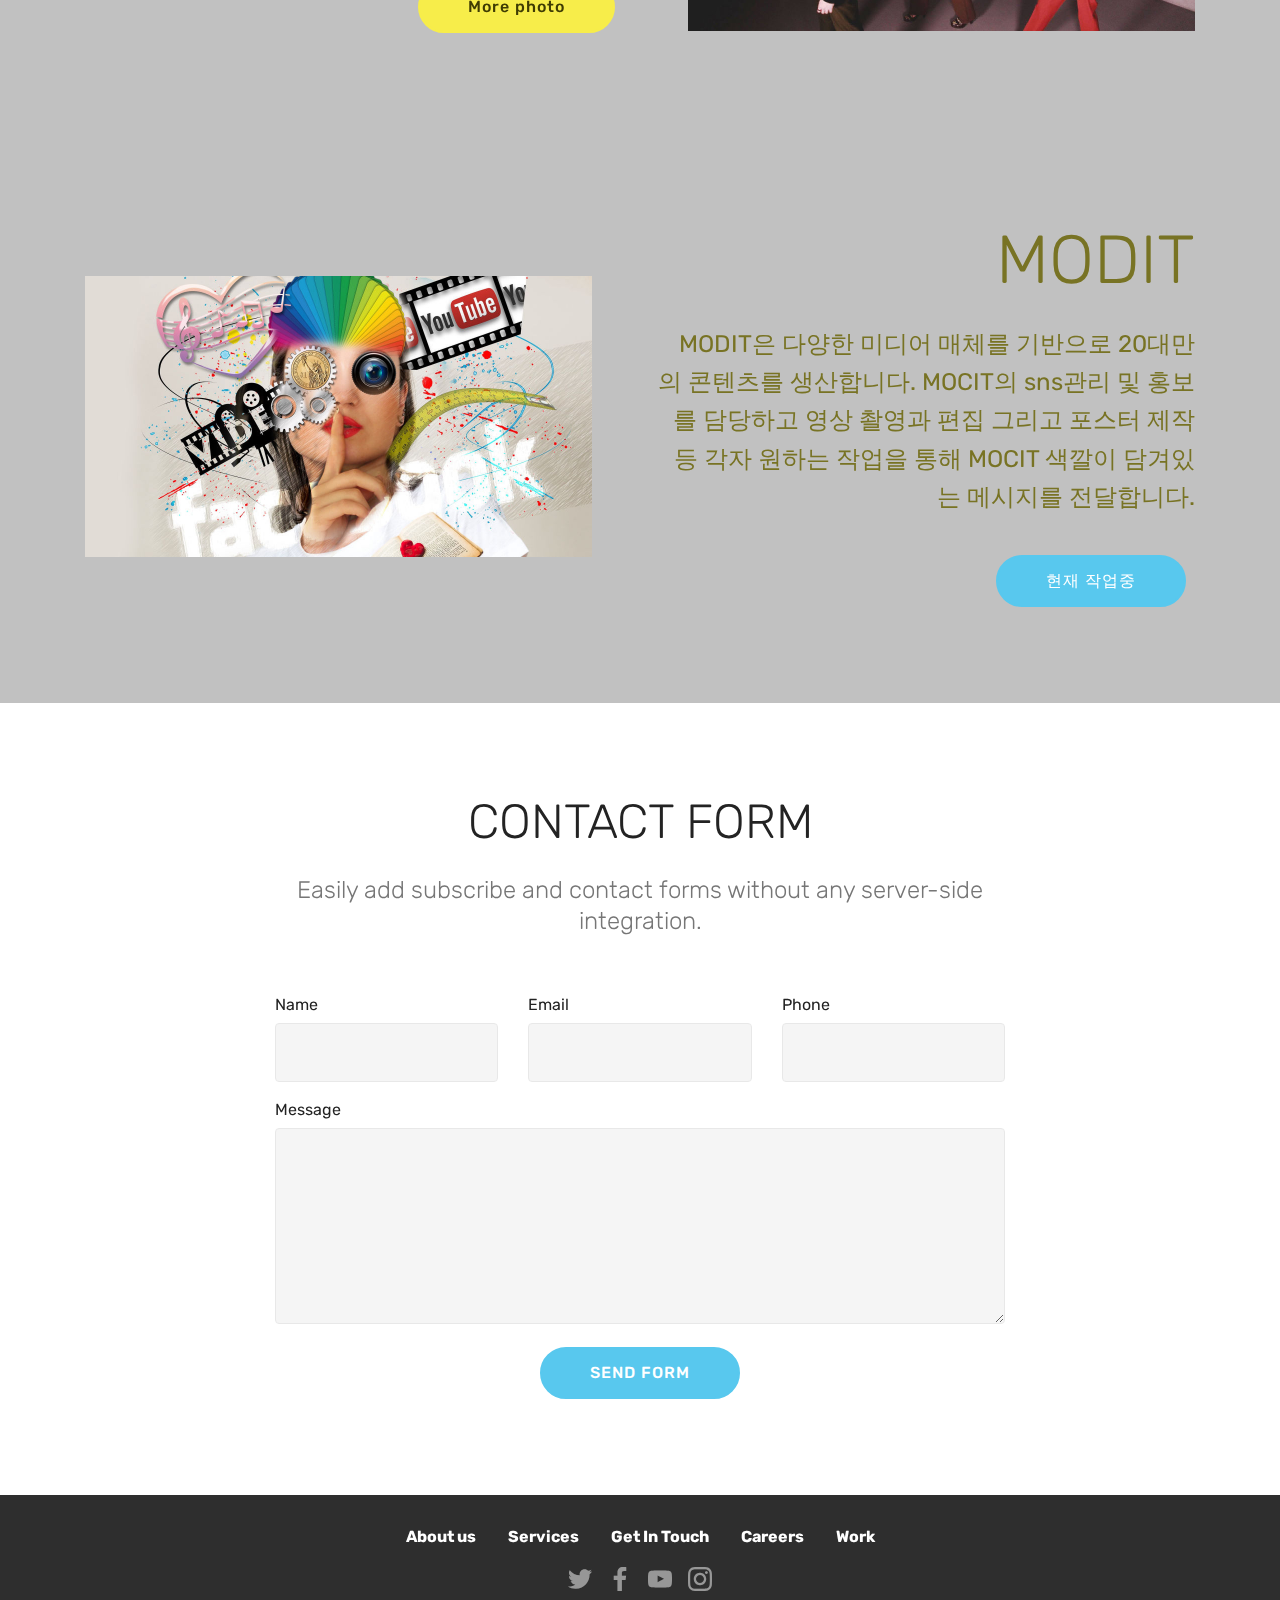
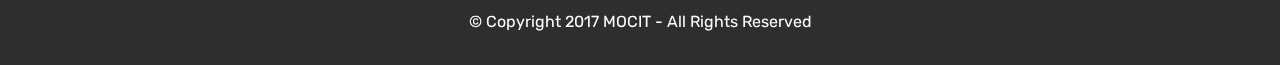
==== commit 15d2c4f8: "create github pages" ====
--- a/dummyindex.html
+++ b/dummyindex.html
@@ -6,7 +6,7 @@
   <meta http-equiv="X-UA-Compatible" content="IE=edge">
   <meta name="generator" content="Mobirise v4.8.1, mobirise.com">
   <meta name="viewport" content="width=device-width, initial-scale=1, minimum-scale=1">
-  <link rel="shortcut icon" href="assets/images/logo2.png" type="image/x-icon">
+  <link rel="shortcut icon" href="assets/images/logo4.png" type="image/x-icon">
   <meta name="description" content="">
   <title>Home</title>
   <link rel="stylesheet" href="assets/web/assets/mobirise-icons/mobirise-icons.css">
@@ -14,7 +14,6 @@
   <link rel="stylesheet" href="assets/bootstrap/css/bootstrap.min.css">
   <link rel="stylesheet" href="assets/bootstrap/css/bootstrap-grid.min.css">
   <link rel="stylesheet" href="assets/bootstrap/css/bootstrap-reboot.min.css">
-  <link rel="stylesheet" href="assets/dropdown/css/style.css">
   <link rel="stylesheet" href="assets/socicon/css/styles.css">
   <link rel="stylesheet" href="assets/theme/css/style.css">
   <link rel="stylesheet" href="assets/mobirise/css/mbr-additional.css" type="text/css">
@@ -23,57 +22,7 @@
   
 </head>
 <body>
-  <section class="menu cid-qTkzRZLJNu" once="menu" id="menu1-0">
-
-    
-
-    <nav class="navbar navbar-expand beta-menu navbar-dropdown align-items-center navbar-fixed-top navbar-toggleable-sm">
-        <button class="navbar-toggler navbar-toggler-right" type="button" data-toggle="collapse" data-target="#navbarSupportedContent" aria-controls="navbarSupportedContent" aria-expanded="false" aria-label="Toggle navigation">
-            <div class="hamburger">
-                <span></span>
-                <span></span>
-                <span></span>
-                <span></span>
-            </div>
-        </button>
-        <div class="menu-logo">
-            <div class="navbar-brand">
-                <span class="navbar-logo">
-                    <a href="https://mobirise.com">
-                         <img src="assets/images/logo2.png" alt="Mobirise" style="height: 3.8rem;">
-                    </a>
-                </span>
-                <span class="navbar-caption-wrap"><a class="navbar-caption text-white display-4" href="https://mobirise.com">
-                        MOBIRISE
-                    </a></span>
-            </div>
-        </div>
-        <div class="collapse navbar-collapse" id="navbarSupportedContent">
-            <ul class="navbar-nav nav-dropdown" data-app-modern-menu="true">
-                <li class="nav-item">
-                    <a class="nav-link link text-white display-4" href="https://mobirise.com">
-                        <span class="mbri-home mbr-iconfont mbr-iconfont-btn"></span>
-                        Services
-                    </a>
-                </li>
-                <li class="nav-item">
-                    <a class="nav-link link text-white display-4" href="https://mobirise.com">
-                        <span class="mbri-search mbr-iconfont mbr-iconfont-btn"></span>
-                        About Us
-                    </a>
-                </li>
-            </ul>
-            <div class="navbar-buttons mbr-section-btn">
-                <a class="btn btn-sm btn-primary display-4" href="https://mobirise.com">
-                    <span class="mbri-save mbr-iconfont mbr-iconfont-btn "></span>
-                    Try It Now!
-                </a>
-            </div>
-        </div>
-    </nav>
-</section>
-
-<section class="engine"><a href="https://mobiri.se/k">develop your own website</a></section><section class="cid-qZ4TVQT51m mbr-fullscreen mbr-parallax-background" id="header2-1i">
+  <section class="cid-qZ4TVQT51m mbr-fullscreen mbr-parallax-background" id="header2-1i">
 
     
 
@@ -93,7 +42,7 @@
     
 </section>
 
-<section class="features3 cid-qZ4TWLBU5z" id="features3-1j">
+<section class="engine"><a href="https://mobiri.se/a">online website builder</a></section><section class="features3 cid-qZ4TWLBU5z" id="features3-1j">
 
     
 
@@ -110,7 +59,7 @@
                             Party Team</h4>
                         <p class="mbr-text mbr-fonts-style display-7">트렌디한 파티를 직접 기획하고 연출할 수 있는 MOCIT의 파티팀입니다. 파티를 이루는 컨텐츠부터 파티에 필요한 협찬, 디제잉까지 새롭고 다양한 경험을 할 수 있습니다.&nbsp;<br></p>
                     </div>
-                    <div class="mbr-section-btn text-center"><a href="page1.html#header7-x" class="btn btn-primary-outline display-4">
+                    <div class="mbr-section-btn text-center"><a href="dummyindex.html#header7-1k" class="btn btn-primary-outline display-4">
                             Learn More
                         </a></div>
                 </div>
@@ -127,7 +76,7 @@
                             공유되지 못하고 머릿속을 맴돌던 생각을 예술로 표현하는 MOCIT의 아트팀입니다. MOAIT만의 이야기를 아트웍, 전시, 웹진 컨텐츠 등 형태로 재창조해 다양한 사람들과 공유하고 교감합니다.
                         </p>
                     </div>
-                    <div class="mbr-section-btn text-center"><a href="page1.html#header7-y" class="btn btn-primary-outline display-4">
+                    <div class="mbr-section-btn text-center"><a href="dummyindex.html#header7-1l" class="btn btn-primary-outline display-4">
                             Learn More
                         </a></div>
                 </div>
@@ -143,7 +92,7 @@
                             Fashion Team</h4>
                         <p class="mbr-text mbr-fonts-style display-7">자신만의, 20대 특유의 감성을 패션으로써 표현하고 공유할 수 있는 모싯의 패션팀입니다. 트렌디한 주제로 화보를 기획, 촬영하는 것이 주 컨텐츠이고 대학생들의 스트릿룩을 베이스로 기획되어집니다.&nbsp;<br></p>
                     </div>
-                    <div class="mbr-section-btn text-center"><a href="page1.html#header3-10" class="btn btn-primary-outline display-4">
+                    <div class="mbr-section-btn text-center"><a href="dummyindex.html#header3-1m" class="btn btn-primary-outline display-4">
                             Learn More
                         </a></div>
                 </div>
@@ -161,7 +110,7 @@
                            MODIT은 다양한 미디어 매체를 기반으로 20대만의 콘텐츠를 생산합니다. MOCIT의 sns관리 및 홍보를 담당하고 영상 촬영과 편집 그리고 포스터 제작 등 각자 원하는 작업을 통해 MOCIT 색깔이 담겨있는 메시지를 전달합니다.
                         </p>
                     </div>
-                    <div class="mbr-section-btn text-center"><a href="https://mobirise.com" class="btn btn-primary-outline display-4">
+                    <div class="mbr-section-btn text-center"><a href="dummyindex.html#header3-1n" class="btn btn-primary-outline display-4">
                             Learn More
                         </a></div>
                 </div>
@@ -297,7 +246,7 @@
                         Thanks for filling out the form!
                     </div>
             
-                    <form class="mbr-form" action="https://mobirise.com/" method="post" data-form-title="Mobirise Form"><input type="hidden" name="email" data-form-email="true" value="wgbaTMN+TV99C8rR895/2p88cb8gScDkPr2E2O07kmofCfpoIQxkH2OINxwtp+Dv+ikALdN6mW9hQWZ95mtI2jkZK0liXTOz3rdoTb1HIN13Zc8baIcr0C3GIaFxJGcU" data-form-field="Email">
+                    <form class="mbr-form" action="https://mobirise.com/" method="post" data-form-title="Mobirise Form"><input type="hidden" name="email" data-form-email="true" value="hg2wnDhlplA42nlgOjDXw8vF4+35Q6dW8viHTtMjCshqhbV0h+dzUQH/NrlzSwjRWpMtjqACO1O+NWG9JDlnGyZrqV/7+MHlbWCZClHNu3L2iFC20h677eTi28RPegae" data-form-field="Email">
                         <div class="row row-sm-offset">
                             <div class="col-md-4 multi-horizontal" data-for="name">
                                 <div class="form-group">
@@ -400,8 +349,6 @@
   <script src="assets/tether/tether.min.js"></script>
   <script src="assets/bootstrap/js/bootstrap.min.js"></script>
   <script src="assets/smoothscroll/smooth-scroll.js"></script>
-  <script src="assets/dropdown/js/script.min.js"></script>
-  <script src="assets/touchswipe/jquery.touch-swipe.min.js"></script>
   <script src="assets/parallax/jarallax.min.js"></script>
   <script src="assets/theme/js/script.js"></script>
   <script src="assets/formoid/formoid.min.js"></script>
--- a/assets/mobirise/css/mbr-additional.css
+++ b/assets/mobirise/css/mbr-additional.css
@@ -1883,387 +1883,6 @@
   padding-bottom: 30px;
   background-color: #2e2e2e;
 }
-.cid-qTkzRZLJNu .navbar {
-  padding: .5rem 0;
-  background: #333333;
-  transition: none;
-  min-height: 77px;
-}
-.cid-qTkzRZLJNu .navbar-dropdown.bg-color.transparent.opened {
-  background: #333333;
-}
-.cid-qTkzRZLJNu a {
-  font-style: normal;
-}
-.cid-qTkzRZLJNu .nav-item span {
-  padding-right: 0.4em;
-  line-height: 0.5em;
-  vertical-align: text-bottom;
-  position: relative;
-  text-decoration: none;
-}
-.cid-qTkzRZLJNu .nav-item a {
-  display: flex;
-  align-items: center;
-  justify-content: center;
-  padding: 0.7rem 0 !important;
-  margin: 0rem .65rem !important;
-}
-.cid-qTkzRZLJNu .nav-item:focus,
-.cid-qTkzRZLJNu .nav-link:focus {
-  outline: none;
-}
-.cid-qTkzRZLJNu .btn {
-  padding: 0.4rem 1.5rem;
-  display: inline-flex;
-  align-items: center;
-}
-.cid-qTkzRZLJNu .btn .mbr-iconfont {
-  font-size: 1.6rem;
-}
-.cid-qTkzRZLJNu .menu-logo {
-  margin-right: auto;
-}
-.cid-qTkzRZLJNu .menu-logo .navbar-brand {
-  display: flex;
-  margin-left: 5rem;
-  padding: 0;
-  transition: padding .2s;
-  min-height: 3.8rem;
-  align-items: center;
-}
-.cid-qTkzRZLJNu .menu-logo .navbar-brand .navbar-caption-wrap {
-  display: -webkit-flex;
-  -webkit-align-items: center;
-  align-items: center;
-  word-break: break-word;
-  min-width: 7rem;
-  margin: .3rem 0;
-}
-.cid-qTkzRZLJNu .menu-logo .navbar-brand .navbar-caption-wrap .navbar-caption {
-  line-height: 1.2rem !important;
-  padding-right: 2rem;
-}
-.cid-qTkzRZLJNu .menu-logo .navbar-brand .navbar-logo {
-  font-size: 4rem;
-  transition: font-size 0.25s;
-}
-.cid-qTkzRZLJNu .menu-logo .navbar-brand .navbar-logo img {
-  display: flex;
-}
-.cid-qTkzRZLJNu .menu-logo .navbar-brand .navbar-logo .mbr-iconfont {
-  transition: font-size 0.25s;
-}
-.cid-qTkzRZLJNu .navbar-toggleable-sm .navbar-collapse {
-  justify-content: flex-end;
-  -webkit-justify-content: flex-end;
-  padding-right: 5rem;
-  width: auto;
-}
-.cid-qTkzRZLJNu .navbar-toggleable-sm .navbar-collapse .navbar-nav {
-  flex-wrap: wrap;
-  -webkit-flex-wrap: wrap;
-  padding-left: 0;
-}
-.cid-qTkzRZLJNu .navbar-toggleable-sm .navbar-collapse .navbar-nav .nav-item {
-  -webkit-align-self: center;
-  align-self: center;
-}
-.cid-qTkzRZLJNu .navbar-toggleable-sm .navbar-collapse .navbar-buttons {
-  padding-left: 0;
-  padding-bottom: 0;
-}
-.cid-qTkzRZLJNu .dropdown .dropdown-menu {
-  background: #333333;
-  display: none;
-  position: absolute;
-  min-width: 5rem;
-  padding-top: 1.4rem;
-  padding-bottom: 1.4rem;
-  text-align: left;
-}
-.cid-qTkzRZLJNu .dropdown .dropdown-menu .dropdown-item {
-  width: auto;
-  padding: 0.235em 1.5385em 0.235em 1.5385em !important;
-}
-.cid-qTkzRZLJNu .dropdown .dropdown-menu .dropdown-item::after {
-  right: 0.5rem;
-}
-.cid-qTkzRZLJNu .dropdown .dropdown-menu .dropdown-submenu {
-  margin: 0;
-}
-.cid-qTkzRZLJNu .dropdown.open > .dropdown-menu {
-  display: block;
-}
-.cid-qTkzRZLJNu .navbar-toggleable-sm.opened:after {
-  position: absolute;
-  width: 100vw;
-  height: 100vh;
-  content: '';
-  background-color: rgba(0, 0, 0, 0.1);
-  left: 0;
-  bottom: 0;
-  transform: translateY(100%);
-  -webkit-transform: translateY(100%);
-  z-index: 1000;
-}
-.cid-qTkzRZLJNu .navbar.navbar-short {
-  min-height: 60px;
-  transition: all .2s;
-}
-.cid-qTkzRZLJNu .navbar.navbar-short .navbar-toggler-right {
-  top: 20px;
-}
-.cid-qTkzRZLJNu .navbar.navbar-short .navbar-logo a {
-  font-size: 2.5rem !important;
-  line-height: 2.5rem;
-  transition: font-size 0.25s;
-}
-.cid-qTkzRZLJNu .navbar.navbar-short .navbar-logo a .mbr-iconfont {
-  font-size: 2.5rem !important;
-}
-.cid-qTkzRZLJNu .navbar.navbar-short .navbar-logo a img {
-  height: 3rem !important;
-}
-.cid-qTkzRZLJNu .navbar.navbar-short .navbar-brand {
-  min-height: 3rem;
-}
-.cid-qTkzRZLJNu button.navbar-toggler {
-  width: 31px;
-  height: 18px;
-  cursor: pointer;
-  transition: all .2s;
-  top: 1.5rem;
-  right: 1rem;
-}
-.cid-qTkzRZLJNu button.navbar-toggler:focus {
-  outline: none;
-}
-.cid-qTkzRZLJNu button.navbar-toggler .hamburger span {
-  position: absolute;
-  right: 0;
-  width: 30px;
-  height: 2px;
-  border-right: 5px;
-  background-color: #ffffff;
-}
-.cid-qTkzRZLJNu button.navbar-toggler .hamburger span:nth-child(1) {
-  top: 0;
-  transition: all .2s;
-}
-.cid-qTkzRZLJNu button.navbar-toggler .hamburger span:nth-child(2) {
-  top: 8px;
-  transition: all .15s;
-}
-.cid-qTkzRZLJNu button.navbar-toggler .hamburger span:nth-child(3) {
-  top: 8px;
-  transition: all .15s;
-}
-.cid-qTkzRZLJNu button.navbar-toggler .hamburger span:nth-child(4) {
-  top: 16px;
-  transition: all .2s;
-}
-.cid-qTkzRZLJNu nav.opened .hamburger span:nth-child(1) {
-  top: 8px;
-  width: 0;
-  opacity: 0;
-  right: 50%;
-  transition: all .2s;
-}
-.cid-qTkzRZLJNu nav.opened .hamburger span:nth-child(2) {
-  -webkit-transform: rotate(45deg);
-  transform: rotate(45deg);
-  transition: all .25s;
-}
-.cid-qTkzRZLJNu nav.opened .hamburger span:nth-child(3) {
-  -webkit-transform: rotate(-45deg);
-  transform: rotate(-45deg);
-  transition: all .25s;
-}
-.cid-qTkzRZLJNu nav.opened .hamburger span:nth-child(4) {
-  top: 8px;
-  width: 0;
-  opacity: 0;
-  right: 50%;
-  transition: all .2s;
-}
-.cid-qTkzRZLJNu .collapsed.navbar-expand {
-  flex-direction: column;
-}
-.cid-qTkzRZLJNu .collapsed .btn {
-  display: flex;
-}
-.cid-qTkzRZLJNu .collapsed .navbar-collapse {
-  display: none !important;
-  padding-right: 0 !important;
-}
-.cid-qTkzRZLJNu .collapsed .navbar-collapse.collapsing,
-.cid-qTkzRZLJNu .collapsed .navbar-collapse.show {
-  display: block !important;
-}
-.cid-qTkzRZLJNu .collapsed .navbar-collapse.collapsing .navbar-nav,
-.cid-qTkzRZLJNu .collapsed .navbar-collapse.show .navbar-nav {
-  display: block;
-  text-align: center;
-}
-.cid-qTkzRZLJNu .collapsed .navbar-collapse.collapsing .navbar-nav .nav-item,
-.cid-qTkzRZLJNu .collapsed .navbar-collapse.show .navbar-nav .nav-item {
-  clear: both;
-}
-.cid-qTkzRZLJNu .collapsed .navbar-collapse.collapsing .navbar-buttons,
-.cid-qTkzRZLJNu .collapsed .navbar-collapse.show .navbar-buttons {
-  text-align: center;
-}
-.cid-qTkzRZLJNu .collapsed .navbar-collapse.collapsing .navbar-buttons:last-child,
-.cid-qTkzRZLJNu .collapsed .navbar-collapse.show .navbar-buttons:last-child {
-  margin-bottom: 1rem;
-}
-.cid-qTkzRZLJNu .collapsed button.navbar-toggler {
-  display: block;
-}
-.cid-qTkzRZLJNu .collapsed .navbar-brand {
-  margin-left: 1rem !important;
-}
-.cid-qTkzRZLJNu .collapsed .navbar-toggleable-sm {
-  flex-direction: column;
-  -webkit-flex-direction: column;
-}
-.cid-qTkzRZLJNu .collapsed .dropdown .dropdown-menu {
-  width: 100%;
-  text-align: center;
-  position: relative;
-  opacity: 0;
-  display: block;
-  height: 0;
-  visibility: hidden;
-  padding: 0;
-  transition-duration: .5s;
-  transition-property: opacity,padding,height;
-}
-.cid-qTkzRZLJNu .collapsed .dropdown.open > .dropdown-menu {
-  position: relative;
-  opacity: 1;
-  height: auto;
-  padding: 1.4rem 0;
-  visibility: visible;
-}
-.cid-qTkzRZLJNu .collapsed .dropdown .dropdown-submenu {
-  left: 0;
-  text-align: center;
-  width: 100%;
-}
-.cid-qTkzRZLJNu .collapsed .dropdown .dropdown-toggle[data-toggle="dropdown-submenu"]::after {
-  margin-top: 0;
-  position: inherit;
-  right: 0;
-  top: 50%;
-  display: inline-block;
-  width: 0;
-  height: 0;
-  margin-left: .3em;
-  vertical-align: middle;
-  content: "";
-  border-top: .30em solid;
-  border-right: .30em solid transparent;
-  border-left: .30em solid transparent;
-}
-@media (max-width: 991px) {
-  .cid-qTkzRZLJNu .navbar-expand {
-    flex-direction: column;
-  }
-  .cid-qTkzRZLJNu img {
-    height: 3.8rem !important;
-  }
-  .cid-qTkzRZLJNu .btn {
-    display: flex;
-  }
-  .cid-qTkzRZLJNu button.navbar-toggler {
-    display: block;
-  }
-  .cid-qTkzRZLJNu .navbar-brand {
-    margin-left: 1rem !important;
-  }
-  .cid-qTkzRZLJNu .navbar-toggleable-sm {
-    flex-direction: column;
-    -webkit-flex-direction: column;
-  }
-  .cid-qTkzRZLJNu .navbar-collapse {
-    display: none !important;
-    padding-right: 0 !important;
-  }
-  .cid-qTkzRZLJNu .navbar-collapse.collapsing,
-  .cid-qTkzRZLJNu .navbar-collapse.show {
-    display: block !important;
-  }
-  .cid-qTkzRZLJNu .navbar-collapse.collapsing .navbar-nav,
-  .cid-qTkzRZLJNu .navbar-collapse.show .navbar-nav {
-    display: block;
-    text-align: center;
-  }
-  .cid-qTkzRZLJNu .navbar-collapse.collapsing .navbar-nav .nav-item,
-  .cid-qTkzRZLJNu .navbar-collapse.show .navbar-nav .nav-item {
-    clear: both;
-  }
-  .cid-qTkzRZLJNu .navbar-collapse.collapsing .navbar-buttons,
-  .cid-qTkzRZLJNu .navbar-collapse.show .navbar-buttons {
-    text-align: center;
-  }
-  .cid-qTkzRZLJNu .navbar-collapse.collapsing .navbar-buttons:last-child,
-  .cid-qTkzRZLJNu .navbar-collapse.show .navbar-buttons:last-child {
-    margin-bottom: 1rem;
-  }
-  .cid-qTkzRZLJNu .dropdown .dropdown-menu {
-    width: 100%;
-    text-align: center;
-    position: relative;
-    opacity: 0;
-    display: block;
-    height: 0;
-    visibility: hidden;
-    padding: 0;
-    transition-duration: .5s;
-    transition-property: opacity,padding,height;
-  }
-  .cid-qTkzRZLJNu .dropdown.open > .dropdown-menu {
-    position: relative;
-    opacity: 1;
-    height: auto;
-    padding: 1.4rem 0;
-    visibility: visible;
-  }
-  .cid-qTkzRZLJNu .dropdown .dropdown-submenu {
-    left: 0;
-    text-align: center;
-    width: 100%;
-  }
-  .cid-qTkzRZLJNu .dropdown .dropdown-toggle[data-toggle="dropdown-submenu"]::after {
-    margin-top: 0;
-    position: inherit;
-    right: 0;
-    top: 50%;
-    display: inline-block;
-    width: 0;
-    height: 0;
-    margin-left: .3em;
-    vertical-align: middle;
-    content: "";
-    border-top: .30em solid;
-    border-right: .30em solid transparent;
-    border-left: .30em solid transparent;
-  }
-}
-@media (min-width: 767px) {
-  .cid-qTkzRZLJNu .menu-logo {
-    flex-shrink: 0;
-  }
-}
-.cid-qTkzRZLJNu .navbar-collapse {
-  flex-basis: auto;
-}
-.cid-qTkzRZLJNu .nav-link:hover,
-.cid-qTkzRZLJNu .dropdown-item:hover {
-  color: #c1c1c1 !important;
-}
 .cid-qZ4TVQT51m {
   background-image: url("../../../assets/images/mocit-1932x1290.jpg");
 }
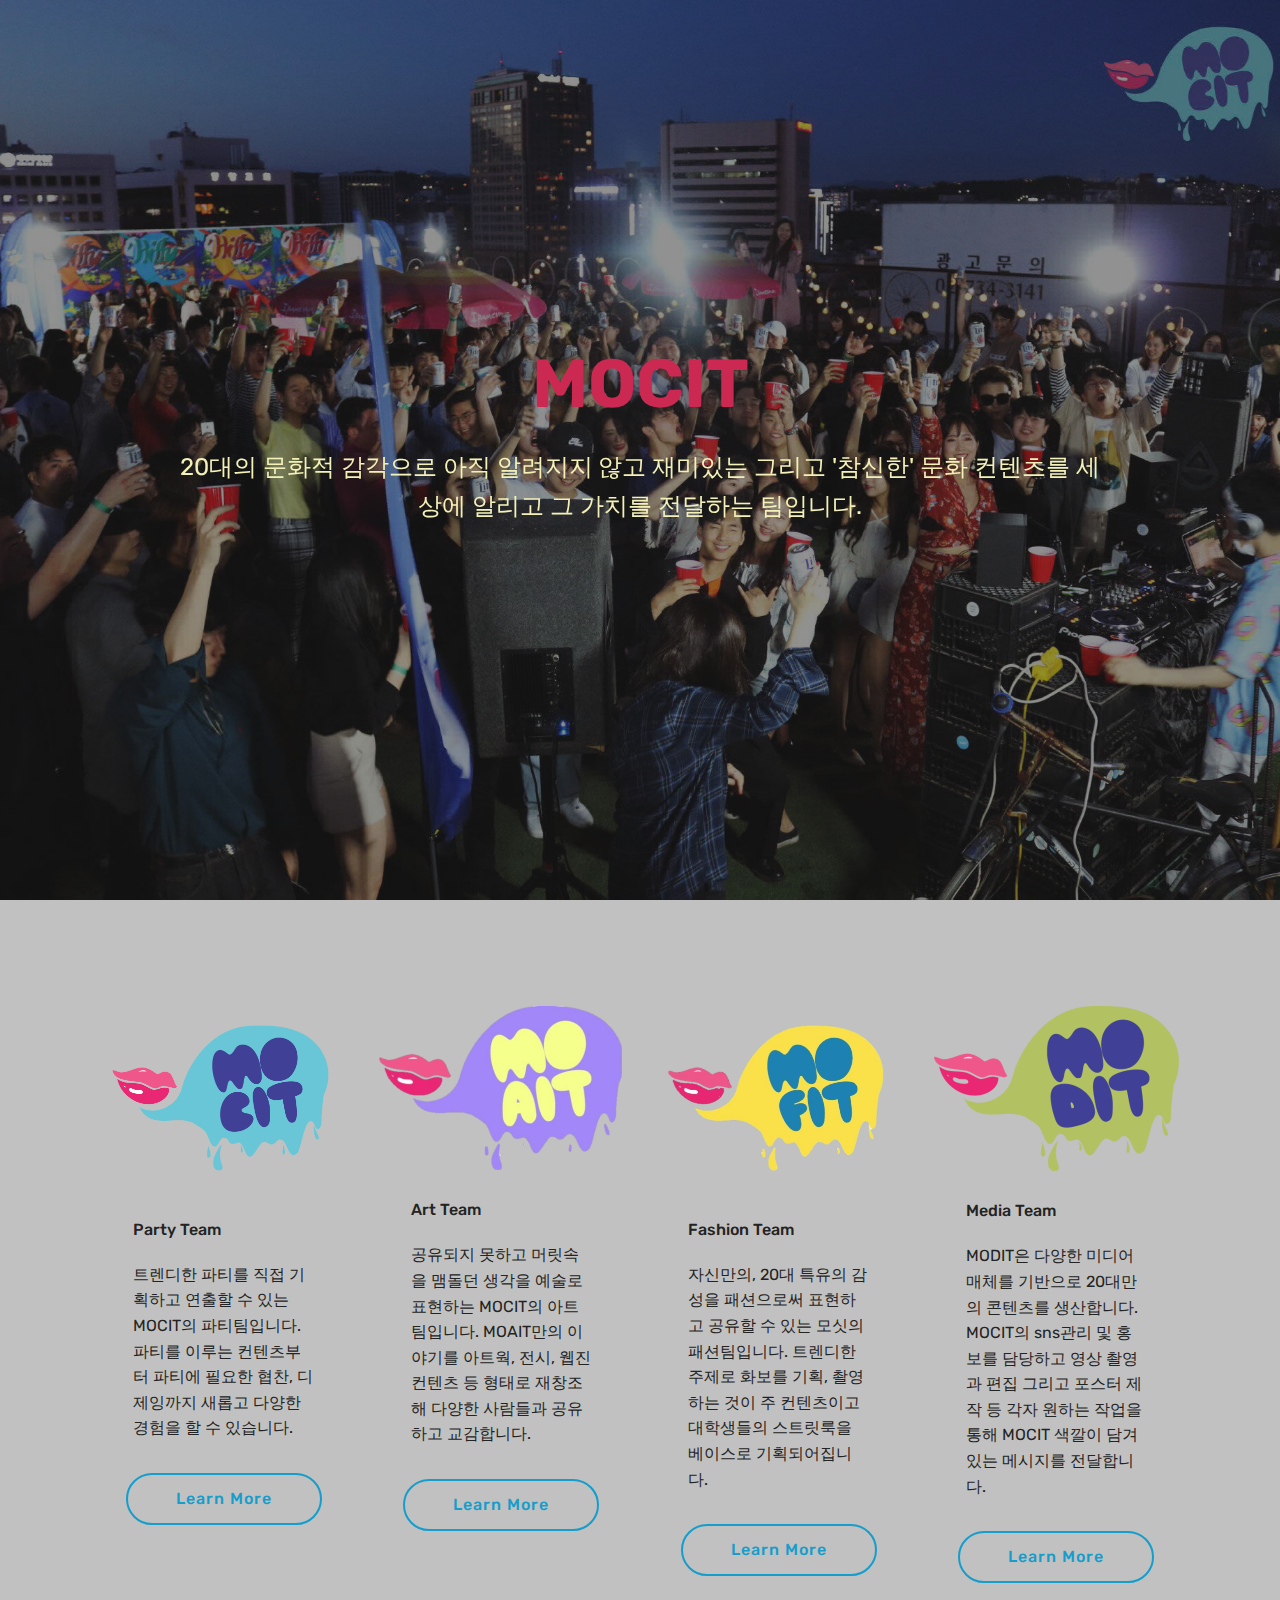
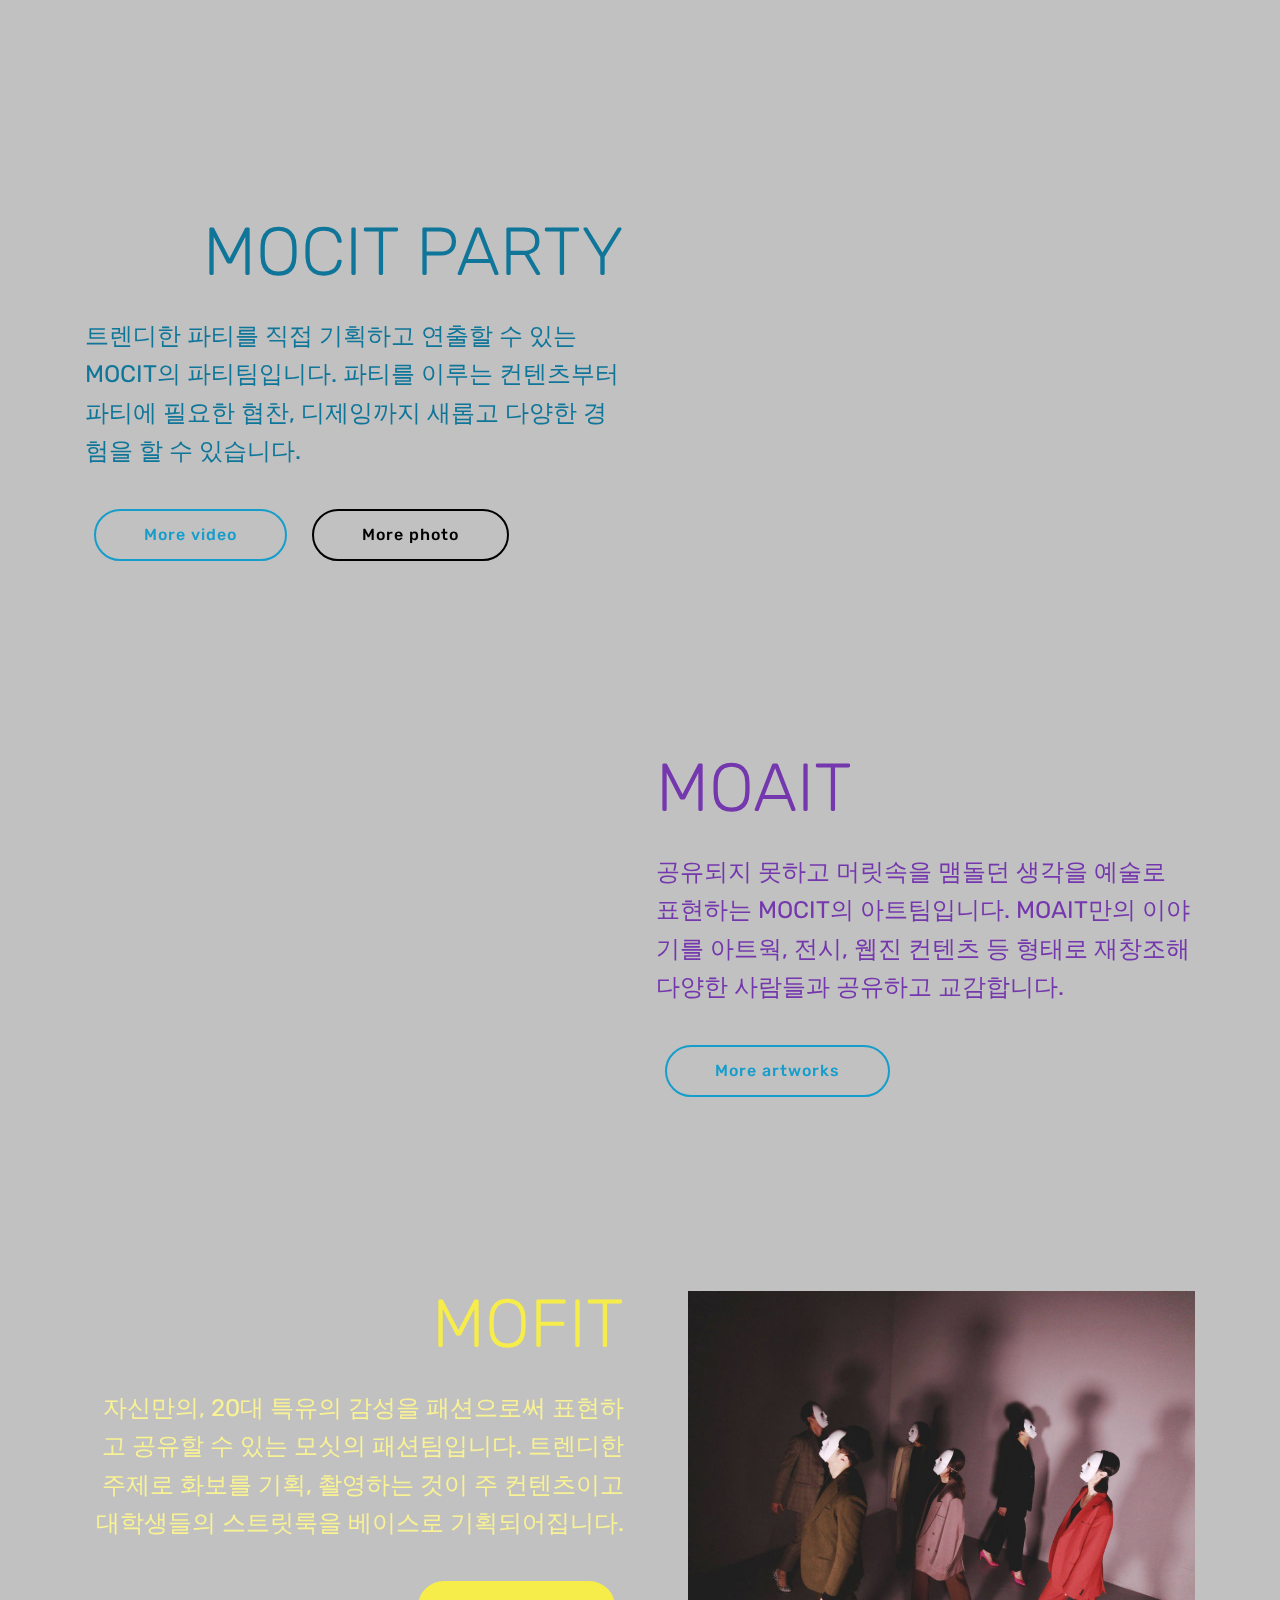
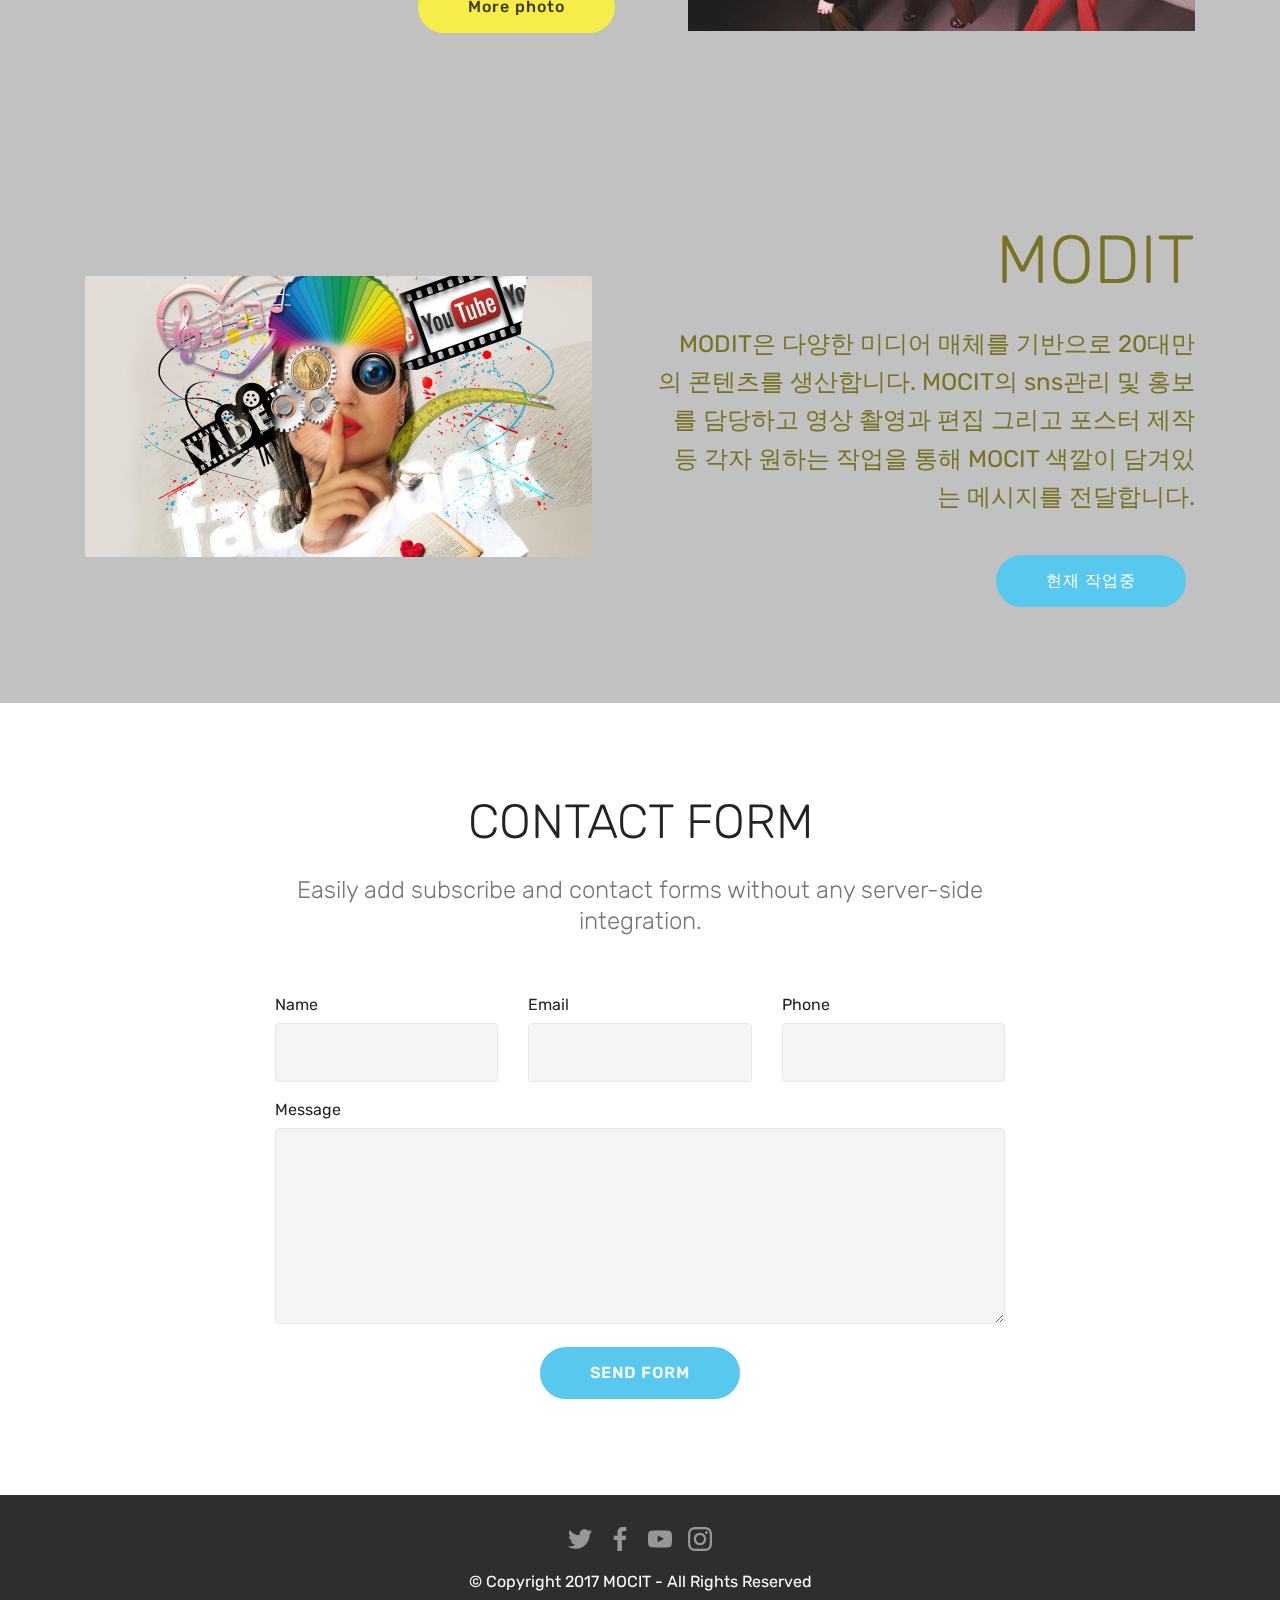
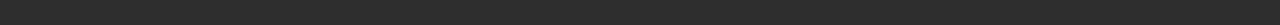
==== commit 28927d17: "create github pages" ====
--- a/dummyindex.html
+++ b/dummyindex.html
@@ -42,7 +42,7 @@
     
 </section>
 
-<section class="engine"><a href="https://mobiri.se/a">online website builder</a></section><section class="features3 cid-qZ4TWLBU5z" id="features3-1j">
+<section class="engine"><a href="https://mobiri.se/g">how to build a site</a></section><section class="features3 cid-qZ4TWLBU5z" id="features3-1j">
 
     
 
@@ -246,7 +246,7 @@
                         Thanks for filling out the form!
                     </div>
             
-                    <form class="mbr-form" action="https://mobirise.com/" method="post" data-form-title="Mobirise Form"><input type="hidden" name="email" data-form-email="true" value="hg2wnDhlplA42nlgOjDXw8vF4+35Q6dW8viHTtMjCshqhbV0h+dzUQH/NrlzSwjRWpMtjqACO1O+NWG9JDlnGyZrqV/7+MHlbWCZClHNu3L2iFC20h677eTi28RPegae" data-form-field="Email">
+                    <form class="mbr-form" action="https://mobirise.com/" method="post" data-form-title="Mobirise Form"><input type="hidden" name="email" data-form-email="true" value="vFPnJ4f0T9SBLgk7KbYTeOLmveSrAagDinmWk8nDluzqCPKg2SX0ov+W6cHMYCS76cksj6HS4i52JqlrjPK/IchxlYzcsYfyTq+rqrB2WMFW+d6kKqX4OBbLDKWsejXC" data-form-field="Email">
                         <div class="row row-sm-offset">
                             <div class="col-md-4 multi-horizontal" data-for="name">
                                 <div class="form-group">
@@ -289,25 +289,7 @@
 
     <div class="container">
         <div class="media-container-row align-center mbr-white">
-            <div class="row row-links">
-                <ul class="foot-menu">
-                    
-                    
-                    
-                    
-                    
-                <li class="foot-menu-item mbr-fonts-style display-7">
-                        <a class="text-white mbr-bold" href="#" target="_blank">About us</a>
-                    </li><li class="foot-menu-item mbr-fonts-style display-7">
-                        <a class="text-white mbr-bold" href="#" target="_blank">Services</a>
-                    </li><li class="foot-menu-item mbr-fonts-style display-7">
-                        <a class="text-white mbr-bold" href="#" target="_blank">Get In Touch</a>
-                    </li><li class="foot-menu-item mbr-fonts-style display-7">
-                        <a class="text-white mbr-bold" href="#" target="_blank">Careers</a>
-                    </li><li class="foot-menu-item mbr-fonts-style display-7">
-                        <a class="text-white mbr-bold" href="#" target="_blank">Work</a>
-                    </li></ul>
-            </div>
+            
             <div class="row social-row">
                 <div class="social-list align-right pb-2">
                     
